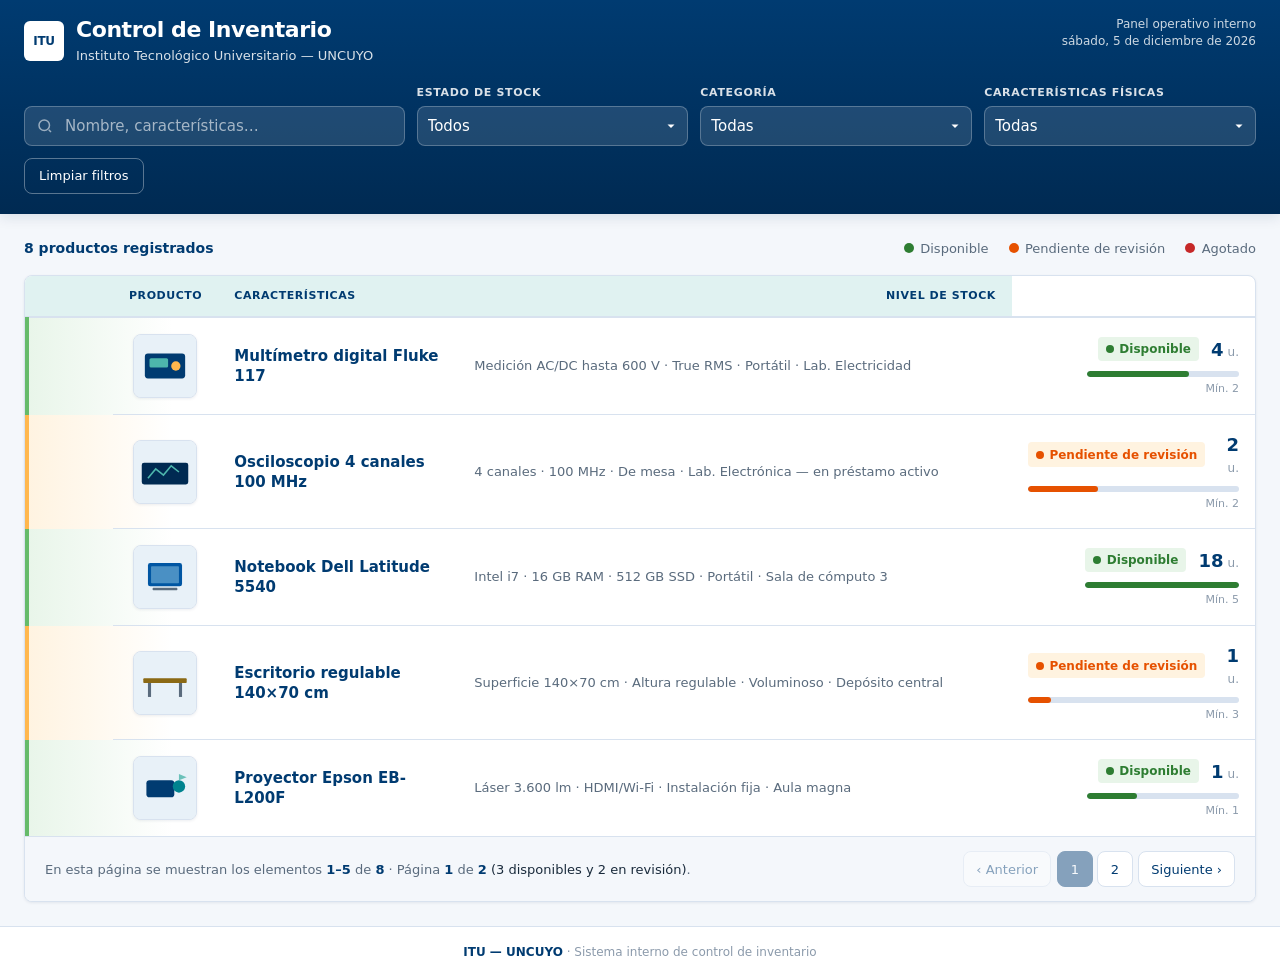
==== frontend/index.html @ 4c002fd8 "Creacion de la tabla general" ====
<!DOCTYPE html>
<html lang="es">
  <head>
    <meta charset="UTF-8" />
    <meta name="viewport" content="width=device-width, initial-scale=1.0" />
    <meta
      name="description"
      content="Panel de control de inventario interno — ITU UNCUYO"
    />
    <title>Control de Inventario | ITU UNCUYO</title>
    <link rel="stylesheet" href="css/variables.css" />
    <link rel="stylesheet" href="css/base.css" />
    <link rel="stylesheet" href="css/dashboard.css" />
  </head>
  <body>
    <div class="app-shell">
      <!-- Parte 1: Header + Tabla general -->
      <header class="panel-header" role="banner">
        <div class="panel-header__inner">
          <div class="panel-header__top">
            <div class="panel-header__brand">
              <div class="panel-header__logo" aria-hidden="true">ITU</div>
              <div class="panel-header__titles">
                <h1>Control de Inventario</h1>
                <p>Instituto Tecnológico Universitario — UNCUYO</p>
              </div>
            </div>
            <div class="panel-header__meta">
              <span>Panel operativo interno</span><br />
              <span id="header-fecha" aria-live="polite"></span>
            </div>
          </div>

          <div
            class="panel-header__controls"
            role="search"
            aria-label="Búsqueda y filtros de inventario"
          >
            <div class="search-field">
              <label class="sr-only" for="search-inventory"
                >Buscar en inventario</label
              >
              <svg
                class="search-field__icon"
                xmlns="http://www.w3.org/2000/svg"
                viewBox="0 0 24 24"
                fill="none"
                stroke="currentColor"
                stroke-width="2"
                aria-hidden="true"
              >
                <circle cx="11" cy="11" r="7" />
                <path d="M20 20l-3-3" />
              </svg>
              <input
                type="search"
                id="search-inventory"
                class="search-field__input"
                placeholder="Nombre, características…"
                autocomplete="off"
                enterkeyhint="search"
              />
            </div>

            <div class="filter-field">
              <label class="filter-field__label" for="filter-estado"
                >Estado de stock</label
              >
              <select id="filter-estado" class="filter-field__select">
                <option value="">Todos</option>
                <option value="disponible">Disponible</option>
                <option value="revision">Pendiente de revisión</option>
                <option value="agotado">Agotado</option>
              </select>
            </div>

            <div class="filter-field">
              <label class="filter-field__label" for="filter-categoria"
                >Categoría</label
              >
              <select id="filter-categoria" class="filter-field__select">
                <option value="">Todas</option>
                <option value="instrumentacion">Instrumentación</option>
                <option value="informatica">Informática</option>
                <option value="mobiliario">Mobiliario</option>
                <option value="audiovisual">Audiovisual</option>
                <option value="herramientas">Herramientas</option>
              </select>
            </div>

            <div class="filter-field">
              <label class="filter-field__label" for="filter-fisicas"
                >Características físicas</label
              >
              <select id="filter-fisicas" class="filter-field__select">
                <option value="">Todas</option>
                <option value="portatil">Portátil</option>
                <option value="mesa">De mesa</option>
                <option value="voluminoso">Voluminoso</option>
                <option value="fijo">Instalación fija</option>
                <option value="rack">Rack / gabinete</option>
              </select>
            </div>
          </div>

          <div class="panel-header__actions">
            <button
              type="button"
              class="btn btn--ghost"
              id="btn-clear-filters"
            >
              Limpiar filtros
            </button>
          </div>
        </div>
      </header>

      <main class="panel-main" id="main-content">
        <div class="panel-summary">
          <p class="panel-summary__count">
            <strong id="result-count">—</strong>
          </p>
          <ul class="stock-legend" aria-label="Leyenda de estados de stock">
            <li class="stock-legend__item stock-legend__item--disponible">
              <span class="stock-legend__dot" aria-hidden="true"></span>
              Disponible
            </li>
            <li class="stock-legend__item stock-legend__item--revision">
              <span class="stock-legend__dot" aria-hidden="true"></span>
              Pendiente de revisión
            </li>
            <li class="stock-legend__item stock-legend__item--agotado">
              <span class="stock-legend__dot" aria-hidden="true"></span>
              Agotado
            </li>
          </ul>
        </div>

        <section
          class="inventory-panel"
          aria-labelledby="tabla-inventario-titulo"
        >
          <h2 id="tabla-inventario-titulo" class="sr-only">
            Tabla general de inventario
          </h2>

          <div class="table-scroll">
            <table class="inventory-table">
              <thead>
                <tr>
                  <th scope="col" class="col-thumb">
                    <span class="sr-only">Imagen</span>
                  </th>
                  <th scope="col">Producto</th>
                  <th scope="col">Características</th>
                  <th scope="col" class="col-stock">Nivel de stock</th>
                </tr>
              </thead>
              <tbody id="inventory-tbody"></tbody>
            </table>
          </div>

          <div id="table-empty" class="table-empty" hidden>
            <p class="table-empty__title">Sin resultados</p>
            <p>
              No hay elementos que coincidan con la búsqueda o los filtros
              seleccionados.
            </p>
          </div>

          <footer
            class="table-footer"
            id="table-footer"
            aria-label="Pie de tabla de inventario"
          >
            <p
              class="table-footer__summary"
              id="page-summary"
              aria-live="polite"
            ></p>
            <nav
              class="table-pagination"
              id="table-pagination"
              aria-label="Paginación de la tabla"
            >
              <button
                type="button"
                class="pagination-btn pagination-btn--nav"
                id="btn-page-prev"
                aria-label="Página anterior"
                disabled
              >
                ‹ Anterior
              </button>
              <ol class="pagination-pages" id="pagination-pages"></ol>
              <button
                type="button"
                class="pagination-btn pagination-btn--nav"
                id="btn-page-next"
                aria-label="Página siguiente"
                disabled
              >
                Siguiente ›
              </button>
            </nav>
          </footer>
        </section>
      </main>

      <footer class="app-footer">
        <strong>ITU — UNCUYO</strong> · Sistema interno de control de inventario
      </footer>
    </div>

    <script>
      document.getElementById("header-fecha").textContent =
        new Intl.DateTimeFormat("es-AR", {
          weekday: "long",
          day: "numeric",
          month: "long",
          year: "numeric",
        }).format(new Date());
    </script>
    <script src="js/dashboard.js" defer></script>
  </body>
</html>
---- frontend/css/variables.css ----
/**
 * Paleta institucional ITU — UNCUYO
 * Basada en la identidad visual universitaria: azul institucional,
 * acentos tecnológicos y neutros de alto contraste para operaciones.
 */
:root {
  /* Primarios */
  --itu-azul-institucional: #003b71;
  --itu-azul-oscuro: #002a52;
  --itu-azul-medio: #0056a3;
  --itu-azul-claro: #4a90c4;

  /* Acento tecnológico (marca ITU) */
  --itu-teal: #00838f;
  --itu-teal-claro: #4db6ac;
  --itu-teal-suave: #e0f2f1;

  /* Neutros */
  --itu-blanco: #ffffff;
  --itu-fondo: #f4f7fb;
  --itu-superficie: #ffffff;
  --itu-borde: #d8e2ef;
  --itu-texto: #1a2b3c;
  --itu-texto-secundario: #5a6b7d;
  --itu-texto-suave: #8b9aab;

  /* Niveles de stock (operativo, sin valor monetario) */
  --stock-disponible: #2e7d32;
  --stock-disponible-bg: #e8f5e9;
  --stock-disponible-borde: #66bb6a;
  --stock-revision: #e65100;
  --stock-revision-bg: #fff3e0;
  --stock-revision-borde: #ffb74d;
  --stock-agotado: #c62828;
  --stock-agotado-bg: #ffebee;
  --stock-agotado-borde: #ef5350;

  /* Layout */
  --header-alto: 4.25rem;
  --panel-radio: 8px;
  --sombra-panel: 0 1px 3px rgba(0, 43, 82, 0.08);
  --sombra-elevada: 0 4px 12px rgba(0, 43, 82, 0.1);

  /* Tipografía */
  --fuente-sans: "Segoe UI", system-ui, -apple-system, BlinkMacSystemFont,
    "Helvetica Neue", Arial, sans-serif;
  --fuente-mono: "Cascadia Code", "Consolas", "Liberation Mono", monospace;
}
---- frontend/css/base.css ----
*,
*::before,
*::after {
  box-sizing: border-box;
}

html {
  font-size: 16px;
  -webkit-font-smoothing: antialiased;
}

body {
  margin: 0;
  min-height: 100vh;
  font-family: var(--fuente-sans);
  font-size: 0.9375rem;
  line-height: 1.5;
  color: var(--itu-texto);
  background: var(--itu-fondo);
}

h1,
h2,
h3,
p {
  margin: 0;
}

button,
input,
select {
  font: inherit;
  color: inherit;
}

button {
  cursor: pointer;
  border: none;
  background: none;
}

a {
  color: var(--itu-azul-medio);
}

:focus-visible {
  outline: 2px solid var(--itu-teal);
  outline-offset: 2px;
}

.sr-only {
  position: absolute;
  width: 1px;
  height: 1px;
  padding: 0;
  margin: -1px;
  overflow: hidden;
  clip: rect(0, 0, 0, 0);
  white-space: nowrap;
  border: 0;
}
---- frontend/css/dashboard.css ----
/* —— Shell —— */
.app-shell {
  display: flex;
  flex-direction: column;
  min-height: 100vh;
}

/* —— Header del panel —— */
.panel-header {
  position: sticky;
  top: 0;
  z-index: 100;
  background: linear-gradient(
    180deg,
    var(--itu-azul-institucional) 0%,
    var(--itu-azul-oscuro) 100%
  );
  color: var(--itu-blanco);
  box-shadow: var(--sombra-elevada);
}

.panel-header__inner {
  max-width: 1400px;
  margin: 0 auto;
  padding: 1rem 1.5rem 1.25rem;
}

.panel-header__top {
  display: flex;
  align-items: flex-start;
  justify-content: space-between;
  gap: 1rem;
  margin-bottom: 1.25rem;
}

.panel-header__brand {
  display: flex;
  align-items: center;
  gap: 0.75rem;
}

.panel-header__logo {
  flex-shrink: 0;
  width: 2.5rem;
  height: 2.5rem;
  border-radius: 6px;
  background: var(--itu-blanco);
  color: var(--itu-azul-institucional);
  font-weight: 700;
  font-size: 0.75rem;
  letter-spacing: -0.02em;
  display: flex;
  align-items: center;
  justify-content: center;
}

.panel-header__titles h1 {
  font-size: 1.375rem;
  font-weight: 600;
  letter-spacing: -0.02em;
  line-height: 1.25;
}

.panel-header__titles p {
  font-size: 0.8125rem;
  opacity: 0.85;
  margin-top: 0.15rem;
}

.panel-header__meta {
  text-align: right;
  font-size: 0.75rem;
  opacity: 0.8;
  line-height: 1.4;
}

/* —— Barra de búsqueda y filtros —— */
.panel-header__controls {
  display: grid;
  grid-template-columns: 1fr;
  gap: 0.75rem;
}

@media (min-width: 900px) {
  .panel-header__controls {
    grid-template-columns: minmax(220px, 1.4fr) repeat(3, minmax(140px, 1fr));
    align-items: end;
  }
}

.search-field {
  position: relative;
}

.search-field__icon {
  position: absolute;
  left: 0.75rem;
  top: 50%;
  transform: translateY(-50%);
  width: 1.125rem;
  height: 1.125rem;
  opacity: 0.55;
  pointer-events: none;
}

.search-field__input {
  width: 100%;
  height: 2.5rem;
  padding: 0 0.75rem 0 2.5rem;
  border: 1px solid rgba(255, 255, 255, 0.25);
  border-radius: var(--panel-radio);
  background: rgba(255, 255, 255, 0.12);
  color: var(--itu-blanco);
  transition: background 0.15s, border-color 0.15s;
}

.search-field__input::placeholder {
  color: rgba(255, 255, 255, 0.6);
}

.search-field__input:hover {
  background: rgba(255, 255, 255, 0.16);
}

.search-field__input:focus {
  outline: none;
  background: var(--itu-blanco);
  color: var(--itu-texto);
  border-color: var(--itu-teal-claro);
}

.search-field__input:focus::placeholder {
  color: var(--itu-texto-suave);
}

.filter-field {
  display: flex;
  flex-direction: column;
  gap: 0.25rem;
}

.filter-field__label {
  font-size: 0.6875rem;
  font-weight: 600;
  text-transform: uppercase;
  letter-spacing: 0.06em;
  opacity: 0.85;
}

.filter-field__select {
  height: 2.5rem;
  padding: 0 2rem 0 0.625rem;
  border: 1px solid rgba(255, 255, 255, 0.25);
  border-radius: var(--panel-radio);
  background: rgba(255, 255, 255, 0.12)
    url("data:image/svg+xml,%3Csvg xmlns='http://www.w3.org/2000/svg' width='12' height='12' viewBox='0 0 12 12'%3E%3Cpath fill='%23fff' d='M2.5 4.5 6 8l3.5-3.5'/%3E%3C/svg%3E")
    no-repeat right 0.625rem center;
  color: var(--itu-blanco);
  appearance: none;
  cursor: pointer;
}

.filter-field__select option {
  color: var(--itu-texto);
  background: var(--itu-blanco);
}

.filter-field__select:focus {
  outline: none;
  border-color: var(--itu-teal-claro);
  background-color: rgba(255, 255, 255, 0.2);
}

.panel-header__actions {
  display: flex;
  gap: 0.5rem;
  margin-top: 0.75rem;
  flex-wrap: wrap;
}

.btn {
  display: inline-flex;
  align-items: center;
  gap: 0.375rem;
  height: 2.25rem;
  padding: 0 0.875rem;
  font-size: 0.8125rem;
  font-weight: 500;
  border-radius: var(--panel-radio);
  transition: background 0.15s, color 0.15s;
}

.btn--ghost {
  color: var(--itu-blanco);
  border: 1px solid rgba(255, 255, 255, 0.35);
}

.btn--ghost:hover {
  background: rgba(255, 255, 255, 0.12);
}

.btn--accent {
  background: var(--itu-teal);
  color: var(--itu-blanco);
}

.btn--accent:hover {
  background: var(--itu-teal-claro);
  color: var(--itu-azul-oscuro);
}

/* —— Contenido principal —— */
.panel-main {
  flex: 1;
  max-width: 1400px;
  width: 100%;
  margin: 0 auto;
  padding: 1.5rem;
}

.panel-summary {
  display: flex;
  flex-wrap: wrap;
  align-items: center;
  justify-content: space-between;
  gap: 0.75rem;
  margin-bottom: 1rem;
}

.panel-summary__count {
  font-size: 0.875rem;
  color: var(--itu-texto-secundario);
}

.panel-summary__count strong {
  color: var(--itu-azul-institucional);
  font-weight: 600;
}

.stock-legend {
  display: flex;
  flex-wrap: wrap;
  gap: 0.75rem 1.25rem;
  margin: 0;
  padding: 0;
  list-style: none;
  font-size: 0.8125rem;
  color: var(--itu-texto-secundario);
}

.stock-legend__item {
  display: inline-flex;
  align-items: center;
  gap: 0.4rem;
}

.stock-legend__dot {
  width: 0.625rem;
  height: 0.625rem;
  border-radius: 50%;
}

.stock-legend__item--disponible .stock-legend__dot {
  background: var(--stock-disponible);
}

.stock-legend__item--revision .stock-legend__dot {
  background: var(--stock-revision);
}

.stock-legend__item--agotado .stock-legend__dot {
  background: var(--stock-agotado);
}

/* —— Tabla de inventario —— */
.inventory-panel {
  background: var(--itu-superficie);
  border: 1px solid var(--itu-borde);
  border-radius: var(--panel-radio);
  box-shadow: var(--sombra-panel);
  overflow: hidden;
}

.table-scroll {
  overflow-x: auto;
}

.inventory-table {
  width: 100%;
  border-collapse: collapse;
  font-size: 0.875rem;
}

.inventory-table thead {
  background: var(--itu-teal-suave);
  border-bottom: 2px solid var(--itu-borde);
}

.inventory-table th {
  padding: 0.75rem 1rem;
  text-align: left;
  font-size: 0.6875rem;
  font-weight: 600;
  text-transform: uppercase;
  letter-spacing: 0.05em;
  color: var(--itu-azul-institucional);
  white-space: nowrap;
}

.inventory-table th.col-thumb {
  width: 5.5rem;
  padding-left: 1.25rem;
}

.inventory-table th.col-stock {
  width: 11.5rem;
  text-align: right;
}

.inventory-table td {
  padding: 1rem;
  border-bottom: 1px solid var(--itu-borde);
  vertical-align: middle;
}

.inventory-table td.col-thumb {
  width: 5.5rem;
  padding-left: 1.25rem;
}

.inventory-table td.col-stock {
  text-align: right;
}

/* Indicador visual por fila según estado de stock */
.inventory-row {
  position: relative;
  transition: background 0.12s;
}

.inventory-row::before {
  content: "";
  position: absolute;
  left: 0;
  top: 0;
  bottom: 0;
  width: 4px;
}

.inventory-row--disponible::before {
  background: var(--stock-disponible-borde);
}

.inventory-row--revision::before {
  background: var(--stock-revision-borde);
}

.inventory-row--agotado::before {
  background: var(--stock-agotado-borde);
}

.inventory-row--disponible {
  background: linear-gradient(
    90deg,
    var(--stock-disponible-bg) 0%,
    transparent 12%
  );
}

.inventory-row--revision {
  background: linear-gradient(
    90deg,
    var(--stock-revision-bg) 0%,
    transparent 12%
  );
}

.inventory-row--agotado {
  background: linear-gradient(
    90deg,
    var(--stock-agotado-bg) 0%,
    transparent 12%
  );
}

.inventory-row:hover {
  filter: brightness(0.98);
}

.inventory-table tbody tr:last-child td {
  border-bottom: none;
}

/* Miniatura */
.product-thumb {
  margin: 0;
  width: 4rem;
  height: 4rem;
  border-radius: var(--panel-radio);
  overflow: hidden;
  border: 1px solid var(--itu-borde);
  background: var(--itu-fondo);
  box-shadow: var(--sombra-panel);
}

.product-thumb img {
  display: block;
  width: 100%;
  height: 100%;
  object-fit: cover;
}

/* Nombre del producto */
.product-name {
  display: block;
  font-size: 0.9375rem;
  font-weight: 600;
  color: var(--itu-azul-institucional);
  line-height: 1.35;
}

/* Resumen de características */
.product-resumen {
  margin: 0;
  font-size: 0.8125rem;
  line-height: 1.55;
  color: var(--itu-texto-secundario);
  max-width: 36rem;
}

.col-resumen {
  width: 45%;
}

/* Celda de stock */
.stock-cell {
  display: inline-flex;
  flex-direction: column;
  align-items: flex-end;
  gap: 0.5rem;
  min-width: 9.5rem;
}

.stock-cell__header {
  display: flex;
  align-items: center;
  justify-content: flex-end;
  gap: 0.75rem;
  width: 100%;
}

.stock-indicator {
  display: inline-flex;
  align-items: center;
  gap: 0.35rem;
  padding: 0.2rem 0.5rem;
  border-radius: 4px;
  font-size: 0.75rem;
  font-weight: 600;
  white-space: nowrap;
}

.stock-indicator__dot {
  width: 0.5rem;
  height: 0.5rem;
  border-radius: 50%;
  flex-shrink: 0;
}

.stock-cell--disponible .stock-indicator {
  background: var(--stock-disponible-bg);
  color: var(--stock-disponible);
}

.stock-cell--disponible .stock-indicator__dot {
  background: var(--stock-disponible);
}

.stock-cell--revision .stock-indicator {
  background: var(--stock-revision-bg);
  color: var(--stock-revision);
}

.stock-cell--revision .stock-indicator__dot {
  background: var(--stock-revision);
}

.stock-cell--agotado .stock-indicator {
  background: var(--stock-agotado-bg);
  color: var(--stock-agotado);
}

.stock-cell--agotado .stock-indicator__dot {
  background: var(--stock-agotado);
}

.stock-cell__qty {
  font-size: 0.8125rem;
  color: var(--itu-texto);
}

.stock-cell__qty strong {
  font-size: 1.125rem;
  font-weight: 700;
  color: var(--itu-azul-institucional);
}

.stock-cell__qty-unit {
  font-size: 0.75rem;
  color: var(--itu-texto-suave);
}

.stock-meter {
  width: 100%;
}

.stock-meter__track {
  height: 6px;
  border-radius: 3px;
  background: var(--itu-borde);
  overflow: hidden;
}

.stock-meter__fill {
  height: 100%;
  border-radius: 3px;
  transition: width 0.25s ease;
}

.stock-cell--disponible .stock-meter__fill {
  background: var(--stock-disponible);
}

.stock-cell--revision .stock-meter__fill {
  background: var(--stock-revision);
}

.stock-cell--agotado .stock-meter__fill {
  background: var(--stock-agotado);
}

.stock-meter__hint {
  display: block;
  margin-top: 0.25rem;
  font-size: 0.6875rem;
  color: var(--itu-texto-suave);
  text-align: right;
}

@media (max-width: 720px) {
  .inventory-table thead {
    display: none;
  }

  .inventory-table,
  .inventory-table tbody,
  .inventory-table tr,
  .inventory-table td {
    display: block;
    width: 100%;
  }

  .inventory-table tr {
    padding: 1rem 1rem 1rem 1.25rem;
    border-bottom: 1px solid var(--itu-borde);
  }

  .inventory-table td {
    padding: 0.35rem 0;
    border: none;
  }

  .inventory-table td.col-thumb {
    padding-bottom: 0.5rem;
  }

  .inventory-table td.col-stock {
    text-align: left;
    padding-top: 0.75rem;
  }

  .stock-cell {
    align-items: flex-start;
    min-width: 0;
  }

  .stock-cell__header {
    justify-content: flex-start;
  }

  .stock-meter__hint {
    text-align: left;
  }
}

/* —— Footer de tabla: resumen + paginación —— */
.table-footer {
  display: flex;
  flex-wrap: wrap;
  align-items: center;
  justify-content: space-between;
  gap: 1rem 1.5rem;
  padding: 0.875rem 1.25rem;
  background: var(--itu-fondo);
  border-top: 1px solid var(--itu-borde);
}

.table-footer[hidden] {
  display: none;
}

.table-footer__summary {
  margin: 0;
  flex: 1 1 16rem;
  font-size: 0.8125rem;
  line-height: 1.5;
  color: var(--itu-texto-secundario);
}

.table-footer__summary strong {
  color: var(--itu-azul-institucional);
  font-weight: 600;
}

.table-footer__summary .summary-states {
  color: var(--itu-texto);
}

.table-pagination {
  display: flex;
  align-items: center;
  gap: 0.35rem;
  flex-shrink: 0;
}

.pagination-pages {
  display: flex;
  align-items: center;
  gap: 0.25rem;
  margin: 0;
  padding: 0;
  list-style: none;
}

.pagination-btn {
  display: inline-flex;
  align-items: center;
  justify-content: center;
  min-width: 2.25rem;
  height: 2.25rem;
  padding: 0 0.5rem;
  font-size: 0.8125rem;
  font-weight: 500;
  color: var(--itu-azul-institucional);
  background: var(--itu-blanco);
  border: 1px solid var(--itu-borde);
  border-radius: var(--panel-radio);
  transition: background 0.15s, border-color 0.15s, color 0.15s;
}

.pagination-btn:hover:not(:disabled):not(.pagination-btn--active) {
  background: var(--itu-teal-suave);
  border-color: var(--itu-teal-claro);
}

.pagination-btn--active {
  background: var(--itu-azul-institucional);
  border-color: var(--itu-azul-institucional);
  color: var(--itu-blanco);
  cursor: default;
}

.pagination-btn:disabled {
  opacity: 0.45;
  cursor: not-allowed;
}

.pagination-btn--nav {
  padding: 0 0.75rem;
}

.pagination-ellipsis {
  display: inline-flex;
  align-items: center;
  justify-content: center;
  min-width: 1.5rem;
  height: 2.25rem;
  font-size: 0.8125rem;
  color: var(--itu-texto-suave);
  user-select: none;
}

@media (max-width: 640px) {
  .table-footer {
    flex-direction: column;
    align-items: stretch;
  }

  .table-pagination {
    justify-content: center;
    flex-wrap: wrap;
  }
}

/* Estado vacío */
.table-empty {
  padding: 3rem 1.5rem;
  text-align: center;
  color: var(--itu-texto-secundario);
}

.table-empty__title {
  font-size: 1rem;
  font-weight: 600;
  color: var(--itu-texto);
  margin-bottom: 0.35rem;
}

/* Footer institucional discreto */
.app-footer {
  padding: 1rem 1.5rem;
  text-align: center;
  font-size: 0.75rem;
  color: var(--itu-texto-suave);
  border-top: 1px solid var(--itu-borde);
  background: var(--itu-blanco);
}

.app-footer strong {
  color: var(--itu-azul-institucional);
  font-weight: 600;
}
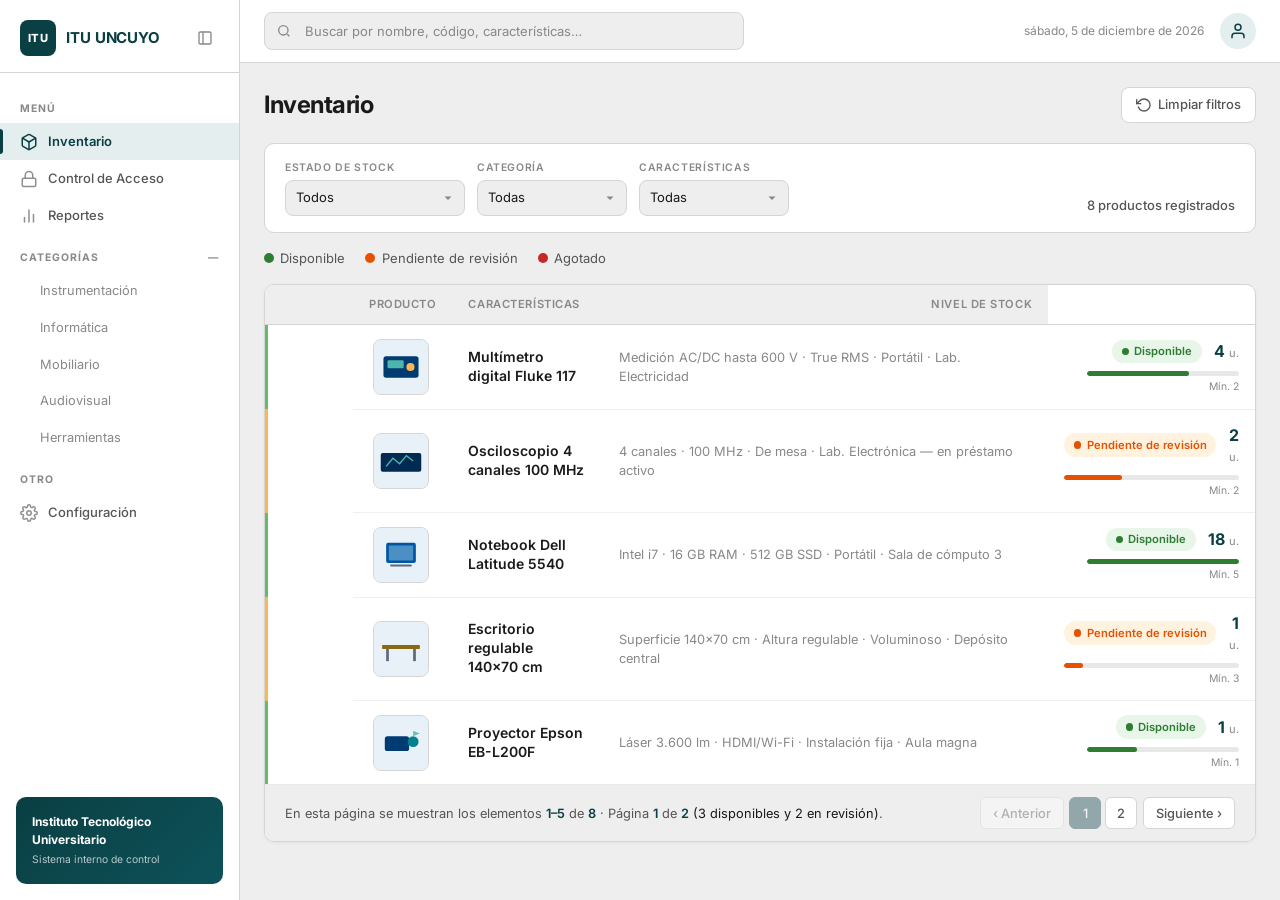
==== commit 00417f5d: "Cambio de diseño index" ====
--- a/frontend/index.html
+++ b/frontend/index.html
@@ -1,71 +1,174 @@
 <!DOCTYPE html>
 <html lang="es">
-  <head>
-    <meta charset="UTF-8" />
-    <meta name="viewport" content="width=device-width, initial-scale=1.0" />
-    <meta
-      name="description"
-      content="Panel de control de inventario interno — ITU UNCUYO"
-    />
-    <title>Control de Inventario | ITU UNCUYO</title>
-    <link rel="stylesheet" href="css/variables.css" />
-    <link rel="stylesheet" href="css/base.css" />
-    <link rel="stylesheet" href="css/dashboard.css" />
-  </head>
-  <body>
-    <div class="app-shell">
-      <!-- Parte 1: Header + Tabla general -->
-      <header class="panel-header" role="banner">
-        <div class="panel-header__inner">
-          <div class="panel-header__top">
-            <div class="panel-header__brand">
-              <div class="panel-header__logo" aria-hidden="true">ITU</div>
-              <div class="panel-header__titles">
-                <h1>Control de Inventario</h1>
-                <p>Instituto Tecnológico Universitario — UNCUYO</p>
-              </div>
-            </div>
-            <div class="panel-header__meta">
-              <span>Panel operativo interno</span><br />
-              <span id="header-fecha" aria-live="polite"></span>
-            </div>
-          </div>
-
-          <div
-            class="panel-header__controls"
-            role="search"
-            aria-label="Búsqueda y filtros de inventario"
-          >
-            <div class="search-field">
-              <label class="sr-only" for="search-inventory"
-                >Buscar en inventario</label
-              >
-              <svg
-                class="search-field__icon"
-                xmlns="http://www.w3.org/2000/svg"
-                viewBox="0 0 24 24"
-                fill="none"
-                stroke="currentColor"
-                stroke-width="2"
-                aria-hidden="true"
-              >
-                <circle cx="11" cy="11" r="7" />
-                <path d="M20 20l-3-3" />
-              </svg>
-              <input
-                type="search"
-                id="search-inventory"
-                class="search-field__input"
-                placeholder="Nombre, características…"
-                autocomplete="off"
-                enterkeyhint="search"
-              />
-            </div>
-
+
+<head>
+  <meta charset="UTF-8" />
+  <meta name="viewport" content="width=device-width, initial-scale=1.0" />
+  <meta name="description" content="Panel de control de inventario interno — ITU UNCUYO" />
+  <title>Control de Inventario | ITU UNCUYO</title>
+  <link rel="stylesheet" href="css/variables.css" />
+  <link rel="stylesheet" href="css/base.css" />
+  <link rel="stylesheet" href="css/dashboard.css" />
+  <link rel="preconnect" href="https://fonts.googleapis.com" />
+  <link rel="preconnect" href="https://fonts.gstatic.com" crossorigin />
+  <link href="https://fonts.googleapis.com/css2?family=Inter:wght@300;400;500;600;700;800&display=swap"
+    rel="stylesheet" />
+</head>
+
+<body>
+  <div class="app-layout">
+    <!-- ====== SIDEBAR ====== -->
+    <aside class="sidebar" id="sidebar">
+      <!-- Brand -->
+      <div class="sidebar__brand">
+        <div class="sidebar__logo" aria-hidden="true">ITU</div>
+        <span class="sidebar__brand-name">ITU UNCUYO</span>
+        <button class="sidebar__collapse-btn" id="sidebar-collapse-btn" aria-label="Colapsar menú">
+          <svg xmlns="http://www.w3.org/2000/svg" viewBox="0 0 24 24" fill="none" stroke="currentColor"
+            stroke-width="2" stroke-linecap="round" stroke-linejoin="round">
+            <rect x="3" y="3" width="18" height="18" rx="2" ry="2" />
+            <line x1="9" y1="3" x2="9" y2="21" />
+          </svg>
+        </button>
+      </div>
+
+      <!-- Menu -->
+      <nav class="sidebar__nav">
+        <p class="sidebar__section-title">MENÚ</p>
+        <ul class="sidebar__menu">
+          <li>
+            <a href="index.html" class="sidebar__link sidebar__link--active" id="nav-inventario">
+              <svg xmlns="http://www.w3.org/2000/svg" viewBox="0 0 24 24" fill="none" stroke="currentColor"
+                stroke-width="2" stroke-linecap="round" stroke-linejoin="round">
+                <path d="M21 16V8a2 2 0 0 0-1-1.73l-7-4a2 2 0 0 0-2 0l-7 4A2 2 0 0 0 3 8v8a2 2 0 0 0 1 1.73l7 4a2 2 0 0 0 2 0l7-4A2 2 0 0 0 21 16z" />
+                <polyline points="3.27 6.96 12 12.01 20.73 6.96" />
+                <line x1="12" y1="22.08" x2="12" y2="12" />
+              </svg>
+              Inventario
+            </a>
+          </li>
+          <li>
+            <a href="#" class="sidebar__link" id="nav-control">
+              <svg xmlns="http://www.w3.org/2000/svg" viewBox="0 0 24 24" fill="none" stroke="currentColor"
+                stroke-width="2" stroke-linecap="round" stroke-linejoin="round">
+                <rect x="3" y="11" width="18" height="11" rx="2" ry="2" />
+                <path d="M7 11V7a5 5 0 0 1 10 0v4" />
+              </svg>
+              Control de Acceso
+            </a>
+          </li>
+          <li>
+            <a href="#" class="sidebar__link" id="nav-reportes">
+              <svg xmlns="http://www.w3.org/2000/svg" viewBox="0 0 24 24" fill="none" stroke="currentColor"
+                stroke-width="2" stroke-linecap="round" stroke-linejoin="round">
+                <line x1="18" y1="20" x2="18" y2="10" />
+                <line x1="12" y1="20" x2="12" y2="4" />
+                <line x1="6" y1="20" x2="6" y2="14" />
+              </svg>
+              Reportes
+            </a>
+          </li>
+        </ul>
+
+        <!-- Categories -->
+        <p class="sidebar__section-title">
+          CATEGORÍAS
+          <span class="sidebar__section-badge">—</span>
+        </p>
+        <ul class="sidebar__menu sidebar__menu--categories" id="sidebar-categories">
+          <li><a href="#" class="sidebar__link sidebar__link--sub" data-cat="instrumentacion">Instrumentación</a></li>
+          <li><a href="#" class="sidebar__link sidebar__link--sub" data-cat="informatica">Informática</a></li>
+          <li><a href="#" class="sidebar__link sidebar__link--sub" data-cat="mobiliario">Mobiliario</a></li>
+          <li><a href="#" class="sidebar__link sidebar__link--sub" data-cat="audiovisual">Audiovisual</a></li>
+          <li><a href="#" class="sidebar__link sidebar__link--sub" data-cat="herramientas">Herramientas</a></li>
+        </ul>
+
+        <!-- Other -->
+        <p class="sidebar__section-title">OTRO</p>
+        <ul class="sidebar__menu">
+          <li>
+            <a href="#" class="sidebar__link" id="nav-config">
+              <svg xmlns="http://www.w3.org/2000/svg" viewBox="0 0 24 24" fill="none" stroke="currentColor"
+                stroke-width="2" stroke-linecap="round" stroke-linejoin="round">
+                <circle cx="12" cy="12" r="3" />
+                <path d="M19.4 15a1.65 1.65 0 0 0 .33 1.82l.06.06a2 2 0 0 1 0 2.83 2 2 0 0 1-2.83 0l-.06-.06a1.65 1.65 0 0 0-1.82-.33 1.65 1.65 0 0 0-1 1.51V21a2 2 0 0 1-2 2 2 2 0 0 1-2-2v-.09A1.65 1.65 0 0 0 9 19.4a1.65 1.65 0 0 0-1.82.33l-.06.06a2 2 0 0 1-2.83 0 2 2 0 0 1 0-2.83l.06-.06A1.65 1.65 0 0 0 4.68 15a1.65 1.65 0 0 0-1.51-1H3a2 2 0 0 1-2-2 2 2 0 0 1 2-2h.09A1.65 1.65 0 0 0 4.6 9a1.65 1.65 0 0 0-.33-1.82l-.06-.06a2 2 0 0 1 0-2.83 2 2 0 0 1 2.83 0l.06.06A1.65 1.65 0 0 0 9 4.68a1.65 1.65 0 0 0 1-1.51V3a2 2 0 0 1 2-2 2 2 0 0 1 2 2v.09a1.65 1.65 0 0 0 1 1.51 1.65 1.65 0 0 0 1.82-.33l.06-.06a2 2 0 0 1 2.83 0 2 2 0 0 1 0 2.83l-.06.06a1.65 1.65 0 0 0-.33 1.82V9a1.65 1.65 0 0 0 1.51 1H21a2 2 0 0 1 2 2 2 2 0 0 1-2 2h-.09a1.65 1.65 0 0 0-1.51 1z" />
+              </svg>
+              Configuración
+            </a>
+          </li>
+        </ul>
+      </nav>
+
+      <!-- Footer card -->
+      <div class="sidebar__footer-card">
+        <p class="sidebar__footer-card-title">Instituto Tecnológico Universitario</p>
+        <p class="sidebar__footer-card-text">Sistema interno de control</p>
+      </div>
+    </aside>
+
+    <!-- ====== MAIN AREA ====== -->
+    <div class="main-area">
+      <!-- ====== TOP BAR ====== -->
+      <header class="topbar" role="banner">
+        <!-- Mobile menu toggle -->
+        <button class="topbar__menu-btn" id="mobile-menu-btn" aria-label="Abrir menú">
+          <svg xmlns="http://www.w3.org/2000/svg" viewBox="0 0 24 24" fill="none" stroke="currentColor" stroke-width="2"
+            stroke-linecap="round" stroke-linejoin="round">
+            <line x1="3" y1="12" x2="21" y2="12" />
+            <line x1="3" y1="6" x2="21" y2="6" />
+            <line x1="3" y1="18" x2="21" y2="18" />
+          </svg>
+        </button>
+
+        <!-- Search -->
+        <div class="topbar__search">
+          <svg class="topbar__search-icon" xmlns="http://www.w3.org/2000/svg" viewBox="0 0 24 24" fill="none"
+            stroke="currentColor" stroke-width="2" aria-hidden="true">
+            <circle cx="11" cy="11" r="7" />
+            <path d="M20 20l-3-3" />
+          </svg>
+          <input type="search" id="search-inventory" class="topbar__search-input"
+            placeholder="Buscar por nombre, código, características…" autocomplete="off" enterkeyhint="search" />
+          <label class="sr-only" for="search-inventory">Buscar en inventario</label>
+        </div>
+
+        <!-- Right icons -->
+        <div class="topbar__right">
+          <span class="topbar__date" id="header-fecha"></span>
+          <div class="topbar__avatar" aria-label="Usuario">
+            <svg xmlns="http://www.w3.org/2000/svg" viewBox="0 0 24 24" fill="none" stroke="currentColor"
+              stroke-width="2" stroke-linecap="round" stroke-linejoin="round">
+              <path d="M20 21v-2a4 4 0 0 0-4-4H8a4 4 0 0 0-4 4v2" />
+              <circle cx="12" cy="7" r="4" />
+            </svg>
+          </div>
+        </div>
+      </header>
+
+      <!-- ====== PAGE CONTENT ====== -->
+      <main class="page-content" id="main-content">
+        <!-- Page header -->
+        <div class="page-header">
+          <div class="page-header__left">
+            <h1 class="page-header__title">Inventario</h1>
+          </div>
+          <div class="page-header__actions">
+            <button type="button" class="btn btn--ghost" id="btn-clear-filters">
+              <svg xmlns="http://www.w3.org/2000/svg" viewBox="0 0 24 24" fill="none" stroke="currentColor"
+                stroke-width="2" stroke-linecap="round" stroke-linejoin="round">
+                <polyline points="1 4 1 10 7 10" />
+                <path d="M3.51 15a9 9 0 1 0 2.13-9.36L1 10" />
+              </svg>
+              Limpiar filtros
+            </button>
+          </div>
+        </div>
+
+        <!-- Filters bar -->
+        <div class="filters-bar">
+          <div class="filters-bar__tabs">
             <div class="filter-field">
-              <label class="filter-field__label" for="filter-estado"
-                >Estado de stock</label
-              >
+              <label class="filter-field__label" for="filter-estado">Estado de stock</label>
               <select id="filter-estado" class="filter-field__select">
                 <option value="">Todos</option>
                 <option value="disponible">Disponible</option>
@@ -73,11 +176,8 @@
                 <option value="agotado">Agotado</option>
               </select>
             </div>
-
             <div class="filter-field">
-              <label class="filter-field__label" for="filter-categoria"
-                >Categoría</label
-              >
+              <label class="filter-field__label" for="filter-categoria">Categoría</label>
               <select id="filter-categoria" class="filter-field__select">
                 <option value="">Todas</option>
                 <option value="instrumentacion">Instrumentación</option>
@@ -87,11 +187,8 @@
                 <option value="herramientas">Herramientas</option>
               </select>
             </div>
-
             <div class="filter-field">
-              <label class="filter-field__label" for="filter-fisicas"
-                >Características físicas</label
-              >
+              <label class="filter-field__label" for="filter-fisicas">Características</label>
               <select id="filter-fisicas" class="filter-field__select">
                 <option value="">Todas</option>
                 <option value="portatil">Portátil</option>
@@ -102,24 +199,13 @@
               </select>
             </div>
           </div>
-
-          <div class="panel-header__actions">
-            <button
-              type="button"
-              class="btn btn--ghost"
-              id="btn-clear-filters"
-            >
-              Limpiar filtros
-            </button>
-          </div>
-        </div>
-      </header>
-
-      <main class="panel-main" id="main-content">
+          <div class="filters-bar__info">
+            <p class="filters-bar__count" id="result-count">—</p>
+          </div>
+        </div>
+
+        <!-- Stock legend -->
         <div class="panel-summary">
-          <p class="panel-summary__count">
-            <strong id="result-count">—</strong>
-          </p>
           <ul class="stock-legend" aria-label="Leyenda de estados de stock">
             <li class="stock-legend__item stock-legend__item--disponible">
               <span class="stock-legend__dot" aria-hidden="true"></span>
@@ -136,13 +222,9 @@
           </ul>
         </div>
 
-        <section
-          class="inventory-panel"
-          aria-labelledby="tabla-inventario-titulo"
-        >
-          <h2 id="tabla-inventario-titulo" class="sr-only">
-            Tabla general de inventario
-          </h2>
+        <!-- Inventory table -->
+        <section class="inventory-panel" aria-labelledby="tabla-inventario-titulo">
+          <h2 id="tabla-inventario-titulo" class="sr-only">Tabla general de inventario</h2>
 
           <div class="table-scroll">
             <table class="inventory-table">
@@ -162,65 +244,71 @@
 
           <div id="table-empty" class="table-empty" hidden>
             <p class="table-empty__title">Sin resultados</p>
-            <p>
-              No hay elementos que coincidan con la búsqueda o los filtros
-              seleccionados.
-            </p>
-          </div>
-
-          <footer
-            class="table-footer"
-            id="table-footer"
-            aria-label="Pie de tabla de inventario"
-          >
-            <p
-              class="table-footer__summary"
-              id="page-summary"
-              aria-live="polite"
-            ></p>
-            <nav
-              class="table-pagination"
-              id="table-pagination"
-              aria-label="Paginación de la tabla"
-            >
-              <button
-                type="button"
-                class="pagination-btn pagination-btn--nav"
-                id="btn-page-prev"
-                aria-label="Página anterior"
-                disabled
-              >
+            <p>No hay elementos que coincidan con la búsqueda o los filtros seleccionados.</p>
+          </div>
+
+          <footer class="table-footer" id="table-footer" aria-label="Pie de tabla de inventario">
+            <p class="table-footer__summary" id="page-summary" aria-live="polite"></p>
+            <nav class="table-pagination" id="table-pagination" aria-label="Paginación de la tabla">
+              <button type="button" class="pagination-btn pagination-btn--nav" id="btn-page-prev"
+                aria-label="Página anterior" disabled>
                 ‹ Anterior
               </button>
               <ol class="pagination-pages" id="pagination-pages"></ol>
-              <button
-                type="button"
-                class="pagination-btn pagination-btn--nav"
-                id="btn-page-next"
-                aria-label="Página siguiente"
-                disabled
-              >
+              <button type="button" class="pagination-btn pagination-btn--nav" id="btn-page-next"
+                aria-label="Página siguiente" disabled>
                 Siguiente ›
               </button>
             </nav>
           </footer>
         </section>
       </main>
-
-      <footer class="app-footer">
-        <strong>ITU — UNCUYO</strong> · Sistema interno de control de inventario
-      </footer>
     </div>
-
-    <script>
-      document.getElementById("header-fecha").textContent =
-        new Intl.DateTimeFormat("es-AR", {
-          weekday: "long",
-          day: "numeric",
-          month: "long",
-          year: "numeric",
-        }).format(new Date());
-    </script>
-    <script src="js/dashboard.js" defer></script>
-  </body>
+  </div>
+
+  <!-- Mobile sidebar overlay -->
+  <div class="sidebar-overlay" id="sidebar-overlay"></div>
+
+  <script>
+    document.getElementById("header-fecha").textContent =
+      new Intl.DateTimeFormat("es-AR", {
+        weekday: "long",
+        day: "numeric",
+        month: "long",
+        year: "numeric",
+      }).format(new Date());
+
+    // Mobile sidebar toggle
+    const mobileMenuBtn = document.getElementById("mobile-menu-btn");
+    const sidebar = document.getElementById("sidebar");
+    const overlay = document.getElementById("sidebar-overlay");
+
+    function toggleSidebar() {
+      sidebar.classList.toggle("sidebar--open");
+      overlay.classList.toggle("sidebar-overlay--visible");
+    }
+
+    mobileMenuBtn.addEventListener("click", toggleSidebar);
+    overlay.addEventListener("click", toggleSidebar);
+
+    // Sidebar category filter shortcuts
+    document.querySelectorAll("[data-cat]").forEach((link) => {
+      link.addEventListener("click", (e) => {
+        e.preventDefault();
+        const cat = link.dataset.cat;
+        const filterCat = document.getElementById("filter-categoria");
+        if (filterCat) {
+          filterCat.value = cat;
+          filterCat.dispatchEvent(new Event("change"));
+        }
+        // Close mobile sidebar
+        if (sidebar.classList.contains("sidebar--open")) {
+          toggleSidebar();
+        }
+      });
+    });
+  </script>
+  <script src="js/dashboard.js" defer></script>
+</body>
+
 </html>
--- a/frontend/css/variables.css
+++ b/frontend/css/variables.css
@@ -1,28 +1,27 @@
 /**
  * Paleta institucional ITU — UNCUYO
- * Basada en la identidad visual universitaria: azul institucional,
- * acentos tecnológicos y neutros de alto contraste para operaciones.
+ * Basada en tres colores: #0a3f43 (principal), #ffffff, #eeeeee.
  */
 :root {
-  /* Primarios */
-  --itu-azul-institucional: #003b71;
-  --itu-azul-oscuro: #002a52;
-  --itu-azul-medio: #0056a3;
-  --itu-azul-claro: #4a90c4;
+  /* Primarios — derivados de #0a3f43 */
+  --itu-azul-institucional: #0a3f43;
+  --itu-azul-oscuro: #072e31;
+  --itu-azul-medio: #0d5259;
+  --itu-azul-claro: #1a7a82;
 
-  /* Acento tecnológico (marca ITU) */
-  --itu-teal: #00838f;
-  --itu-teal-claro: #4db6ac;
-  --itu-teal-suave: #e0f2f1;
+  /* Acento (variantes más claras del principal) */
+  --itu-teal: #0a3f43;
+  --itu-teal-claro: #1a7a82;
+  --itu-teal-suave: #e4eeef;
 
   /* Neutros */
   --itu-blanco: #ffffff;
-  --itu-fondo: #f4f7fb;
+  --itu-fondo: #eeeeee;
   --itu-superficie: #ffffff;
-  --itu-borde: #d8e2ef;
-  --itu-texto: #1a2b3c;
-  --itu-texto-secundario: #5a6b7d;
-  --itu-texto-suave: #8b9aab;
+  --itu-borde: #d5d5d5;
+  --itu-texto: #1a1a1a;
+  --itu-texto-secundario: #555555;
+  --itu-texto-suave: #888888;
 
   /* Niveles de stock (operativo, sin valor monetario) */
   --stock-disponible: #2e7d32;
@@ -38,8 +37,8 @@
   /* Layout */
   --header-alto: 4.25rem;
   --panel-radio: 8px;
-  --sombra-panel: 0 1px 3px rgba(0, 43, 82, 0.08);
-  --sombra-elevada: 0 4px 12px rgba(0, 43, 82, 0.1);
+  --sombra-panel: 0 1px 3px rgba(10, 63, 67, 0.08);
+  --sombra-elevada: 0 4px 12px rgba(10, 63, 67, 0.12);
 
   /* Tipografía */
   --fuente-sans: "Segoe UI", system-ui, -apple-system, BlinkMacSystemFont,
--- a/frontend/css/dashboard.css
+++ b/frontend/css/dashboard.css
@@ -1,240 +1,469 @@
-/* —— Shell —— */
-.app-shell {
+/* ================================================================
+   DASHBOARD — Sidebar + Topbar + Table  |  ITU UNCUYO
+   ================================================================ */
+
+* {
+  font-family: "Inter", var(--fuente-sans);
+}
+
+/* ==================== APP LAYOUT ==================== */
+.app-layout {
+  display: flex;
+  min-height: 100vh;
+  background: var(--itu-fondo, #eeeeee);
+}
+
+/* ==================== SIDEBAR ==================== */
+.sidebar {
+  position: fixed;
+  top: 0;
+  left: 0;
+  bottom: 0;
+  width: 240px;
+  background: #ffffff;
+  border-right: 1px solid var(--itu-borde, #d5d5d5);
+  display: flex;
+  flex-direction: column;
+  z-index: 200;
+  overflow-y: auto;
+  transition: transform 0.3s cubic-bezier(0.4, 0, 0.2, 1);
+}
+
+/* Brand */
+.sidebar__brand {
+  display: flex;
+  align-items: center;
+  gap: 0.65rem;
+  padding: 1.25rem 1.25rem 1rem;
+  border-bottom: 1px solid var(--itu-borde, #d5d5d5);
+}
+
+.sidebar__logo {
+  width: 36px;
+  height: 36px;
+  border-radius: 8px;
+  background: var(--itu-azul-institucional, #0a3f43);
+  color: #ffffff;
+  font-size: 0.7rem;
+  font-weight: 800;
+  letter-spacing: 0.03em;
+  display: flex;
+  align-items: center;
+  justify-content: center;
+  flex-shrink: 0;
+}
+
+.sidebar__brand-name {
+  font-size: 0.9375rem;
+  font-weight: 700;
+  color: var(--itu-azul-institucional, #0a3f43);
+  letter-spacing: -0.01em;
+}
+
+.sidebar__collapse-btn {
+  margin-left: auto;
+  width: 28px;
+  height: 28px;
+  display: flex;
+  align-items: center;
+  justify-content: center;
+  border-radius: 6px;
+  color: var(--itu-texto-suave, #888);
+  background: none;
+  border: none;
+  cursor: pointer;
+  transition: background 0.15s, color 0.15s;
+}
+
+.sidebar__collapse-btn:hover {
+  background: var(--itu-teal-suave, #e4eeef);
+  color: var(--itu-azul-institucional, #0a3f43);
+}
+
+.sidebar__collapse-btn svg {
+  width: 16px;
+  height: 16px;
+}
+
+/* Navigation */
+.sidebar__nav {
+  flex: 1;
+  padding: 0.75rem 0;
+  overflow-y: auto;
+}
+
+.sidebar__section-title {
+  font-size: 0.65rem;
+  font-weight: 700;
+  text-transform: uppercase;
+  letter-spacing: 0.1em;
+  color: var(--itu-texto-suave, #888);
+  padding: 1rem 1.25rem 0.4rem;
+  display: flex;
+  align-items: center;
+  justify-content: space-between;
+}
+
+.sidebar__section-badge {
+  font-size: 0.65rem;
+  color: var(--itu-texto-suave, #888);
+}
+
+.sidebar__menu {
+  list-style: none;
+  margin: 0;
+  padding: 0;
+}
+
+.sidebar__link {
+  display: flex;
+  align-items: center;
+  gap: 0.6rem;
+  padding: 0.55rem 1.25rem;
+  font-size: 0.8125rem;
+  font-weight: 500;
+  color: var(--itu-texto-secundario, #555);
+  text-decoration: none;
+  border-radius: 0;
+  transition: background 0.15s, color 0.15s;
+  position: relative;
+}
+
+.sidebar__link svg {
+  width: 18px;
+  height: 18px;
+  flex-shrink: 0;
+  opacity: 0.65;
+}
+
+.sidebar__link:hover {
+  background: var(--itu-teal-suave, #e4eeef);
+  color: var(--itu-azul-institucional, #0a3f43);
+}
+
+.sidebar__link:hover svg {
+  opacity: 1;
+}
+
+.sidebar__link--active {
+  background: var(--itu-teal-suave, #e4eeef);
+  color: var(--itu-azul-institucional, #0a3f43);
+  font-weight: 600;
+}
+
+.sidebar__link--active svg {
+  opacity: 1;
+}
+
+.sidebar__link--active::before {
+  content: "";
+  position: absolute;
+  left: 0;
+  top: 6px;
+  bottom: 6px;
+  width: 3px;
+  border-radius: 0 3px 3px 0;
+  background: var(--itu-azul-institucional, #0a3f43);
+}
+
+/* Sub-links (categories) */
+.sidebar__link--sub {
+  padding-left: 2.5rem;
+  font-size: 0.8rem;
+  font-weight: 400;
+  color: var(--itu-texto-suave, #888);
+}
+
+.sidebar__link--sub:hover {
+  color: var(--itu-azul-institucional, #0a3f43);
+  background: rgba(10, 63, 67, 0.04);
+}
+
+/* Footer card */
+.sidebar__footer-card {
+  margin: auto 1rem 1rem;
+  padding: 1rem;
+  background: linear-gradient(
+    135deg,
+    var(--itu-azul-institucional, #0a3f43),
+    var(--itu-azul-medio, #0d5259)
+  );
+  border-radius: 10px;
+  color: #ffffff;
+}
+
+.sidebar__footer-card-title {
+  font-size: 0.75rem;
+  font-weight: 700;
+  margin-bottom: 0.2rem;
+}
+
+.sidebar__footer-card-text {
+  font-size: 0.65rem;
+  opacity: 0.7;
+}
+
+/* ==================== MAIN AREA ==================== */
+.main-area {
+  flex: 1;
+  margin-left: 240px;
   display: flex;
   flex-direction: column;
   min-height: 100vh;
 }
 
-/* —— Header del panel —— */
-.panel-header {
+/* ==================== TOP BAR ==================== */
+.topbar {
   position: sticky;
   top: 0;
   z-index: 100;
-  background: linear-gradient(
-    180deg,
-    var(--itu-azul-institucional) 0%,
-    var(--itu-azul-oscuro) 100%
-  );
-  color: var(--itu-blanco);
-  box-shadow: var(--sombra-elevada);
-}
-
-.panel-header__inner {
-  max-width: 1400px;
-  margin: 0 auto;
-  padding: 1rem 1.5rem 1.25rem;
-}
-
-.panel-header__top {
-  display: flex;
-  align-items: flex-start;
-  justify-content: space-between;
+  display: flex;
+  align-items: center;
   gap: 1rem;
-  margin-bottom: 1.25rem;
-}
-
-.panel-header__brand {
-  display: flex;
-  align-items: center;
-  gap: 0.75rem;
-}
-
-.panel-header__logo {
-  flex-shrink: 0;
-  width: 2.5rem;
-  height: 2.5rem;
-  border-radius: 6px;
-  background: var(--itu-blanco);
-  color: var(--itu-azul-institucional);
-  font-weight: 700;
-  font-size: 0.75rem;
-  letter-spacing: -0.02em;
-  display: flex;
+  padding: 0.75rem 1.5rem;
+  background: #ffffff;
+  border-bottom: 1px solid var(--itu-borde, #d5d5d5);
+  min-height: 60px;
+}
+
+.topbar__menu-btn {
+  display: none;
+  width: 36px;
+  height: 36px;
   align-items: center;
   justify-content: center;
-}
-
-.panel-header__titles h1 {
-  font-size: 1.375rem;
-  font-weight: 600;
-  letter-spacing: -0.02em;
-  line-height: 1.25;
-}
-
-.panel-header__titles p {
-  font-size: 0.8125rem;
-  opacity: 0.85;
-  margin-top: 0.15rem;
-}
-
-.panel-header__meta {
-  text-align: right;
-  font-size: 0.75rem;
-  opacity: 0.8;
-  line-height: 1.4;
-}
-
-/* —— Barra de búsqueda y filtros —— */
-.panel-header__controls {
-  display: grid;
-  grid-template-columns: 1fr;
-  gap: 0.75rem;
-}
-
-@media (min-width: 900px) {
-  .panel-header__controls {
-    grid-template-columns: minmax(220px, 1.4fr) repeat(3, minmax(140px, 1fr));
-    align-items: end;
-  }
-}
-
-.search-field {
+  border-radius: 8px;
+  background: none;
+  border: none;
+  cursor: pointer;
+  color: var(--itu-texto, #1a1a1a);
+}
+
+.topbar__menu-btn svg {
+  width: 22px;
+  height: 22px;
+}
+
+/* Search */
+.topbar__search {
+  flex: 1;
+  max-width: 480px;
   position: relative;
 }
 
-.search-field__icon {
+.topbar__search-icon {
   position: absolute;
   left: 0.75rem;
   top: 50%;
   transform: translateY(-50%);
-  width: 1.125rem;
-  height: 1.125rem;
-  opacity: 0.55;
+  width: 16px;
+  height: 16px;
+  color: var(--itu-texto-suave, #888);
   pointer-events: none;
 }
 
-.search-field__input {
+.topbar__search-input {
   width: 100%;
-  height: 2.5rem;
+  height: 38px;
   padding: 0 0.75rem 0 2.5rem;
-  border: 1px solid rgba(255, 255, 255, 0.25);
-  border-radius: var(--panel-radio);
-  background: rgba(255, 255, 255, 0.12);
-  color: var(--itu-blanco);
-  transition: background 0.15s, border-color 0.15s;
-}
-
-.search-field__input::placeholder {
-  color: rgba(255, 255, 255, 0.6);
-}
-
-.search-field__input:hover {
-  background: rgba(255, 255, 255, 0.16);
-}
-
-.search-field__input:focus {
+  border: 1px solid var(--itu-borde, #d5d5d5);
+  border-radius: 8px;
+  background: var(--itu-fondo, #eeeeee);
+  font-size: 0.8125rem;
+  color: var(--itu-texto, #1a1a1a);
+  transition: border-color 0.2s, background 0.2s;
+}
+
+.topbar__search-input::placeholder {
+  color: var(--itu-texto-suave, #888);
+}
+
+.topbar__search-input:focus {
   outline: none;
-  background: var(--itu-blanco);
-  color: var(--itu-texto);
-  border-color: var(--itu-teal-claro);
-}
-
-.search-field__input:focus::placeholder {
-  color: var(--itu-texto-suave);
+  border-color: var(--itu-teal-claro, #1a7a82);
+  background: #ffffff;
+  box-shadow: 0 0 0 3px rgba(10, 63, 67, 0.08);
+}
+
+/* Right side */
+.topbar__right {
+  display: flex;
+  align-items: center;
+  gap: 1rem;
+  margin-left: auto;
+}
+
+.topbar__date {
+  font-size: 0.75rem;
+  color: var(--itu-texto-suave, #888);
+  white-space: nowrap;
+}
+
+.topbar__avatar {
+  width: 36px;
+  height: 36px;
+  border-radius: 50%;
+  background: var(--itu-teal-suave, #e4eeef);
+  display: flex;
+  align-items: center;
+  justify-content: center;
+  cursor: pointer;
+  transition: box-shadow 0.2s;
+}
+
+.topbar__avatar:hover {
+  box-shadow: 0 0 0 3px rgba(10, 63, 67, 0.15);
+}
+
+.topbar__avatar svg {
+  width: 18px;
+  height: 18px;
+  color: var(--itu-azul-institucional, #0a3f43);
+}
+
+/* ==================== PAGE CONTENT ==================== */
+.page-content {
+  flex: 1;
+  padding: 1.5rem;
+  max-width: 1400px;
+  width: 100%;
+}
+
+/* Page header */
+.page-header {
+  display: flex;
+  align-items: center;
+  justify-content: space-between;
+  gap: 1rem;
+  margin-bottom: 1.25rem;
+}
+
+.page-header__title {
+  font-size: 1.5rem;
+  font-weight: 700;
+  color: var(--itu-texto, #1a1a1a);
+  letter-spacing: -0.02em;
+}
+
+.page-header__actions {
+  display: flex;
+  gap: 0.5rem;
+}
+
+/* ==================== FILTERS BAR ==================== */
+.filters-bar {
+  display: flex;
+  align-items: flex-end;
+  gap: 1rem;
+  margin-bottom: 1rem;
+  flex-wrap: wrap;
+  padding: 1rem 1.25rem;
+  background: #ffffff;
+  border-radius: 10px;
+  border: 1px solid var(--itu-borde, #d5d5d5);
+}
+
+.filters-bar__tabs {
+  display: flex;
+  gap: 0.75rem;
+  flex: 1;
+  flex-wrap: wrap;
 }
 
 .filter-field {
   display: flex;
   flex-direction: column;
   gap: 0.25rem;
+  min-width: 150px;
 }
 
 .filter-field__label {
-  font-size: 0.6875rem;
+  font-size: 0.65rem;
   font-weight: 600;
   text-transform: uppercase;
   letter-spacing: 0.06em;
-  opacity: 0.85;
+  color: var(--itu-texto-suave, #888);
 }
 
 .filter-field__select {
-  height: 2.5rem;
+  height: 36px;
   padding: 0 2rem 0 0.625rem;
-  border: 1px solid rgba(255, 255, 255, 0.25);
-  border-radius: var(--panel-radio);
-  background: rgba(255, 255, 255, 0.12)
-    url("data:image/svg+xml,%3Csvg xmlns='http://www.w3.org/2000/svg' width='12' height='12' viewBox='0 0 12 12'%3E%3Cpath fill='%23fff' d='M2.5 4.5 6 8l3.5-3.5'/%3E%3C/svg%3E")
+  border: 1px solid var(--itu-borde, #d5d5d5);
+  border-radius: 8px;
+  background: var(--itu-fondo, #eeeeee)
+    url("data:image/svg+xml,%3Csvg xmlns='http://www.w3.org/2000/svg' width='12' height='12' viewBox='0 0 12 12'%3E%3Cpath fill='%23888' d='M2.5 4.5 6 8l3.5-3.5'/%3E%3C/svg%3E")
     no-repeat right 0.625rem center;
-  color: var(--itu-blanco);
+  color: var(--itu-texto, #1a1a1a);
   appearance: none;
   cursor: pointer;
-}
-
-.filter-field__select option {
-  color: var(--itu-texto);
-  background: var(--itu-blanco);
+  font-size: 0.8125rem;
+  transition: border-color 0.15s;
 }
 
 .filter-field__select:focus {
   outline: none;
-  border-color: var(--itu-teal-claro);
-  background-color: rgba(255, 255, 255, 0.2);
-}
-
-.panel-header__actions {
-  display: flex;
+  border-color: var(--itu-teal-claro, #1a7a82);
+  box-shadow: 0 0 0 3px rgba(10, 63, 67, 0.08);
+}
+
+.filters-bar__info {
+  display: flex;
+  align-items: center;
   gap: 0.5rem;
-  margin-top: 0.75rem;
-  flex-wrap: wrap;
-}
-
+}
+
+.filters-bar__count {
+  font-size: 0.8125rem;
+  color: var(--itu-texto-secundario, #555);
+  white-space: nowrap;
+  font-weight: 500;
+}
+
+.filters-bar__count strong {
+  color: var(--itu-azul-institucional, #0a3f43);
+}
+
+/* ==================== BUTTONS ==================== */
 .btn {
   display: inline-flex;
   align-items: center;
   gap: 0.375rem;
-  height: 2.25rem;
+  height: 36px;
   padding: 0 0.875rem;
   font-size: 0.8125rem;
   font-weight: 500;
-  border-radius: var(--panel-radio);
-  transition: background 0.15s, color 0.15s;
+  border-radius: 8px;
+  transition: background 0.15s, color 0.15s, border-color 0.15s;
+  cursor: pointer;
+  border: none;
+  background: none;
+}
+
+.btn svg {
+  width: 16px;
+  height: 16px;
 }
 
 .btn--ghost {
-  color: var(--itu-blanco);
-  border: 1px solid rgba(255, 255, 255, 0.35);
+  color: var(--itu-texto-secundario, #555);
+  border: 1px solid var(--itu-borde, #d5d5d5);
+  background: #ffffff;
 }
 
 .btn--ghost:hover {
-  background: rgba(255, 255, 255, 0.12);
-}
-
-.btn--accent {
-  background: var(--itu-teal);
-  color: var(--itu-blanco);
-}
-
-.btn--accent:hover {
-  background: var(--itu-teal-claro);
-  color: var(--itu-azul-oscuro);
-}
-
-/* —— Contenido principal —— */
-.panel-main {
-  flex: 1;
-  max-width: 1400px;
-  width: 100%;
-  margin: 0 auto;
-  padding: 1.5rem;
-}
-
+  background: var(--itu-teal-suave, #e4eeef);
+  border-color: var(--itu-teal-claro, #1a7a82);
+  color: var(--itu-azul-institucional, #0a3f43);
+}
+
+/* ==================== STOCK LEGEND ==================== */
 .panel-summary {
   display: flex;
   flex-wrap: wrap;
   align-items: center;
-  justify-content: space-between;
+  justify-content: flex-start;
   gap: 0.75rem;
   margin-bottom: 1rem;
-}
-
-.panel-summary__count {
-  font-size: 0.875rem;
-  color: var(--itu-texto-secundario);
-}
-
-.panel-summary__count strong {
-  color: var(--itu-azul-institucional);
-  font-weight: 600;
 }
 
 .stock-legend {
@@ -245,7 +474,7 @@
   padding: 0;
   list-style: none;
   font-size: 0.8125rem;
-  color: var(--itu-texto-secundario);
+  color: var(--itu-texto-secundario, #555);
 }
 
 .stock-legend__item {
@@ -272,12 +501,12 @@
   background: var(--stock-agotado);
 }
 
-/* —— Tabla de inventario —— */
+/* ==================== INVENTORY TABLE ==================== */
 .inventory-panel {
-  background: var(--itu-superficie);
-  border: 1px solid var(--itu-borde);
-  border-radius: var(--panel-radio);
-  box-shadow: var(--sombra-panel);
+  background: #ffffff;
+  border: 1px solid var(--itu-borde, #d5d5d5);
+  border-radius: 10px;
+  box-shadow: 0 1px 3px rgba(10, 63, 67, 0.06);
   overflow: hidden;
 }
 
@@ -292,18 +521,18 @@
 }
 
 .inventory-table thead {
-  background: var(--itu-teal-suave);
-  border-bottom: 2px solid var(--itu-borde);
+  background: var(--itu-fondo, #eeeeee);
+  border-bottom: 1px solid var(--itu-borde, #d5d5d5);
 }
 
 .inventory-table th {
-  padding: 0.75rem 1rem;
+  padding: 0.7rem 1rem;
   text-align: left;
-  font-size: 0.6875rem;
+  font-size: 0.7rem;
   font-weight: 600;
   text-transform: uppercase;
   letter-spacing: 0.05em;
-  color: var(--itu-azul-institucional);
+  color: var(--itu-texto-suave, #888);
   white-space: nowrap;
 }
 
@@ -318,8 +547,8 @@
 }
 
 .inventory-table td {
-  padding: 1rem;
-  border-bottom: 1px solid var(--itu-borde);
+  padding: 0.85rem 1rem;
+  border-bottom: 1px solid #f0f0f0;
   vertical-align: middle;
 }
 
@@ -332,10 +561,14 @@
   text-align: right;
 }
 
-/* Indicador visual por fila según estado de stock */
+/* Row states */
 .inventory-row {
   position: relative;
   transition: background 0.12s;
+}
+
+.inventory-row:hover {
+  background: rgba(10, 63, 67, 0.02);
 }
 
 .inventory-row::before {
@@ -344,7 +577,7 @@
   left: 0;
   top: 0;
   bottom: 0;
-  width: 4px;
+  width: 3px;
 }
 
 .inventory-row--disponible::before {
@@ -359,48 +592,19 @@
   background: var(--stock-agotado-borde);
 }
 
-.inventory-row--disponible {
-  background: linear-gradient(
-    90deg,
-    var(--stock-disponible-bg) 0%,
-    transparent 12%
-  );
-}
-
-.inventory-row--revision {
-  background: linear-gradient(
-    90deg,
-    var(--stock-revision-bg) 0%,
-    transparent 12%
-  );
-}
-
-.inventory-row--agotado {
-  background: linear-gradient(
-    90deg,
-    var(--stock-agotado-bg) 0%,
-    transparent 12%
-  );
-}
-
-.inventory-row:hover {
-  filter: brightness(0.98);
-}
-
 .inventory-table tbody tr:last-child td {
   border-bottom: none;
 }
 
-/* Miniatura */
+/* Thumbnail */
 .product-thumb {
   margin: 0;
-  width: 4rem;
-  height: 4rem;
-  border-radius: var(--panel-radio);
+  width: 3.5rem;
+  height: 3.5rem;
+  border-radius: 8px;
   overflow: hidden;
-  border: 1px solid var(--itu-borde);
-  background: var(--itu-fondo);
-  box-shadow: var(--sombra-panel);
+  border: 1px solid var(--itu-borde, #d5d5d5);
+  background: var(--itu-fondo, #eeeeee);
 }
 
 .product-thumb img {
@@ -410,21 +614,21 @@
   object-fit: cover;
 }
 
-/* Nombre del producto */
+/* Product name */
 .product-name {
   display: block;
-  font-size: 0.9375rem;
+  font-size: 0.875rem;
   font-weight: 600;
-  color: var(--itu-azul-institucional);
+  color: var(--itu-texto, #1a1a1a);
   line-height: 1.35;
 }
 
-/* Resumen de características */
+/* Summary */
 .product-resumen {
   margin: 0;
-  font-size: 0.8125rem;
-  line-height: 1.55;
-  color: var(--itu-texto-secundario);
+  font-size: 0.8rem;
+  line-height: 1.5;
+  color: var(--itu-texto-suave, #888);
   max-width: 36rem;
 }
 
@@ -432,7 +636,7 @@
   width: 45%;
 }
 
-/* Celda de stock */
+/* ==================== STOCK CELL ==================== */
 .stock-cell {
   display: inline-flex;
   flex-direction: column;
@@ -453,16 +657,16 @@
   display: inline-flex;
   align-items: center;
   gap: 0.35rem;
-  padding: 0.2rem 0.5rem;
-  border-radius: 4px;
-  font-size: 0.75rem;
+  padding: 0.2rem 0.6rem;
+  border-radius: 20px;
+  font-size: 0.7rem;
   font-weight: 600;
   white-space: nowrap;
 }
 
 .stock-indicator__dot {
-  width: 0.5rem;
-  height: 0.5rem;
+  width: 0.45rem;
+  height: 0.45rem;
   border-radius: 50%;
   flex-shrink: 0;
 }
@@ -496,28 +700,29 @@
 
 .stock-cell__qty {
   font-size: 0.8125rem;
-  color: var(--itu-texto);
+  color: var(--itu-texto, #1a1a1a);
 }
 
 .stock-cell__qty strong {
-  font-size: 1.125rem;
+  font-size: 1rem;
   font-weight: 700;
-  color: var(--itu-azul-institucional);
+  color: var(--itu-azul-institucional, #0a3f43);
 }
 
 .stock-cell__qty-unit {
-  font-size: 0.75rem;
-  color: var(--itu-texto-suave);
-}
-
+  font-size: 0.7rem;
+  color: var(--itu-texto-suave, #888);
+}
+
+/* Stock meter */
 .stock-meter {
   width: 100%;
 }
 
 .stock-meter__track {
-  height: 6px;
+  height: 5px;
   border-radius: 3px;
-  background: var(--itu-borde);
+  background: #e8e8e8;
   overflow: hidden;
 }
 
@@ -541,13 +746,186 @@
 
 .stock-meter__hint {
   display: block;
-  margin-top: 0.25rem;
-  font-size: 0.6875rem;
-  color: var(--itu-texto-suave);
+  margin-top: 0.2rem;
+  font-size: 0.65rem;
+  color: var(--itu-texto-suave, #888);
   text-align: right;
 }
 
+/* ==================== TABLE FOOTER & PAGINATION ==================== */
+.table-footer {
+  display: flex;
+  flex-wrap: wrap;
+  align-items: center;
+  justify-content: space-between;
+  gap: 1rem 1.5rem;
+  padding: 0.75rem 1.25rem;
+  background: var(--itu-fondo, #eeeeee);
+  border-top: 1px solid #e8e8e8;
+}
+
+.table-footer[hidden] {
+  display: none;
+}
+
+.table-footer__summary {
+  margin: 0;
+  flex: 1 1 16rem;
+  font-size: 0.8rem;
+  line-height: 1.5;
+  color: var(--itu-texto-secundario, #555);
+}
+
+.table-footer__summary strong {
+  color: var(--itu-azul-institucional, #0a3f43);
+  font-weight: 600;
+}
+
+.table-footer__summary .summary-states {
+  color: var(--itu-texto, #1a1a1a);
+}
+
+.table-pagination {
+  display: flex;
+  align-items: center;
+  gap: 0.35rem;
+  flex-shrink: 0;
+}
+
+.pagination-pages {
+  display: flex;
+  align-items: center;
+  gap: 0.25rem;
+  margin: 0;
+  padding: 0;
+  list-style: none;
+}
+
+.pagination-btn {
+  display: inline-flex;
+  align-items: center;
+  justify-content: center;
+  min-width: 32px;
+  height: 32px;
+  padding: 0 0.5rem;
+  font-size: 0.8rem;
+  font-weight: 500;
+  color: var(--itu-texto-secundario, #555);
+  background: #ffffff;
+  border: 1px solid var(--itu-borde, #d5d5d5);
+  border-radius: 6px;
+  cursor: pointer;
+  transition: background 0.15s, border-color 0.15s, color 0.15s;
+}
+
+.pagination-btn:hover:not(:disabled):not(.pagination-btn--active) {
+  background: var(--itu-teal-suave, #e4eeef);
+  border-color: var(--itu-teal-claro, #1a7a82);
+}
+
+.pagination-btn--active {
+  background: var(--itu-azul-institucional, #0a3f43);
+  border-color: var(--itu-azul-institucional, #0a3f43);
+  color: #ffffff;
+  cursor: default;
+}
+
+.pagination-btn:disabled {
+  opacity: 0.4;
+  cursor: not-allowed;
+}
+
+.pagination-btn--nav {
+  padding: 0 0.75rem;
+}
+
+.pagination-ellipsis {
+  display: inline-flex;
+  align-items: center;
+  justify-content: center;
+  min-width: 1.5rem;
+  height: 32px;
+  font-size: 0.8rem;
+  color: var(--itu-texto-suave, #888);
+  user-select: none;
+}
+
+/* ==================== EMPTY STATE ==================== */
+.table-empty {
+  padding: 3rem 1.5rem;
+  text-align: center;
+  color: var(--itu-texto-secundario, #555);
+}
+
+.table-empty__title {
+  font-size: 1rem;
+  font-weight: 600;
+  color: var(--itu-texto, #1a1a1a);
+  margin-bottom: 0.35rem;
+}
+
+/* ==================== SIDEBAR OVERLAY (Mobile) ==================== */
+.sidebar-overlay {
+  display: none;
+  position: fixed;
+  inset: 0;
+  background: rgba(0, 0, 0, 0.4);
+  z-index: 199;
+  opacity: 0;
+  transition: opacity 0.3s;
+}
+
+.sidebar-overlay--visible {
+  display: block;
+  opacity: 1;
+}
+
+/* ==================== RESPONSIVE ==================== */
+@media (max-width: 900px) {
+  .sidebar {
+    transform: translateX(-100%);
+  }
+
+  .sidebar--open {
+    transform: translateX(0);
+  }
+
+  .main-area {
+    margin-left: 0;
+  }
+
+  .topbar__menu-btn {
+    display: flex;
+  }
+
+  .topbar__date {
+    display: none;
+  }
+}
+
 @media (max-width: 720px) {
+  .page-content {
+    padding: 1rem;
+  }
+
+  .page-header__title {
+    font-size: 1.25rem;
+  }
+
+  .filters-bar {
+    flex-direction: column;
+    align-items: stretch;
+  }
+
+  .filters-bar__tabs {
+    flex-direction: column;
+  }
+
+  .filter-field {
+    min-width: 0;
+  }
+
+  /* Table mobile layout */
   .inventory-table thead {
     display: none;
   }
@@ -562,7 +940,7 @@
 
   .inventory-table tr {
     padding: 1rem 1rem 1rem 1.25rem;
-    border-bottom: 1px solid var(--itu-borde);
+    border-bottom: 1px solid #f0f0f0;
   }
 
   .inventory-table td {
@@ -591,103 +969,6 @@
   .stock-meter__hint {
     text-align: left;
   }
-}
-
-/* —— Footer de tabla: resumen + paginación —— */
-.table-footer {
-  display: flex;
-  flex-wrap: wrap;
-  align-items: center;
-  justify-content: space-between;
-  gap: 1rem 1.5rem;
-  padding: 0.875rem 1.25rem;
-  background: var(--itu-fondo);
-  border-top: 1px solid var(--itu-borde);
-}
-
-.table-footer[hidden] {
-  display: none;
-}
-
-.table-footer__summary {
-  margin: 0;
-  flex: 1 1 16rem;
-  font-size: 0.8125rem;
-  line-height: 1.5;
-  color: var(--itu-texto-secundario);
-}
-
-.table-footer__summary strong {
-  color: var(--itu-azul-institucional);
-  font-weight: 600;
-}
-
-.table-footer__summary .summary-states {
-  color: var(--itu-texto);
-}
-
-.table-pagination {
-  display: flex;
-  align-items: center;
-  gap: 0.35rem;
-  flex-shrink: 0;
-}
-
-.pagination-pages {
-  display: flex;
-  align-items: center;
-  gap: 0.25rem;
-  margin: 0;
-  padding: 0;
-  list-style: none;
-}
-
-.pagination-btn {
-  display: inline-flex;
-  align-items: center;
-  justify-content: center;
-  min-width: 2.25rem;
-  height: 2.25rem;
-  padding: 0 0.5rem;
-  font-size: 0.8125rem;
-  font-weight: 500;
-  color: var(--itu-azul-institucional);
-  background: var(--itu-blanco);
-  border: 1px solid var(--itu-borde);
-  border-radius: var(--panel-radio);
-  transition: background 0.15s, border-color 0.15s, color 0.15s;
-}
-
-.pagination-btn:hover:not(:disabled):not(.pagination-btn--active) {
-  background: var(--itu-teal-suave);
-  border-color: var(--itu-teal-claro);
-}
-
-.pagination-btn--active {
-  background: var(--itu-azul-institucional);
-  border-color: var(--itu-azul-institucional);
-  color: var(--itu-blanco);
-  cursor: default;
-}
-
-.pagination-btn:disabled {
-  opacity: 0.45;
-  cursor: not-allowed;
-}
-
-.pagination-btn--nav {
-  padding: 0 0.75rem;
-}
-
-.pagination-ellipsis {
-  display: inline-flex;
-  align-items: center;
-  justify-content: center;
-  min-width: 1.5rem;
-  height: 2.25rem;
-  font-size: 0.8125rem;
-  color: var(--itu-texto-suave);
-  user-select: none;
 }
 
 @media (max-width: 640px) {
@@ -700,33 +981,9 @@
     justify-content: center;
     flex-wrap: wrap;
   }
-}
-
-/* Estado vacío */
-.table-empty {
-  padding: 3rem 1.5rem;
-  text-align: center;
-  color: var(--itu-texto-secundario);
-}
-
-.table-empty__title {
-  font-size: 1rem;
-  font-weight: 600;
-  color: var(--itu-texto);
-  margin-bottom: 0.35rem;
-}
-
-/* Footer institucional discreto */
-.app-footer {
-  padding: 1rem 1.5rem;
-  text-align: center;
-  font-size: 0.75rem;
-  color: var(--itu-texto-suave);
-  border-top: 1px solid var(--itu-borde);
-  background: var(--itu-blanco);
-}
-
-.app-footer strong {
-  color: var(--itu-azul-institucional);
-  font-weight: 600;
-}
+
+  .page-header {
+    flex-direction: column;
+    align-items: flex-start;
+  }
+}
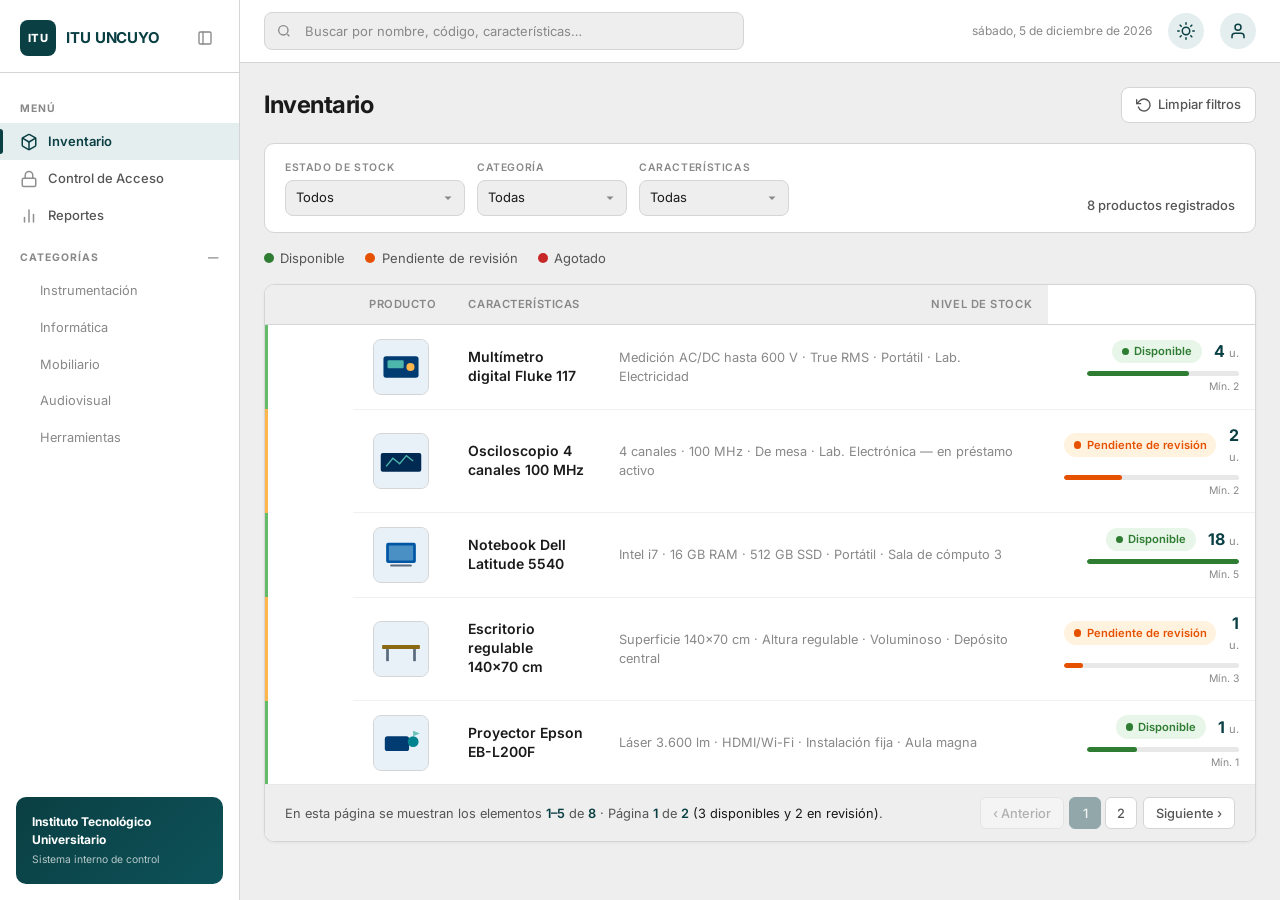
==== commit 3269cf3e: "Funcionalidad al icono del usuario" ====
--- a/frontend/index.html
+++ b/frontend/index.html
@@ -83,20 +83,7 @@
           <li><a href="#" class="sidebar__link sidebar__link--sub" data-cat="herramientas">Herramientas</a></li>
         </ul>
 
-        <!-- Other -->
-        <p class="sidebar__section-title">OTRO</p>
-        <ul class="sidebar__menu">
-          <li>
-            <a href="#" class="sidebar__link" id="nav-config">
-              <svg xmlns="http://www.w3.org/2000/svg" viewBox="0 0 24 24" fill="none" stroke="currentColor"
-                stroke-width="2" stroke-linecap="round" stroke-linejoin="round">
-                <circle cx="12" cy="12" r="3" />
-                <path d="M19.4 15a1.65 1.65 0 0 0 .33 1.82l.06.06a2 2 0 0 1 0 2.83 2 2 0 0 1-2.83 0l-.06-.06a1.65 1.65 0 0 0-1.82-.33 1.65 1.65 0 0 0-1 1.51V21a2 2 0 0 1-2 2 2 2 0 0 1-2-2v-.09A1.65 1.65 0 0 0 9 19.4a1.65 1.65 0 0 0-1.82.33l-.06.06a2 2 0 0 1-2.83 0 2 2 0 0 1 0-2.83l.06-.06A1.65 1.65 0 0 0 4.68 15a1.65 1.65 0 0 0-1.51-1H3a2 2 0 0 1-2-2 2 2 0 0 1 2-2h.09A1.65 1.65 0 0 0 4.6 9a1.65 1.65 0 0 0-.33-1.82l-.06-.06a2 2 0 0 1 0-2.83 2 2 0 0 1 2.83 0l.06.06A1.65 1.65 0 0 0 9 4.68a1.65 1.65 0 0 0 1-1.51V3a2 2 0 0 1 2-2 2 2 0 0 1 2 2v.09a1.65 1.65 0 0 0 1 1.51 1.65 1.65 0 0 0 1.82-.33l.06-.06a2 2 0 0 1 2.83 0 2 2 0 0 1 0 2.83l-.06.06a1.65 1.65 0 0 0-.33 1.82V9a1.65 1.65 0 0 0 1.51 1H21a2 2 0 0 1 2 2 2 2 0 0 1-2 2h-.09a1.65 1.65 0 0 0-1.51 1z" />
-              </svg>
-              Configuración
-            </a>
-          </li>
-        </ul>
+
       </nav>
 
       <!-- Footer card -->
@@ -135,12 +122,93 @@
         <!-- Right icons -->
         <div class="topbar__right">
           <span class="topbar__date" id="header-fecha"></span>
-          <div class="topbar__avatar" aria-label="Usuario">
-            <svg xmlns="http://www.w3.org/2000/svg" viewBox="0 0 24 24" fill="none" stroke="currentColor"
-              stroke-width="2" stroke-linecap="round" stroke-linejoin="round">
-              <path d="M20 21v-2a4 4 0 0 0-4-4H8a4 4 0 0 0-4 4v2" />
-              <circle cx="12" cy="7" r="4" />
+
+          <!-- Dark mode quick toggle -->
+          <button class="topbar__icon-btn" id="topbar-dark-toggle" aria-label="Alternar modo oscuro">
+            <svg class="icon-sun" xmlns="http://www.w3.org/2000/svg" viewBox="0 0 24 24" fill="none" stroke="currentColor" stroke-width="2" stroke-linecap="round" stroke-linejoin="round">
+              <circle cx="12" cy="12" r="5"/>
+              <line x1="12" y1="1" x2="12" y2="3"/><line x1="12" y1="21" x2="12" y2="23"/>
+              <line x1="4.22" y1="4.22" x2="5.64" y2="5.64"/><line x1="18.36" y1="18.36" x2="19.78" y2="19.78"/>
+              <line x1="1" y1="12" x2="3" y2="12"/><line x1="21" y1="12" x2="23" y2="12"/>
+              <line x1="4.22" y1="19.78" x2="5.64" y2="18.36"/><line x1="18.36" y1="5.64" x2="19.78" y2="4.22"/>
             </svg>
+            <svg class="icon-moon" xmlns="http://www.w3.org/2000/svg" viewBox="0 0 24 24" fill="none" stroke="currentColor" stroke-width="2" stroke-linecap="round" stroke-linejoin="round" style="display:none">
+              <path d="M21 12.79A9 9 0 1 1 11.21 3 7 7 0 0 0 21 12.79z"/>
+            </svg>
+          </button>
+
+          <!-- User avatar + dropdown -->
+          <div class="user-menu" id="user-menu">
+            <button class="topbar__avatar" id="user-avatar-btn" aria-label="Menú de usuario" aria-haspopup="true" aria-expanded="false">
+              <img id="avatar-preview" class="topbar__avatar-img" src="" alt="Foto de perfil" style="display:none" />
+              <svg id="avatar-default-icon" xmlns="http://www.w3.org/2000/svg" viewBox="0 0 24 24" fill="none" stroke="currentColor"
+                stroke-width="2" stroke-linecap="round" stroke-linejoin="round">
+                <path d="M20 21v-2a4 4 0 0 0-4-4H8a4 4 0 0 0-4 4v2" />
+                <circle cx="12" cy="7" r="4" />
+              </svg>
+            </button>
+
+            <!-- Dropdown -->
+            <div class="user-dropdown" id="user-dropdown" role="menu">
+              <div class="user-dropdown__header">
+                <div class="user-dropdown__avatar-wrapper">
+                  <img id="dropdown-avatar-preview" class="user-dropdown__avatar-img" src="" alt="Foto de perfil" style="display:none" />
+                  <svg id="dropdown-avatar-icon" class="user-dropdown__avatar-icon" xmlns="http://www.w3.org/2000/svg" viewBox="0 0 24 24" fill="none" stroke="currentColor"
+                    stroke-width="2" stroke-linecap="round" stroke-linejoin="round">
+                    <path d="M20 21v-2a4 4 0 0 0-4-4H8a4 4 0 0 0-4 4v2" />
+                    <circle cx="12" cy="7" r="4" />
+                  </svg>
+                  <label class="user-dropdown__photo-btn" for="profile-photo-input" title="Cambiar foto de perfil">
+                    <svg xmlns="http://www.w3.org/2000/svg" viewBox="0 0 24 24" fill="none" stroke="currentColor" stroke-width="2" stroke-linecap="round" stroke-linejoin="round">
+                      <path d="M23 19a2 2 0 0 1-2 2H3a2 2 0 0 1-2-2V8a2 2 0 0 1 2-2h4l2-3h6l2 3h4a2 2 0 0 1 2 2z"/>
+                      <circle cx="12" cy="13" r="4"/>
+                    </svg>
+                  </label>
+                  <input type="file" id="profile-photo-input" accept="image/*" class="sr-only" />
+                </div>
+                <div class="user-dropdown__info">
+                  <p class="user-dropdown__name" id="dropdown-user-name">Usuario</p>
+                  <p class="user-dropdown__email" id="dropdown-user-email">usuario@itu.uncuyo.edu.ar</p>
+                </div>
+              </div>
+
+              <div class="user-dropdown__divider"></div>
+
+              <!-- Dark mode toggle -->
+              <button class="user-dropdown__item" id="dropdown-dark-mode" role="menuitem">
+                <svg xmlns="http://www.w3.org/2000/svg" viewBox="0 0 24 24" fill="none" stroke="currentColor" stroke-width="2" stroke-linecap="round" stroke-linejoin="round">
+                  <path d="M21 12.79A9 9 0 1 1 11.21 3 7 7 0 0 0 21 12.79z"/>
+                </svg>
+                <span>Modo oscuro</span>
+                <div class="toggle-switch" id="dark-mode-switch">
+                  <div class="toggle-switch__track">
+                    <div class="toggle-switch__thumb"></div>
+                  </div>
+                </div>
+              </button>
+
+              <!-- Configuración -->
+              <a href="#" class="user-dropdown__item" id="dropdown-config" role="menuitem">
+                <svg xmlns="http://www.w3.org/2000/svg" viewBox="0 0 24 24" fill="none" stroke="currentColor"
+                  stroke-width="2" stroke-linecap="round" stroke-linejoin="round">
+                  <circle cx="12" cy="12" r="3" />
+                  <path d="M19.4 15a1.65 1.65 0 0 0 .33 1.82l.06.06a2 2 0 0 1 0 2.83 2 2 0 0 1-2.83 0l-.06-.06a1.65 1.65 0 0 0-1.82-.33 1.65 1.65 0 0 0-1 1.51V21a2 2 0 0 1-2 2 2 2 0 0 1-2-2v-.09A1.65 1.65 0 0 0 9 19.4a1.65 1.65 0 0 0-1.82.33l-.06.06a2 2 0 0 1-2.83 0 2 2 0 0 1 0-2.83l.06-.06A1.65 1.65 0 0 0 4.68 15a1.65 1.65 0 0 0-1.51-1H3a2 2 0 0 1-2-2 2 2 0 0 1 2-2h.09A1.65 1.65 0 0 0 4.6 9a1.65 1.65 0 0 0-.33-1.82l-.06-.06a2 2 0 0 1 0-2.83 2 2 0 0 1 2.83 0l.06.06A1.65 1.65 0 0 0 9 4.68a1.65 1.65 0 0 0 1-1.51V3a2 2 0 0 1 2-2 2 2 0 0 1 2 2v.09a1.65 1.65 0 0 0 1 1.51 1.65 1.65 0 0 0 1.82-.33l.06-.06a2 2 0 0 1 2.83 0 2 2 0 0 1 0 2.83l-.06.06a1.65 1.65 0 0 0-.33 1.82V9a1.65 1.65 0 0 0 1.51 1H21a2 2 0 0 1 2 2 2 2 0 0 1-2 2h-.09a1.65 1.65 0 0 0-1.51 1z" />
+                </svg>
+                <span>Configuración</span>
+              </a>
+
+              <div class="user-dropdown__divider"></div>
+
+              <!-- Cerrar sesión -->
+              <button class="user-dropdown__item user-dropdown__item--danger" id="dropdown-logout" role="menuitem">
+                <svg xmlns="http://www.w3.org/2000/svg" viewBox="0 0 24 24" fill="none" stroke="currentColor" stroke-width="2" stroke-linecap="round" stroke-linejoin="round">
+                  <path d="M9 21H5a2 2 0 0 1-2-2V5a2 2 0 0 1 2-2h4"/>
+                  <polyline points="16 17 21 12 16 7"/>
+                  <line x1="21" y1="12" x2="9" y2="12"/>
+                </svg>
+                <span>Cerrar sesión</span>
+              </button>
+            </div>
           </div>
         </div>
       </header>
@@ -307,6 +375,148 @@
         }
       });
     });
+
+    // ========================================================
+    // USER DROPDOWN MENU
+    // ========================================================
+    const userAvatarBtn = document.getElementById("user-avatar-btn");
+    const userDropdown = document.getElementById("user-dropdown");
+
+    userAvatarBtn.addEventListener("click", (e) => {
+      e.stopPropagation();
+      const isOpen = userDropdown.classList.toggle("user-dropdown--open");
+      userAvatarBtn.setAttribute("aria-expanded", String(isOpen));
+    });
+
+    // Close dropdown on outside click
+    document.addEventListener("click", (e) => {
+      if (!document.getElementById("user-menu").contains(e.target)) {
+        userDropdown.classList.remove("user-dropdown--open");
+        userAvatarBtn.setAttribute("aria-expanded", "false");
+      }
+    });
+
+    // Close dropdown on Escape
+    document.addEventListener("keydown", (e) => {
+      if (e.key === "Escape") {
+        userDropdown.classList.remove("user-dropdown--open");
+        userAvatarBtn.setAttribute("aria-expanded", "false");
+      }
+    });
+
+    // ========================================================
+    // PROFILE PHOTO UPLOAD
+    // ========================================================
+    const profilePhotoInput = document.getElementById("profile-photo-input");
+    const avatarPreview = document.getElementById("avatar-preview");
+    const avatarDefaultIcon = document.getElementById("avatar-default-icon");
+    const dropdownAvatarPreview = document.getElementById("dropdown-avatar-preview");
+    const dropdownAvatarIcon = document.getElementById("dropdown-avatar-icon");
+
+    function setProfilePhoto(dataUrl) {
+      if (dataUrl) {
+        avatarPreview.src = dataUrl;
+        avatarPreview.style.display = "block";
+        avatarDefaultIcon.style.display = "none";
+        dropdownAvatarPreview.src = dataUrl;
+        dropdownAvatarPreview.style.display = "block";
+        dropdownAvatarIcon.style.display = "none";
+      } else {
+        avatarPreview.style.display = "none";
+        avatarDefaultIcon.style.display = "";
+        dropdownAvatarPreview.style.display = "none";
+        dropdownAvatarIcon.style.display = "";
+      }
+    }
+
+    // Load saved photo
+    const savedPhoto = localStorage.getItem("itu_profile_photo");
+    if (savedPhoto) {
+      setProfilePhoto(savedPhoto);
+    }
+
+    profilePhotoInput.addEventListener("change", (e) => {
+      const file = e.target.files[0];
+      if (!file) return;
+
+      // Validate file type and size (max 2MB)
+      if (!file.type.startsWith("image/")) return;
+      if (file.size > 2 * 1024 * 1024) {
+        alert("La imagen no puede superar los 2 MB.");
+        return;
+      }
+
+      const reader = new FileReader();
+      reader.onload = (ev) => {
+        const dataUrl = ev.target.result;
+        setProfilePhoto(dataUrl);
+        localStorage.setItem("itu_profile_photo", dataUrl);
+      };
+      reader.readAsDataURL(file);
+    });
+
+    // ========================================================
+    // DARK MODE
+    // ========================================================
+    const topbarDarkToggle = document.getElementById("topbar-dark-toggle");
+    const dropdownDarkMode = document.getElementById("dropdown-dark-mode");
+    const darkModeSwitch = document.getElementById("dark-mode-switch");
+    const iconSun = document.querySelector(".icon-sun");
+    const iconMoon = document.querySelector(".icon-moon");
+
+    function applyDarkMode(isDark) {
+      document.documentElement.setAttribute("data-theme", isDark ? "dark" : "light");
+      localStorage.setItem("itu_dark_mode", isDark ? "1" : "0");
+
+      // Update toggle switch
+      if (isDark) {
+        darkModeSwitch.classList.add("toggle-switch--active");
+        iconSun.style.display = "none";
+        iconMoon.style.display = "";
+      } else {
+        darkModeSwitch.classList.remove("toggle-switch--active");
+        iconSun.style.display = "";
+        iconMoon.style.display = "none";
+      }
+    }
+
+    // Initialize from saved preference
+    const savedDark = localStorage.getItem("itu_dark_mode");
+    const prefersDark = window.matchMedia("(prefers-color-scheme: dark)").matches;
+    const isDarkMode = savedDark !== null ? savedDark === "1" : prefersDark;
+    applyDarkMode(isDarkMode);
+
+    topbarDarkToggle.addEventListener("click", () => {
+      const currentlyDark = document.documentElement.getAttribute("data-theme") === "dark";
+      applyDarkMode(!currentlyDark);
+    });
+
+    dropdownDarkMode.addEventListener("click", (e) => {
+      e.stopPropagation(); // Keep dropdown open
+      const currentlyDark = document.documentElement.getAttribute("data-theme") === "dark";
+      applyDarkMode(!currentlyDark);
+    });
+
+    // ========================================================
+    // USER INFO FROM SESSION
+    // ========================================================
+    const dropdownUserName = document.getElementById("dropdown-user-name");
+    const dropdownUserEmail = document.getElementById("dropdown-user-email");
+
+    const sessionUser = JSON.parse(localStorage.getItem("itu_session_user") || "null");
+    if (sessionUser) {
+      dropdownUserName.textContent = sessionUser.name || "Usuario";
+      dropdownUserEmail.textContent = sessionUser.email || "usuario@itu.uncuyo.edu.ar";
+    }
+
+    // ========================================================
+    // LOGOUT
+    // ========================================================
+    document.getElementById("dropdown-logout").addEventListener("click", () => {
+      localStorage.removeItem("itu_session_user");
+      localStorage.removeItem("itu_profile_photo");
+      window.location.href = "login.html";
+    });
   </script>
   <script src="js/dashboard.js" defer></script>
 </body>
--- a/frontend/css/dashboard.css
+++ b/frontend/css/dashboard.css
@@ -987,3 +987,439 @@
     align-items: flex-start;
   }
 }
+
+/* ==================== TOPBAR ICON BUTTON ==================== */
+.topbar__icon-btn {
+  width: 36px;
+  height: 36px;
+  border-radius: 50%;
+  display: flex;
+  align-items: center;
+  justify-content: center;
+  background: var(--itu-teal-suave, #e4eeef);
+  border: none;
+  cursor: pointer;
+  transition: background 0.2s, box-shadow 0.2s, transform 0.2s;
+  color: var(--itu-azul-institucional, #0a3f43);
+}
+
+.topbar__icon-btn:hover {
+  box-shadow: 0 0 0 3px rgba(10, 63, 67, 0.15);
+  transform: scale(1.05);
+}
+
+.topbar__icon-btn svg {
+  width: 18px;
+  height: 18px;
+}
+
+/* ==================== USER AVATAR ==================== */
+.topbar__avatar {
+  position: relative;
+  overflow: hidden;
+}
+
+.topbar__avatar-img {
+  width: 100%;
+  height: 100%;
+  object-fit: cover;
+  border-radius: 50%;
+}
+
+/* ==================== USER MENU & DROPDOWN ==================== */
+.user-menu {
+  position: relative;
+}
+
+.user-dropdown {
+  position: absolute;
+  top: calc(100% + 10px);
+  right: 0;
+  width: 280px;
+  background: var(--itu-superficie, #ffffff);
+  border: 1px solid var(--itu-borde, #d5d5d5);
+  border-radius: 12px;
+  box-shadow: 0 10px 40px rgba(10, 63, 67, 0.15), 0 2px 8px rgba(0,0,0,0.08);
+  z-index: 500;
+  opacity: 0;
+  visibility: hidden;
+  transform: translateY(-8px) scale(0.97);
+  transition: opacity 0.2s ease, transform 0.2s ease, visibility 0.2s;
+  overflow: hidden;
+}
+
+.user-dropdown--open {
+  opacity: 1;
+  visibility: visible;
+  transform: translateY(0) scale(1);
+}
+
+/* Dropdown header */
+.user-dropdown__header {
+  display: flex;
+  align-items: center;
+  gap: 0.75rem;
+  padding: 1rem 1rem 0.85rem;
+  background: linear-gradient(135deg, rgba(10, 63, 67, 0.04), rgba(26, 122, 130, 0.06));
+}
+
+.user-dropdown__avatar-wrapper {
+  position: relative;
+  width: 48px;
+  height: 48px;
+  border-radius: 50%;
+  background: var(--itu-teal-suave, #e4eeef);
+  flex-shrink: 0;
+  display: flex;
+  align-items: center;
+  justify-content: center;
+  overflow: hidden;
+}
+
+.user-dropdown__avatar-img {
+  width: 100%;
+  height: 100%;
+  object-fit: cover;
+  border-radius: 50%;
+}
+
+.user-dropdown__avatar-icon {
+  width: 24px;
+  height: 24px;
+  color: var(--itu-azul-institucional, #0a3f43);
+}
+
+.user-dropdown__photo-btn {
+  position: absolute;
+  inset: 0;
+  display: flex;
+  align-items: center;
+  justify-content: center;
+  background: rgba(10, 63, 67, 0.65);
+  opacity: 0;
+  transition: opacity 0.2s;
+  cursor: pointer;
+  border-radius: 50%;
+}
+
+.user-dropdown__avatar-wrapper:hover .user-dropdown__photo-btn {
+  opacity: 1;
+}
+
+.user-dropdown__photo-btn svg {
+  width: 18px;
+  height: 18px;
+  color: #ffffff;
+}
+
+.user-dropdown__info {
+  min-width: 0;
+  flex: 1;
+}
+
+.user-dropdown__name {
+  font-size: 0.875rem;
+  font-weight: 600;
+  color: var(--itu-texto, #1a1a1a);
+  white-space: nowrap;
+  overflow: hidden;
+  text-overflow: ellipsis;
+}
+
+.user-dropdown__email {
+  font-size: 0.7rem;
+  color: var(--itu-texto-suave, #888);
+  white-space: nowrap;
+  overflow: hidden;
+  text-overflow: ellipsis;
+}
+
+/* Divider */
+.user-dropdown__divider {
+  height: 1px;
+  background: var(--itu-borde, #d5d5d5);
+  margin: 0;
+}
+
+/* Dropdown items */
+.user-dropdown__item {
+  display: flex;
+  align-items: center;
+  gap: 0.65rem;
+  width: 100%;
+  padding: 0.7rem 1rem;
+  font-size: 0.8125rem;
+  font-weight: 500;
+  color: var(--itu-texto-secundario, #555);
+  background: none;
+  border: none;
+  cursor: pointer;
+  text-decoration: none;
+  transition: background 0.15s, color 0.15s;
+  text-align: left;
+}
+
+.user-dropdown__item:hover {
+  background: var(--itu-teal-suave, #e4eeef);
+  color: var(--itu-azul-institucional, #0a3f43);
+}
+
+.user-dropdown__item svg {
+  width: 17px;
+  height: 17px;
+  flex-shrink: 0;
+  opacity: 0.7;
+}
+
+.user-dropdown__item:hover svg {
+  opacity: 1;
+}
+
+.user-dropdown__item--danger {
+  color: #c62828;
+}
+
+.user-dropdown__item--danger:hover {
+  background: #ffebee;
+  color: #b71c1c;
+}
+
+.user-dropdown__item--danger svg {
+  color: #c62828;
+}
+
+/* ==================== TOGGLE SWITCH ==================== */
+.toggle-switch {
+  margin-left: auto;
+  flex-shrink: 0;
+}
+
+.toggle-switch__track {
+  width: 36px;
+  height: 20px;
+  border-radius: 12px;
+  background: var(--itu-borde, #d5d5d5);
+  position: relative;
+  transition: background 0.25s ease;
+  cursor: pointer;
+}
+
+.toggle-switch--active .toggle-switch__track {
+  background: var(--itu-azul-institucional, #0a3f43);
+}
+
+.toggle-switch__thumb {
+  position: absolute;
+  top: 2px;
+  left: 2px;
+  width: 16px;
+  height: 16px;
+  border-radius: 50%;
+  background: #ffffff;
+  box-shadow: 0 1px 3px rgba(0,0,0,0.2);
+  transition: transform 0.25s ease;
+}
+
+.toggle-switch--active .toggle-switch__thumb {
+  transform: translateX(16px);
+}
+
+/* ==================== DARK THEME ==================== */
+[data-theme="dark"] {
+  --itu-azul-institucional: #34b5bf;
+  --itu-azul-oscuro: #1a2c2e;
+  --itu-azul-medio: #2aa3ad;
+  --itu-azul-claro: #4dd4de;
+
+  --itu-teal: #34b5bf;
+  --itu-teal-claro: #4dd4de;
+  --itu-teal-suave: rgba(52, 181, 191, 0.12);
+
+  --itu-blanco: #1a1e22;
+  --itu-fondo: #12161a;
+  --itu-superficie: #1e2328;
+  --itu-borde: #2e3338;
+  --itu-texto: #e8eaed;
+  --itu-texto-secundario: #b0b5ba;
+  --itu-texto-suave: #7a8088;
+
+  --stock-disponible-bg: rgba(46, 125, 50, 0.15);
+  --stock-revision-bg: rgba(230, 81, 0, 0.15);
+  --stock-agotado-bg: rgba(198, 40, 40, 0.15);
+
+  --sombra-panel: 0 1px 3px rgba(0, 0, 0, 0.3);
+  --sombra-elevada: 0 4px 12px rgba(0, 0, 0, 0.4);
+}
+
+[data-theme="dark"] body {
+  background: var(--itu-fondo);
+  color: var(--itu-texto);
+}
+
+[data-theme="dark"] .sidebar {
+  background: var(--itu-superficie);
+  border-right-color: var(--itu-borde);
+}
+
+[data-theme="dark"] .sidebar__brand {
+  border-bottom-color: var(--itu-borde);
+}
+
+[data-theme="dark"] .sidebar__logo {
+  background: var(--itu-teal);
+  color: #12161a;
+}
+
+[data-theme="dark"] .sidebar__footer-card {
+  background: linear-gradient(135deg, #1a3a3d, #224548);
+}
+
+[data-theme="dark"] .topbar {
+  background: var(--itu-superficie);
+  border-bottom-color: var(--itu-borde);
+}
+
+[data-theme="dark"] .topbar__search-input {
+  background: var(--itu-fondo);
+  border-color: var(--itu-borde);
+  color: var(--itu-texto);
+}
+
+[data-theme="dark"] .topbar__search-input:focus {
+  background: var(--itu-superficie);
+  border-color: var(--itu-teal-claro);
+  box-shadow: 0 0 0 3px rgba(52, 181, 191, 0.15);
+}
+
+[data-theme="dark"] .topbar__icon-btn {
+  background: rgba(52, 181, 191, 0.12);
+  color: var(--itu-teal);
+}
+
+[data-theme="dark"] .topbar__avatar {
+  background: rgba(52, 181, 191, 0.12);
+}
+
+[data-theme="dark"] .topbar__avatar:hover {
+  box-shadow: 0 0 0 3px rgba(52, 181, 191, 0.2);
+}
+
+[data-theme="dark"] .topbar__avatar svg {
+  color: var(--itu-teal);
+}
+
+[data-theme="dark"] .filters-bar {
+  background: var(--itu-superficie);
+  border-color: var(--itu-borde);
+}
+
+[data-theme="dark"] .filter-field__select {
+  background-color: var(--itu-fondo);
+  border-color: var(--itu-borde);
+  color: var(--itu-texto);
+}
+
+[data-theme="dark"] .btn--ghost {
+  background: var(--itu-superficie);
+  border-color: var(--itu-borde);
+  color: var(--itu-texto-secundario);
+}
+
+[data-theme="dark"] .btn--ghost:hover {
+  background: var(--itu-teal-suave);
+  border-color: var(--itu-teal);
+  color: var(--itu-teal);
+}
+
+[data-theme="dark"] .inventory-panel {
+  background: var(--itu-superficie);
+  border-color: var(--itu-borde);
+  box-shadow: 0 1px 3px rgba(0,0,0,0.2);
+}
+
+[data-theme="dark"] .inventory-table thead {
+  background: var(--itu-fondo);
+  border-bottom-color: var(--itu-borde);
+}
+
+[data-theme="dark"] .inventory-table td {
+  border-bottom-color: var(--itu-borde);
+}
+
+[data-theme="dark"] .inventory-row:hover {
+  background: rgba(52, 181, 191, 0.04);
+}
+
+[data-theme="dark"] .product-thumb {
+  background: var(--itu-fondo);
+  border-color: var(--itu-borde);
+}
+
+[data-theme="dark"] .stock-meter__track {
+  background: var(--itu-borde);
+}
+
+[data-theme="dark"] .table-footer {
+  background: var(--itu-fondo);
+  border-top-color: var(--itu-borde);
+}
+
+[data-theme="dark"] .pagination-btn {
+  background: var(--itu-superficie);
+  border-color: var(--itu-borde);
+  color: var(--itu-texto-secundario);
+}
+
+[data-theme="dark"] .pagination-btn:hover:not(:disabled):not(.pagination-btn--active) {
+  background: var(--itu-teal-suave);
+  border-color: var(--itu-teal);
+}
+
+[data-theme="dark"] .pagination-btn--active {
+  background: var(--itu-teal);
+  border-color: var(--itu-teal);
+  color: #12161a;
+}
+
+[data-theme="dark"] .table-empty {
+  color: var(--itu-texto-secundario);
+}
+
+[data-theme="dark"] .sidebar-overlay--visible {
+  background: rgba(0, 0, 0, 0.6);
+}
+
+[data-theme="dark"] .user-dropdown {
+  background: var(--itu-superficie);
+  border-color: var(--itu-borde);
+  box-shadow: 0 10px 40px rgba(0, 0, 0, 0.4), 0 2px 8px rgba(0,0,0,0.3);
+}
+
+[data-theme="dark"] .user-dropdown__header {
+  background: linear-gradient(135deg, rgba(52, 181, 191, 0.06), rgba(52, 181, 191, 0.1));
+}
+
+[data-theme="dark"] .user-dropdown__avatar-wrapper {
+  background: rgba(52, 181, 191, 0.15);
+}
+
+[data-theme="dark"] .user-dropdown__avatar-icon {
+  color: var(--itu-teal);
+}
+
+[data-theme="dark"] .user-dropdown__item:hover {
+  background: var(--itu-teal-suave);
+  color: var(--itu-teal);
+}
+
+[data-theme="dark"] .user-dropdown__item--danger:hover {
+  background: rgba(198, 40, 40, 0.15);
+}
+
+[data-theme="dark"] .toggle-switch__track {
+  background: var(--itu-borde);
+}
+
+[data-theme="dark"] .toggle-switch--active .toggle-switch__track {
+  background: var(--itu-teal);
+}
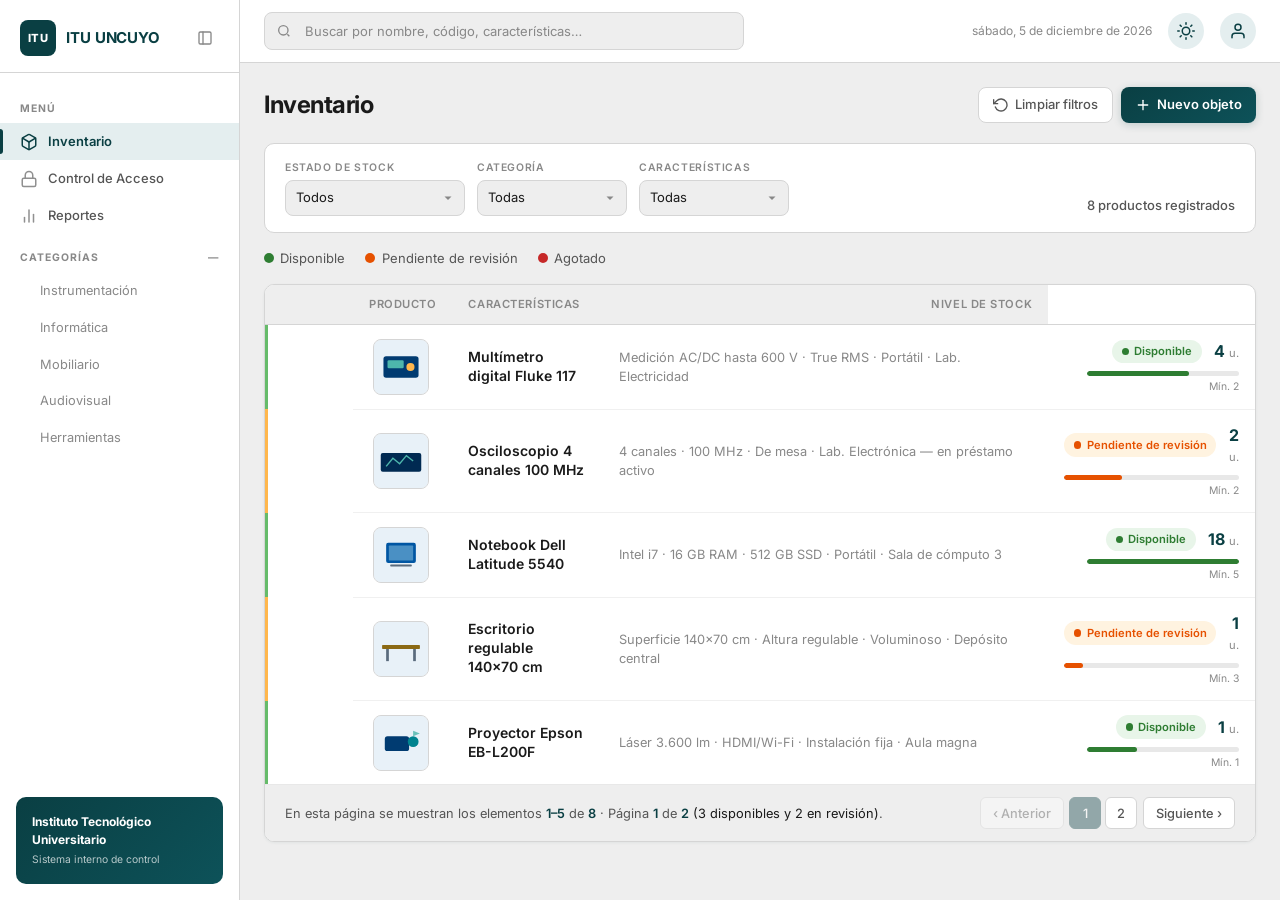
==== commit 4e9f1e45: "Nueva funcionalidad al apartado de control de acceso y reportes" ====
--- a/frontend/index.html
+++ b/frontend/index.html
@@ -48,7 +48,7 @@
             </a>
           </li>
           <li>
-            <a href="#" class="sidebar__link" id="nav-control">
+            <a href="control.html" class="sidebar__link" id="nav-control">
               <svg xmlns="http://www.w3.org/2000/svg" viewBox="0 0 24 24" fill="none" stroke="currentColor"
                 stroke-width="2" stroke-linecap="round" stroke-linejoin="round">
                 <rect x="3" y="11" width="18" height="11" rx="2" ry="2" />
@@ -58,7 +58,7 @@
             </a>
           </li>
           <li>
-            <a href="#" class="sidebar__link" id="nav-reportes">
+            <a href="reportes.html" class="sidebar__link" id="nav-reportes">
               <svg xmlns="http://www.w3.org/2000/svg" viewBox="0 0 24 24" fill="none" stroke="currentColor"
                 stroke-width="2" stroke-linecap="round" stroke-linejoin="round">
                 <line x1="18" y1="20" x2="18" y2="10" />
@@ -228,6 +228,14 @@
                 <path d="M3.51 15a9 9 0 1 0 2.13-9.36L1 10" />
               </svg>
               Limpiar filtros
+            </button>
+            <button type="button" class="btn btn--primary" id="btn-add-item">
+              <svg xmlns="http://www.w3.org/2000/svg" viewBox="0 0 24 24" fill="none" stroke="currentColor"
+                stroke-width="2" stroke-linecap="round" stroke-linejoin="round">
+                <line x1="12" y1="5" x2="12" y2="19" />
+                <line x1="5" y1="12" x2="19" y2="12" />
+              </svg>
+              Nuevo objeto
             </button>
           </div>
         </div>
@@ -334,6 +342,109 @@
     </div>
   </div>
 
+  <!-- ====== ADD ITEM MODAL ====== -->
+  <div class="modal-overlay" id="modal-overlay" hidden>
+    <div class="modal" id="modal-add-item" role="dialog" aria-labelledby="modal-title" aria-modal="true">
+      <div class="modal__header">
+        <h2 class="modal__title" id="modal-title">
+          <svg xmlns="http://www.w3.org/2000/svg" viewBox="0 0 24 24" fill="none" stroke="currentColor" stroke-width="2" stroke-linecap="round" stroke-linejoin="round">
+            <line x1="12" y1="5" x2="12" y2="19" />
+            <line x1="5" y1="12" x2="19" y2="12" />
+          </svg>
+          Agregar nuevo objeto
+        </h2>
+        <button class="modal__close" id="modal-close" aria-label="Cerrar modal">
+          <svg xmlns="http://www.w3.org/2000/svg" viewBox="0 0 24 24" fill="none" stroke="currentColor" stroke-width="2" stroke-linecap="round" stroke-linejoin="round">
+            <line x1="18" y1="6" x2="6" y2="18" />
+            <line x1="6" y1="6" x2="18" y2="18" />
+          </svg>
+        </button>
+      </div>
+      <form class="modal__body" id="form-add-item" novalidate>
+        <div class="modal__grid">
+          <div class="modal__field">
+            <label class="modal__label" for="new-nombre">Nombre del producto *</label>
+            <input type="text" id="new-nombre" class="modal__input" placeholder="Ej: Multímetro digital Fluke 117" required />
+          </div>
+          <div class="modal__field">
+            <label class="modal__label" for="new-codigo">Código</label>
+            <input type="text" id="new-codigo" class="modal__input" placeholder="Auto-generado" readonly />
+          </div>
+          <div class="modal__field">
+            <label class="modal__label" for="new-categoria">Categoría *</label>
+            <select id="new-categoria" class="modal__select" required>
+              <option value="">Seleccionar…</option>
+              <option value="instrumentacion">Instrumentación</option>
+              <option value="informatica">Informática</option>
+              <option value="mobiliario">Mobiliario</option>
+              <option value="audiovisual">Audiovisual</option>
+              <option value="herramientas">Herramientas</option>
+            </select>
+          </div>
+          <div class="modal__field">
+            <label class="modal__label" for="new-fisicas">Características físicas *</label>
+            <select id="new-fisicas" class="modal__select" required>
+              <option value="">Seleccionar…</option>
+              <option value="portatil">Portátil</option>
+              <option value="mesa">De mesa</option>
+              <option value="voluminoso">Voluminoso</option>
+              <option value="fijo">Instalación fija</option>
+              <option value="rack">Rack / gabinete</option>
+            </select>
+          </div>
+          <div class="modal__field modal__field--full">
+            <label class="modal__label" for="new-resumen">Descripción / Resumen *</label>
+            <textarea id="new-resumen" class="modal__textarea" rows="2" placeholder="Ej: Medición AC/DC hasta 600 V · True RMS · Lab. Electricidad" required></textarea>
+          </div>
+          <div class="modal__field">
+            <label class="modal__label" for="new-stock">Stock actual</label>
+            <input type="number" id="new-stock" class="modal__input" min="0" value="1" />
+          </div>
+          <div class="modal__field">
+            <label class="modal__label" for="new-minimo">Mínimo operativo</label>
+            <input type="number" id="new-minimo" class="modal__input" min="0" value="1" />
+          </div>
+          <div class="modal__field">
+            <label class="modal__label" for="new-estado">Estado de stock</label>
+            <select id="new-estado" class="modal__select">
+              <option value="disponible">Disponible</option>
+              <option value="revision">Pendiente de revisión</option>
+              <option value="agotado">Agotado</option>
+            </select>
+          </div>
+        </div>
+        <div class="modal__error" id="modal-error" hidden>
+          <svg xmlns="http://www.w3.org/2000/svg" viewBox="0 0 24 24" fill="none" stroke="currentColor" stroke-width="2" stroke-linecap="round" stroke-linejoin="round">
+            <circle cx="12" cy="12" r="10" />
+            <line x1="12" y1="8" x2="12" y2="12" />
+            <line x1="12" y1="16" x2="12.01" y2="16" />
+          </svg>
+          <span id="modal-error-msg">Completá todos los campos obligatorios.</span>
+        </div>
+        <div class="modal__actions">
+          <button type="button" class="btn btn--ghost" id="modal-cancel">Cancelar</button>
+          <button type="submit" class="btn btn--primary">
+            <svg xmlns="http://www.w3.org/2000/svg" viewBox="0 0 24 24" fill="none" stroke="currentColor" stroke-width="2" stroke-linecap="round" stroke-linejoin="round">
+              <path d="M19 21H5a2 2 0 0 1-2-2V5a2 2 0 0 1 2-2h11l5 5v11a2 2 0 0 1-2 2z" />
+              <polyline points="17 21 17 13 7 13 7 21" />
+              <polyline points="7 3 7 8 15 8" />
+            </svg>
+            Agregar al inventario
+          </button>
+        </div>
+      </form>
+    </div>
+  </div>
+
+  <!-- Toast notification -->
+  <div class="dashboard-toast" id="dashboard-toast" role="status" aria-live="polite">
+    <svg xmlns="http://www.w3.org/2000/svg" viewBox="0 0 24 24" fill="none" stroke="currentColor" stroke-width="2" stroke-linecap="round" stroke-linejoin="round">
+      <path d="M22 11.08V12a10 10 0 1 1-5.93-9.14" />
+      <polyline points="22 4 12 14.01 9 11.01" />
+    </svg>
+    <span id="dashboard-toast-msg">Objeto agregado correctamente.</span>
+  </div>
+
   <!-- Mobile sidebar overlay -->
   <div class="sidebar-overlay" id="sidebar-overlay"></div>
 
--- a/frontend/css/dashboard.css
+++ b/frontend/css/dashboard.css
@@ -454,6 +454,254 @@
   background: var(--itu-teal-suave, #e4eeef);
   border-color: var(--itu-teal-claro, #1a7a82);
   color: var(--itu-azul-institucional, #0a3f43);
+}
+
+.btn--primary {
+  background: linear-gradient(145deg, var(--itu-azul-institucional, #0a3f43), var(--itu-azul-medio, #0d5259));
+  color: #ffffff;
+  border: none;
+  box-shadow: 0 2px 8px rgba(10, 63, 67, 0.2);
+  font-weight: 600;
+}
+
+.btn--primary:hover {
+  box-shadow: 0 4px 16px rgba(10, 63, 67, 0.3);
+  transform: translateY(-1px);
+}
+
+.btn--primary:active {
+  transform: translateY(0);
+}
+
+/* ==================== MODAL ==================== */
+.modal-overlay {
+  position: fixed;
+  inset: 0;
+  background: rgba(0, 0, 0, 0.45);
+  backdrop-filter: blur(4px);
+  -webkit-backdrop-filter: blur(4px);
+  z-index: 600;
+  display: flex;
+  align-items: center;
+  justify-content: center;
+  padding: 1rem;
+  animation: modal-overlay-in 0.2s ease;
+}
+
+.modal-overlay[hidden] { display: none; }
+
+@keyframes modal-overlay-in {
+  from { opacity: 0; }
+  to { opacity: 1; }
+}
+
+.modal {
+  width: 100%;
+  max-width: 580px;
+  max-height: 90vh;
+  background: var(--itu-superficie, #ffffff);
+  border: 1px solid var(--itu-borde, #d5d5d5);
+  border-radius: 14px;
+  box-shadow: 0 20px 60px rgba(0, 0, 0, 0.2);
+  display: flex;
+  flex-direction: column;
+  overflow: hidden;
+  animation: modal-slide-up 0.3s cubic-bezier(0.22, 1, 0.36, 1);
+}
+
+@keyframes modal-slide-up {
+  from { opacity: 0; transform: translateY(20px) scale(0.97); }
+  to { opacity: 1; transform: translateY(0) scale(1); }
+}
+
+.modal__header {
+  display: flex;
+  align-items: center;
+  justify-content: space-between;
+  padding: 1.15rem 1.25rem;
+  border-bottom: 1px solid var(--itu-borde, #d5d5d5);
+  background: linear-gradient(135deg, rgba(10, 63, 67, 0.04), rgba(26, 122, 130, 0.06));
+}
+
+.modal__title {
+  font-size: 1rem;
+  font-weight: 700;
+  color: var(--itu-azul-institucional, #0a3f43);
+  display: flex;
+  align-items: center;
+  gap: 0.5rem;
+}
+
+.modal__title svg {
+  width: 20px;
+  height: 20px;
+}
+
+.modal__close {
+  width: 32px;
+  height: 32px;
+  display: flex;
+  align-items: center;
+  justify-content: center;
+  border-radius: 8px;
+  color: var(--itu-texto-suave, #888);
+  background: none;
+  border: none;
+  cursor: pointer;
+  transition: background 0.15s, color 0.15s;
+}
+
+.modal__close:hover {
+  background: rgba(198, 40, 40, 0.1);
+  color: #c62828;
+}
+
+.modal__close svg {
+  width: 18px;
+  height: 18px;
+}
+
+.modal__body {
+  padding: 1.25rem;
+  overflow-y: auto;
+  flex: 1;
+}
+
+.modal__grid {
+  display: grid;
+  grid-template-columns: 1fr 1fr;
+  gap: 1rem;
+}
+
+.modal__field {
+  display: flex;
+  flex-direction: column;
+  gap: 0.3rem;
+}
+
+.modal__field--full {
+  grid-column: 1 / -1;
+}
+
+.modal__label {
+  font-size: 0.7rem;
+  font-weight: 600;
+  text-transform: uppercase;
+  letter-spacing: 0.05em;
+  color: var(--itu-texto-suave, #888);
+}
+
+.modal__input,
+.modal__select,
+.modal__textarea {
+  padding: 0.55rem 0.75rem;
+  border: 1.5px solid var(--itu-borde, #d5d5d5);
+  border-radius: 8px;
+  font-size: 0.875rem;
+  font-family: var(--fuente-sans);
+  color: var(--itu-texto, #1a1a1a);
+  background: var(--itu-superficie, #ffffff);
+  transition: border-color 0.2s, box-shadow 0.2s;
+}
+
+.modal__input:focus,
+.modal__select:focus,
+.modal__textarea:focus {
+  outline: none;
+  border-color: var(--itu-teal-claro, #1a7a82);
+  box-shadow: 0 0 0 3px rgba(10, 63, 67, 0.1);
+}
+
+.modal__input[readonly] {
+  background: var(--itu-fondo, #eeeeee);
+  color: var(--itu-texto-suave, #888);
+  cursor: not-allowed;
+}
+
+.modal__select {
+  appearance: none;
+  background-image: url("data:image/svg+xml,%3Csvg xmlns='http://www.w3.org/2000/svg' width='12' height='12' viewBox='0 0 12 12'%3E%3Cpath fill='%23888' d='M2.5 4.5 6 8l3.5-3.5'/%3E%3C/svg%3E");
+  background-repeat: no-repeat;
+  background-position: right 0.75rem center;
+  padding-right: 2rem;
+  cursor: pointer;
+}
+
+.modal__textarea {
+  resize: vertical;
+  min-height: 60px;
+}
+
+.modal__error {
+  display: flex;
+  align-items: center;
+  gap: 0.5rem;
+  padding: 0.65rem 0.85rem;
+  margin-top: 1rem;
+  border-radius: 8px;
+  background: #ffebee;
+  color: #c62828;
+  font-size: 0.8125rem;
+  font-weight: 500;
+  animation: modal-shake 0.4s ease;
+}
+
+.modal__error[hidden] { display: none; }
+
+.modal__error svg {
+  width: 16px;
+  height: 16px;
+  flex-shrink: 0;
+}
+
+@keyframes modal-shake {
+  0%, 100% { transform: translateX(0); }
+  25% { transform: translateX(-5px); }
+  75% { transform: translateX(5px); }
+}
+
+.modal__actions {
+  display: flex;
+  gap: 0.75rem;
+  justify-content: flex-end;
+  padding-top: 1.25rem;
+  margin-top: 0.5rem;
+  border-top: 1px solid var(--itu-borde, #d5d5d5);
+}
+
+/* ==================== DASHBOARD TOAST ==================== */
+.dashboard-toast {
+  position: fixed;
+  bottom: 2rem;
+  left: 50%;
+  transform: translateX(-50%) translateY(120%);
+  display: flex;
+  align-items: center;
+  gap: 0.5rem;
+  padding: 0.85rem 1.5rem;
+  border-radius: 10px;
+  background: var(--itu-azul-oscuro, #072e31);
+  color: #ffffff;
+  font-size: 0.875rem;
+  font-weight: 500;
+  box-shadow: 0 8px 30px rgba(10, 63, 67, 0.3);
+  z-index: 1000;
+  opacity: 0;
+  transition: transform 0.4s cubic-bezier(0.22, 1, 0.36, 1), opacity 0.4s ease;
+  pointer-events: none;
+}
+
+.dashboard-toast svg {
+  width: 20px;
+  height: 20px;
+  color: #4dd4de;
+  flex-shrink: 0;
+}
+
+.dashboard-toast--visible {
+  transform: translateX(-50%) translateY(0);
+  opacity: 1;
+  pointer-events: auto;
 }
 
 /* ==================== STOCK LEGEND ==================== */
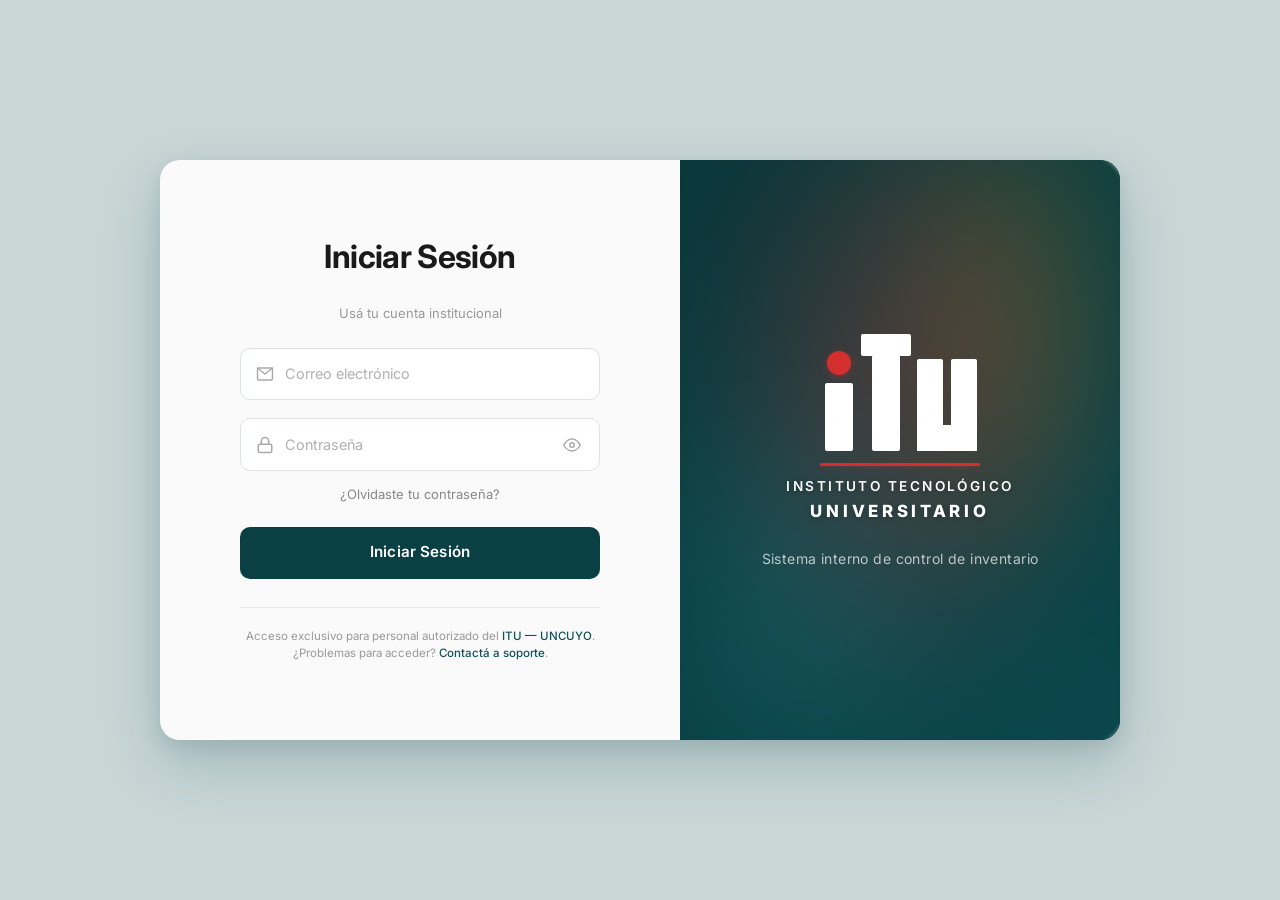
==== commit 987f24d7: "feat: integración completa frontend con convención Int.1/4 (JWT, inventario-egi, app_user)" ====
--- a/frontend/index.html
+++ b/frontend/index.html
@@ -1,635 +1,635 @@
-<!DOCTYPE html>
-<html lang="es">
-
-<head>
-  <meta charset="UTF-8" />
-  <meta name="viewport" content="width=device-width, initial-scale=1.0" />
-  <meta name="description" content="Panel de control de inventario interno — ITU UNCUYO" />
-  <title>Control de Inventario | ITU UNCUYO</title>
-  <link rel="stylesheet" href="css/variables.css" />
-  <link rel="stylesheet" href="css/base.css" />
-  <link rel="stylesheet" href="css/dashboard.css" />
-  <link rel="preconnect" href="https://fonts.googleapis.com" />
-  <link rel="preconnect" href="https://fonts.gstatic.com" crossorigin />
-  <link href="https://fonts.googleapis.com/css2?family=Inter:wght@300;400;500;600;700;800&display=swap"
-    rel="stylesheet" />
-</head>
-
-<body>
-  <div class="app-layout">
-    <!-- ====== SIDEBAR ====== -->
-    <aside class="sidebar" id="sidebar">
-      <!-- Brand -->
-      <div class="sidebar__brand">
-        <div class="sidebar__logo" aria-hidden="true">ITU</div>
-        <span class="sidebar__brand-name">ITU UNCUYO</span>
-        <button class="sidebar__collapse-btn" id="sidebar-collapse-btn" aria-label="Colapsar menú">
-          <svg xmlns="http://www.w3.org/2000/svg" viewBox="0 0 24 24" fill="none" stroke="currentColor"
-            stroke-width="2" stroke-linecap="round" stroke-linejoin="round">
-            <rect x="3" y="3" width="18" height="18" rx="2" ry="2" />
-            <line x1="9" y1="3" x2="9" y2="21" />
-          </svg>
-        </button>
-      </div>
-
-      <!-- Menu -->
-      <nav class="sidebar__nav">
-        <p class="sidebar__section-title">MENÚ</p>
-        <ul class="sidebar__menu">
-          <li>
-            <a href="index.html" class="sidebar__link sidebar__link--active" id="nav-inventario">
-              <svg xmlns="http://www.w3.org/2000/svg" viewBox="0 0 24 24" fill="none" stroke="currentColor"
-                stroke-width="2" stroke-linecap="round" stroke-linejoin="round">
-                <path d="M21 16V8a2 2 0 0 0-1-1.73l-7-4a2 2 0 0 0-2 0l-7 4A2 2 0 0 0 3 8v8a2 2 0 0 0 1 1.73l7 4a2 2 0 0 0 2 0l7-4A2 2 0 0 0 21 16z" />
-                <polyline points="3.27 6.96 12 12.01 20.73 6.96" />
-                <line x1="12" y1="22.08" x2="12" y2="12" />
-              </svg>
-              Inventario
-            </a>
-          </li>
-          <li>
-            <a href="control.html" class="sidebar__link" id="nav-control">
-              <svg xmlns="http://www.w3.org/2000/svg" viewBox="0 0 24 24" fill="none" stroke="currentColor"
-                stroke-width="2" stroke-linecap="round" stroke-linejoin="round">
-                <rect x="3" y="11" width="18" height="11" rx="2" ry="2" />
-                <path d="M7 11V7a5 5 0 0 1 10 0v4" />
-              </svg>
-              Control de Acceso
-            </a>
-          </li>
-          <li>
-            <a href="reportes.html" class="sidebar__link" id="nav-reportes">
-              <svg xmlns="http://www.w3.org/2000/svg" viewBox="0 0 24 24" fill="none" stroke="currentColor"
-                stroke-width="2" stroke-linecap="round" stroke-linejoin="round">
-                <line x1="18" y1="20" x2="18" y2="10" />
-                <line x1="12" y1="20" x2="12" y2="4" />
-                <line x1="6" y1="20" x2="6" y2="14" />
-              </svg>
-              Reportes
-            </a>
-          </li>
-        </ul>
-
-        <!-- Categories -->
-        <p class="sidebar__section-title">
-          CATEGORÍAS
-          <span class="sidebar__section-badge">—</span>
-        </p>
-        <ul class="sidebar__menu sidebar__menu--categories" id="sidebar-categories">
-          <li><a href="#" class="sidebar__link sidebar__link--sub" data-cat="instrumentacion">Instrumentación</a></li>
-          <li><a href="#" class="sidebar__link sidebar__link--sub" data-cat="informatica">Informática</a></li>
-          <li><a href="#" class="sidebar__link sidebar__link--sub" data-cat="mobiliario">Mobiliario</a></li>
-          <li><a href="#" class="sidebar__link sidebar__link--sub" data-cat="audiovisual">Audiovisual</a></li>
-          <li><a href="#" class="sidebar__link sidebar__link--sub" data-cat="herramientas">Herramientas</a></li>
-        </ul>
-
-
-      </nav>
-
-      <!-- Footer card -->
-      <div class="sidebar__footer-card">
-        <p class="sidebar__footer-card-title">Instituto Tecnológico Universitario</p>
-        <p class="sidebar__footer-card-text">Sistema interno de control</p>
-      </div>
-    </aside>
-
-    <!-- ====== MAIN AREA ====== -->
-    <div class="main-area">
-      <!-- ====== TOP BAR ====== -->
-      <header class="topbar" role="banner">
-        <!-- Mobile menu toggle -->
-        <button class="topbar__menu-btn" id="mobile-menu-btn" aria-label="Abrir menú">
-          <svg xmlns="http://www.w3.org/2000/svg" viewBox="0 0 24 24" fill="none" stroke="currentColor" stroke-width="2"
-            stroke-linecap="round" stroke-linejoin="round">
-            <line x1="3" y1="12" x2="21" y2="12" />
-            <line x1="3" y1="6" x2="21" y2="6" />
-            <line x1="3" y1="18" x2="21" y2="18" />
-          </svg>
-        </button>
-
-        <!-- Search -->
-        <div class="topbar__search">
-          <svg class="topbar__search-icon" xmlns="http://www.w3.org/2000/svg" viewBox="0 0 24 24" fill="none"
-            stroke="currentColor" stroke-width="2" aria-hidden="true">
-            <circle cx="11" cy="11" r="7" />
-            <path d="M20 20l-3-3" />
-          </svg>
-          <input type="search" id="search-inventory" class="topbar__search-input"
-            placeholder="Buscar por nombre, código, características…" autocomplete="off" enterkeyhint="search" />
-          <label class="sr-only" for="search-inventory">Buscar en inventario</label>
-        </div>
-
-        <!-- Right icons -->
-        <div class="topbar__right">
-          <span class="topbar__date" id="header-fecha"></span>
-
-          <!-- Dark mode quick toggle -->
-          <button class="topbar__icon-btn" id="topbar-dark-toggle" aria-label="Alternar modo oscuro">
-            <svg class="icon-sun" xmlns="http://www.w3.org/2000/svg" viewBox="0 0 24 24" fill="none" stroke="currentColor" stroke-width="2" stroke-linecap="round" stroke-linejoin="round">
-              <circle cx="12" cy="12" r="5"/>
-              <line x1="12" y1="1" x2="12" y2="3"/><line x1="12" y1="21" x2="12" y2="23"/>
-              <line x1="4.22" y1="4.22" x2="5.64" y2="5.64"/><line x1="18.36" y1="18.36" x2="19.78" y2="19.78"/>
-              <line x1="1" y1="12" x2="3" y2="12"/><line x1="21" y1="12" x2="23" y2="12"/>
-              <line x1="4.22" y1="19.78" x2="5.64" y2="18.36"/><line x1="18.36" y1="5.64" x2="19.78" y2="4.22"/>
-            </svg>
-            <svg class="icon-moon" xmlns="http://www.w3.org/2000/svg" viewBox="0 0 24 24" fill="none" stroke="currentColor" stroke-width="2" stroke-linecap="round" stroke-linejoin="round" style="display:none">
-              <path d="M21 12.79A9 9 0 1 1 11.21 3 7 7 0 0 0 21 12.79z"/>
-            </svg>
-          </button>
-
-          <!-- User avatar + dropdown -->
-          <div class="user-menu" id="user-menu">
-            <button class="topbar__avatar" id="user-avatar-btn" aria-label="Menú de usuario" aria-haspopup="true" aria-expanded="false">
-              <img id="avatar-preview" class="topbar__avatar-img" src="" alt="Foto de perfil" style="display:none" />
-              <svg id="avatar-default-icon" xmlns="http://www.w3.org/2000/svg" viewBox="0 0 24 24" fill="none" stroke="currentColor"
-                stroke-width="2" stroke-linecap="round" stroke-linejoin="round">
-                <path d="M20 21v-2a4 4 0 0 0-4-4H8a4 4 0 0 0-4 4v2" />
-                <circle cx="12" cy="7" r="4" />
-              </svg>
-            </button>
-
-            <!-- Dropdown -->
-            <div class="user-dropdown" id="user-dropdown" role="menu">
-              <div class="user-dropdown__header">
-                <div class="user-dropdown__avatar-wrapper">
-                  <img id="dropdown-avatar-preview" class="user-dropdown__avatar-img" src="" alt="Foto de perfil" style="display:none" />
-                  <svg id="dropdown-avatar-icon" class="user-dropdown__avatar-icon" xmlns="http://www.w3.org/2000/svg" viewBox="0 0 24 24" fill="none" stroke="currentColor"
-                    stroke-width="2" stroke-linecap="round" stroke-linejoin="round">
-                    <path d="M20 21v-2a4 4 0 0 0-4-4H8a4 4 0 0 0-4 4v2" />
-                    <circle cx="12" cy="7" r="4" />
-                  </svg>
-                  <label class="user-dropdown__photo-btn" for="profile-photo-input" title="Cambiar foto de perfil">
-                    <svg xmlns="http://www.w3.org/2000/svg" viewBox="0 0 24 24" fill="none" stroke="currentColor" stroke-width="2" stroke-linecap="round" stroke-linejoin="round">
-                      <path d="M23 19a2 2 0 0 1-2 2H3a2 2 0 0 1-2-2V8a2 2 0 0 1 2-2h4l2-3h6l2 3h4a2 2 0 0 1 2 2z"/>
-                      <circle cx="12" cy="13" r="4"/>
-                    </svg>
-                  </label>
-                  <input type="file" id="profile-photo-input" accept="image/*" class="sr-only" />
-                </div>
-                <div class="user-dropdown__info">
-                  <p class="user-dropdown__name" id="dropdown-user-name">Usuario</p>
-                  <p class="user-dropdown__email" id="dropdown-user-email">usuario@itu.uncuyo.edu.ar</p>
-                </div>
-              </div>
-
-              <div class="user-dropdown__divider"></div>
-
-              <!-- Dark mode toggle -->
-              <button class="user-dropdown__item" id="dropdown-dark-mode" role="menuitem">
-                <svg xmlns="http://www.w3.org/2000/svg" viewBox="0 0 24 24" fill="none" stroke="currentColor" stroke-width="2" stroke-linecap="round" stroke-linejoin="round">
-                  <path d="M21 12.79A9 9 0 1 1 11.21 3 7 7 0 0 0 21 12.79z"/>
-                </svg>
-                <span>Modo oscuro</span>
-                <div class="toggle-switch" id="dark-mode-switch">
-                  <div class="toggle-switch__track">
-                    <div class="toggle-switch__thumb"></div>
-                  </div>
-                </div>
-              </button>
-
-              <!-- Configuración -->
-              <a href="#" class="user-dropdown__item" id="dropdown-config" role="menuitem">
-                <svg xmlns="http://www.w3.org/2000/svg" viewBox="0 0 24 24" fill="none" stroke="currentColor"
-                  stroke-width="2" stroke-linecap="round" stroke-linejoin="round">
-                  <circle cx="12" cy="12" r="3" />
-                  <path d="M19.4 15a1.65 1.65 0 0 0 .33 1.82l.06.06a2 2 0 0 1 0 2.83 2 2 0 0 1-2.83 0l-.06-.06a1.65 1.65 0 0 0-1.82-.33 1.65 1.65 0 0 0-1 1.51V21a2 2 0 0 1-2 2 2 2 0 0 1-2-2v-.09A1.65 1.65 0 0 0 9 19.4a1.65 1.65 0 0 0-1.82.33l-.06.06a2 2 0 0 1-2.83 0 2 2 0 0 1 0-2.83l.06-.06A1.65 1.65 0 0 0 4.68 15a1.65 1.65 0 0 0-1.51-1H3a2 2 0 0 1-2-2 2 2 0 0 1 2-2h.09A1.65 1.65 0 0 0 4.6 9a1.65 1.65 0 0 0-.33-1.82l-.06-.06a2 2 0 0 1 0-2.83 2 2 0 0 1 2.83 0l.06.06A1.65 1.65 0 0 0 9 4.68a1.65 1.65 0 0 0 1-1.51V3a2 2 0 0 1 2-2 2 2 0 0 1 2 2v.09a1.65 1.65 0 0 0 1 1.51 1.65 1.65 0 0 0 1.82-.33l.06-.06a2 2 0 0 1 2.83 0 2 2 0 0 1 0 2.83l-.06.06a1.65 1.65 0 0 0-.33 1.82V9a1.65 1.65 0 0 0 1.51 1H21a2 2 0 0 1 2 2 2 2 0 0 1-2 2h-.09a1.65 1.65 0 0 0-1.51 1z" />
-                </svg>
-                <span>Configuración</span>
-              </a>
-
-              <div class="user-dropdown__divider"></div>
-
-              <!-- Cerrar sesión -->
-              <button class="user-dropdown__item user-dropdown__item--danger" id="dropdown-logout" role="menuitem">
-                <svg xmlns="http://www.w3.org/2000/svg" viewBox="0 0 24 24" fill="none" stroke="currentColor" stroke-width="2" stroke-linecap="round" stroke-linejoin="round">
-                  <path d="M9 21H5a2 2 0 0 1-2-2V5a2 2 0 0 1 2-2h4"/>
-                  <polyline points="16 17 21 12 16 7"/>
-                  <line x1="21" y1="12" x2="9" y2="12"/>
-                </svg>
-                <span>Cerrar sesión</span>
-              </button>
-            </div>
-          </div>
-        </div>
-      </header>
-
-      <!-- ====== PAGE CONTENT ====== -->
-      <main class="page-content" id="main-content">
-        <!-- Page header -->
-        <div class="page-header">
-          <div class="page-header__left">
-            <h1 class="page-header__title">Inventario</h1>
-          </div>
-          <div class="page-header__actions">
-            <button type="button" class="btn btn--ghost" id="btn-clear-filters">
-              <svg xmlns="http://www.w3.org/2000/svg" viewBox="0 0 24 24" fill="none" stroke="currentColor"
-                stroke-width="2" stroke-linecap="round" stroke-linejoin="round">
-                <polyline points="1 4 1 10 7 10" />
-                <path d="M3.51 15a9 9 0 1 0 2.13-9.36L1 10" />
-              </svg>
-              Limpiar filtros
-            </button>
-            <button type="button" class="btn btn--primary" id="btn-add-item">
-              <svg xmlns="http://www.w3.org/2000/svg" viewBox="0 0 24 24" fill="none" stroke="currentColor"
-                stroke-width="2" stroke-linecap="round" stroke-linejoin="round">
-                <line x1="12" y1="5" x2="12" y2="19" />
-                <line x1="5" y1="12" x2="19" y2="12" />
-              </svg>
-              Nuevo objeto
-            </button>
-          </div>
-        </div>
-
-        <!-- Filters bar -->
-        <div class="filters-bar">
-          <div class="filters-bar__tabs">
-            <div class="filter-field">
-              <label class="filter-field__label" for="filter-estado">Estado de stock</label>
-              <select id="filter-estado" class="filter-field__select">
-                <option value="">Todos</option>
-                <option value="disponible">Disponible</option>
-                <option value="revision">Pendiente de revisión</option>
-                <option value="agotado">Agotado</option>
-              </select>
-            </div>
-            <div class="filter-field">
-              <label class="filter-field__label" for="filter-categoria">Categoría</label>
-              <select id="filter-categoria" class="filter-field__select">
-                <option value="">Todas</option>
-                <option value="instrumentacion">Instrumentación</option>
-                <option value="informatica">Informática</option>
-                <option value="mobiliario">Mobiliario</option>
-                <option value="audiovisual">Audiovisual</option>
-                <option value="herramientas">Herramientas</option>
-              </select>
-            </div>
-            <div class="filter-field">
-              <label class="filter-field__label" for="filter-fisicas">Características</label>
-              <select id="filter-fisicas" class="filter-field__select">
-                <option value="">Todas</option>
-                <option value="portatil">Portátil</option>
-                <option value="mesa">De mesa</option>
-                <option value="voluminoso">Voluminoso</option>
-                <option value="fijo">Instalación fija</option>
-                <option value="rack">Rack / gabinete</option>
-              </select>
-            </div>
-          </div>
-          <div class="filters-bar__info">
-            <p class="filters-bar__count" id="result-count">—</p>
-          </div>
-        </div>
-
-        <!-- Stock legend -->
-        <div class="panel-summary">
-          <ul class="stock-legend" aria-label="Leyenda de estados de stock">
-            <li class="stock-legend__item stock-legend__item--disponible">
-              <span class="stock-legend__dot" aria-hidden="true"></span>
-              Disponible
-            </li>
-            <li class="stock-legend__item stock-legend__item--revision">
-              <span class="stock-legend__dot" aria-hidden="true"></span>
-              Pendiente de revisión
-            </li>
-            <li class="stock-legend__item stock-legend__item--agotado">
-              <span class="stock-legend__dot" aria-hidden="true"></span>
-              Agotado
-            </li>
-          </ul>
-        </div>
-
-        <!-- Inventory table -->
-        <section class="inventory-panel" aria-labelledby="tabla-inventario-titulo">
-          <h2 id="tabla-inventario-titulo" class="sr-only">Tabla general de inventario</h2>
-
-          <div class="table-scroll">
-            <table class="inventory-table">
-              <thead>
-                <tr>
-                  <th scope="col" class="col-thumb">
-                    <span class="sr-only">Imagen</span>
-                  </th>
-                  <th scope="col">Producto</th>
-                  <th scope="col">Características</th>
-                  <th scope="col" class="col-stock">Nivel de stock</th>
-                </tr>
-              </thead>
-              <tbody id="inventory-tbody"></tbody>
-            </table>
-          </div>
-
-          <div id="table-empty" class="table-empty" hidden>
-            <p class="table-empty__title">Sin resultados</p>
-            <p>No hay elementos que coincidan con la búsqueda o los filtros seleccionados.</p>
-          </div>
-
-          <footer class="table-footer" id="table-footer" aria-label="Pie de tabla de inventario">
-            <p class="table-footer__summary" id="page-summary" aria-live="polite"></p>
-            <nav class="table-pagination" id="table-pagination" aria-label="Paginación de la tabla">
-              <button type="button" class="pagination-btn pagination-btn--nav" id="btn-page-prev"
-                aria-label="Página anterior" disabled>
-                ‹ Anterior
-              </button>
-              <ol class="pagination-pages" id="pagination-pages"></ol>
-              <button type="button" class="pagination-btn pagination-btn--nav" id="btn-page-next"
-                aria-label="Página siguiente" disabled>
-                Siguiente ›
-              </button>
-            </nav>
-          </footer>
-        </section>
-      </main>
-    </div>
-  </div>
-
-  <!-- ====== ADD ITEM MODAL ====== -->
-  <div class="modal-overlay" id="modal-overlay" hidden>
-    <div class="modal" id="modal-add-item" role="dialog" aria-labelledby="modal-title" aria-modal="true">
-      <div class="modal__header">
-        <h2 class="modal__title" id="modal-title">
-          <svg xmlns="http://www.w3.org/2000/svg" viewBox="0 0 24 24" fill="none" stroke="currentColor" stroke-width="2" stroke-linecap="round" stroke-linejoin="round">
-            <line x1="12" y1="5" x2="12" y2="19" />
-            <line x1="5" y1="12" x2="19" y2="12" />
-          </svg>
-          Agregar nuevo objeto
-        </h2>
-        <button class="modal__close" id="modal-close" aria-label="Cerrar modal">
-          <svg xmlns="http://www.w3.org/2000/svg" viewBox="0 0 24 24" fill="none" stroke="currentColor" stroke-width="2" stroke-linecap="round" stroke-linejoin="round">
-            <line x1="18" y1="6" x2="6" y2="18" />
-            <line x1="6" y1="6" x2="18" y2="18" />
-          </svg>
-        </button>
-      </div>
-      <form class="modal__body" id="form-add-item" novalidate>
-        <div class="modal__grid">
-          <div class="modal__field">
-            <label class="modal__label" for="new-nombre">Nombre del producto *</label>
-            <input type="text" id="new-nombre" class="modal__input" placeholder="Ej: Multímetro digital Fluke 117" required />
-          </div>
-          <div class="modal__field">
-            <label class="modal__label" for="new-codigo">Código</label>
-            <input type="text" id="new-codigo" class="modal__input" placeholder="Auto-generado" readonly />
-          </div>
-          <div class="modal__field">
-            <label class="modal__label" for="new-categoria">Categoría *</label>
-            <select id="new-categoria" class="modal__select" required>
-              <option value="">Seleccionar…</option>
-              <option value="instrumentacion">Instrumentación</option>
-              <option value="informatica">Informática</option>
-              <option value="mobiliario">Mobiliario</option>
-              <option value="audiovisual">Audiovisual</option>
-              <option value="herramientas">Herramientas</option>
-            </select>
-          </div>
-          <div class="modal__field">
-            <label class="modal__label" for="new-fisicas">Características físicas *</label>
-            <select id="new-fisicas" class="modal__select" required>
-              <option value="">Seleccionar…</option>
-              <option value="portatil">Portátil</option>
-              <option value="mesa">De mesa</option>
-              <option value="voluminoso">Voluminoso</option>
-              <option value="fijo">Instalación fija</option>
-              <option value="rack">Rack / gabinete</option>
-            </select>
-          </div>
-          <div class="modal__field modal__field--full">
-            <label class="modal__label" for="new-resumen">Descripción / Resumen *</label>
-            <textarea id="new-resumen" class="modal__textarea" rows="2" placeholder="Ej: Medición AC/DC hasta 600 V · True RMS · Lab. Electricidad" required></textarea>
-          </div>
-          <div class="modal__field">
-            <label class="modal__label" for="new-stock">Stock actual</label>
-            <input type="number" id="new-stock" class="modal__input" min="0" value="1" />
-          </div>
-          <div class="modal__field">
-            <label class="modal__label" for="new-minimo">Mínimo operativo</label>
-            <input type="number" id="new-minimo" class="modal__input" min="0" value="1" />
-          </div>
-          <div class="modal__field">
-            <label class="modal__label" for="new-estado">Estado de stock</label>
-            <select id="new-estado" class="modal__select">
-              <option value="disponible">Disponible</option>
-              <option value="revision">Pendiente de revisión</option>
-              <option value="agotado">Agotado</option>
-            </select>
-          </div>
-        </div>
-        <div class="modal__error" id="modal-error" hidden>
-          <svg xmlns="http://www.w3.org/2000/svg" viewBox="0 0 24 24" fill="none" stroke="currentColor" stroke-width="2" stroke-linecap="round" stroke-linejoin="round">
-            <circle cx="12" cy="12" r="10" />
-            <line x1="12" y1="8" x2="12" y2="12" />
-            <line x1="12" y1="16" x2="12.01" y2="16" />
-          </svg>
-          <span id="modal-error-msg">Completá todos los campos obligatorios.</span>
-        </div>
-        <div class="modal__actions">
-          <button type="button" class="btn btn--ghost" id="modal-cancel">Cancelar</button>
-          <button type="submit" class="btn btn--primary">
-            <svg xmlns="http://www.w3.org/2000/svg" viewBox="0 0 24 24" fill="none" stroke="currentColor" stroke-width="2" stroke-linecap="round" stroke-linejoin="round">
-              <path d="M19 21H5a2 2 0 0 1-2-2V5a2 2 0 0 1 2-2h11l5 5v11a2 2 0 0 1-2 2z" />
-              <polyline points="17 21 17 13 7 13 7 21" />
-              <polyline points="7 3 7 8 15 8" />
-            </svg>
-            Agregar al inventario
-          </button>
-        </div>
-      </form>
-    </div>
-  </div>
-
-  <!-- Toast notification -->
-  <div class="dashboard-toast" id="dashboard-toast" role="status" aria-live="polite">
-    <svg xmlns="http://www.w3.org/2000/svg" viewBox="0 0 24 24" fill="none" stroke="currentColor" stroke-width="2" stroke-linecap="round" stroke-linejoin="round">
-      <path d="M22 11.08V12a10 10 0 1 1-5.93-9.14" />
-      <polyline points="22 4 12 14.01 9 11.01" />
-    </svg>
-    <span id="dashboard-toast-msg">Objeto agregado correctamente.</span>
-  </div>
-
-  <!-- Mobile sidebar overlay -->
-  <div class="sidebar-overlay" id="sidebar-overlay"></div>
-
-  <script>
-    document.getElementById("header-fecha").textContent =
-      new Intl.DateTimeFormat("es-AR", {
-        weekday: "long",
-        day: "numeric",
-        month: "long",
-        year: "numeric",
-      }).format(new Date());
-
-    // Mobile sidebar toggle
-    const mobileMenuBtn = document.getElementById("mobile-menu-btn");
-    const sidebar = document.getElementById("sidebar");
-    const overlay = document.getElementById("sidebar-overlay");
-
-    function toggleSidebar() {
-      sidebar.classList.toggle("sidebar--open");
-      overlay.classList.toggle("sidebar-overlay--visible");
-    }
-
-    mobileMenuBtn.addEventListener("click", toggleSidebar);
-    overlay.addEventListener("click", toggleSidebar);
-
-    // Sidebar category filter shortcuts
-    document.querySelectorAll("[data-cat]").forEach((link) => {
-      link.addEventListener("click", (e) => {
-        e.preventDefault();
-        const cat = link.dataset.cat;
-        const filterCat = document.getElementById("filter-categoria");
-        if (filterCat) {
-          filterCat.value = cat;
-          filterCat.dispatchEvent(new Event("change"));
-        }
-        // Close mobile sidebar
-        if (sidebar.classList.contains("sidebar--open")) {
-          toggleSidebar();
-        }
-      });
-    });
-
-    // ========================================================
-    // USER DROPDOWN MENU
-    // ========================================================
-    const userAvatarBtn = document.getElementById("user-avatar-btn");
-    const userDropdown = document.getElementById("user-dropdown");
-
-    userAvatarBtn.addEventListener("click", (e) => {
-      e.stopPropagation();
-      const isOpen = userDropdown.classList.toggle("user-dropdown--open");
-      userAvatarBtn.setAttribute("aria-expanded", String(isOpen));
-    });
-
-    // Close dropdown on outside click
-    document.addEventListener("click", (e) => {
-      if (!document.getElementById("user-menu").contains(e.target)) {
-        userDropdown.classList.remove("user-dropdown--open");
-        userAvatarBtn.setAttribute("aria-expanded", "false");
-      }
-    });
-
-    // Close dropdown on Escape
-    document.addEventListener("keydown", (e) => {
-      if (e.key === "Escape") {
-        userDropdown.classList.remove("user-dropdown--open");
-        userAvatarBtn.setAttribute("aria-expanded", "false");
-      }
-    });
-
-    // ========================================================
-    // PROFILE PHOTO UPLOAD
-    // ========================================================
-    const profilePhotoInput = document.getElementById("profile-photo-input");
-    const avatarPreview = document.getElementById("avatar-preview");
-    const avatarDefaultIcon = document.getElementById("avatar-default-icon");
-    const dropdownAvatarPreview = document.getElementById("dropdown-avatar-preview");
-    const dropdownAvatarIcon = document.getElementById("dropdown-avatar-icon");
-
-    function setProfilePhoto(dataUrl) {
-      if (dataUrl) {
-        avatarPreview.src = dataUrl;
-        avatarPreview.style.display = "block";
-        avatarDefaultIcon.style.display = "none";
-        dropdownAvatarPreview.src = dataUrl;
-        dropdownAvatarPreview.style.display = "block";
-        dropdownAvatarIcon.style.display = "none";
-      } else {
-        avatarPreview.style.display = "none";
-        avatarDefaultIcon.style.display = "";
-        dropdownAvatarPreview.style.display = "none";
-        dropdownAvatarIcon.style.display = "";
-      }
-    }
-
-    // Load saved photo
-    const savedPhoto = localStorage.getItem("itu_profile_photo");
-    if (savedPhoto) {
-      setProfilePhoto(savedPhoto);
-    }
-
-    profilePhotoInput.addEventListener("change", (e) => {
-      const file = e.target.files[0];
-      if (!file) return;
-
-      // Validate file type and size (max 2MB)
-      if (!file.type.startsWith("image/")) return;
-      if (file.size > 2 * 1024 * 1024) {
-        alert("La imagen no puede superar los 2 MB.");
-        return;
-      }
-
-      const reader = new FileReader();
-      reader.onload = (ev) => {
-        const dataUrl = ev.target.result;
-        setProfilePhoto(dataUrl);
-        localStorage.setItem("itu_profile_photo", dataUrl);
-      };
-      reader.readAsDataURL(file);
-    });
-
-    // ========================================================
-    // DARK MODE
-    // ========================================================
-    const topbarDarkToggle = document.getElementById("topbar-dark-toggle");
-    const dropdownDarkMode = document.getElementById("dropdown-dark-mode");
-    const darkModeSwitch = document.getElementById("dark-mode-switch");
-    const iconSun = document.querySelector(".icon-sun");
-    const iconMoon = document.querySelector(".icon-moon");
-
-    function applyDarkMode(isDark) {
-      document.documentElement.setAttribute("data-theme", isDark ? "dark" : "light");
-      localStorage.setItem("itu_dark_mode", isDark ? "1" : "0");
-
-      // Update toggle switch
-      if (isDark) {
-        darkModeSwitch.classList.add("toggle-switch--active");
-        iconSun.style.display = "none";
-        iconMoon.style.display = "";
-      } else {
-        darkModeSwitch.classList.remove("toggle-switch--active");
-        iconSun.style.display = "";
-        iconMoon.style.display = "none";
-      }
-    }
-
-    // Initialize from saved preference
-    const savedDark = localStorage.getItem("itu_dark_mode");
-    const prefersDark = window.matchMedia("(prefers-color-scheme: dark)").matches;
-    const isDarkMode = savedDark !== null ? savedDark === "1" : prefersDark;
-    applyDarkMode(isDarkMode);
-
-    topbarDarkToggle.addEventListener("click", () => {
-      const currentlyDark = document.documentElement.getAttribute("data-theme") === "dark";
-      applyDarkMode(!currentlyDark);
-    });
-
-    dropdownDarkMode.addEventListener("click", (e) => {
-      e.stopPropagation(); // Keep dropdown open
-      const currentlyDark = document.documentElement.getAttribute("data-theme") === "dark";
-      applyDarkMode(!currentlyDark);
-    });
-
-    // ========================================================
-    // USER INFO FROM SESSION
-    // ========================================================
-    const dropdownUserName = document.getElementById("dropdown-user-name");
-    const dropdownUserEmail = document.getElementById("dropdown-user-email");
-
-    const sessionUser = JSON.parse(localStorage.getItem("itu_session_user") || "null");
-    if (sessionUser) {
-      dropdownUserName.textContent = sessionUser.name || "Usuario";
-      dropdownUserEmail.textContent = sessionUser.email || "usuario@itu.uncuyo.edu.ar";
-    }
-
-    // ========================================================
-    // LOGOUT
-    // ========================================================
-    document.getElementById("dropdown-logout").addEventListener("click", () => {
-      localStorage.removeItem("itu_session_user");
-      localStorage.removeItem("itu_profile_photo");
-      window.location.href = "login.html";
-    });
-  </script>
-  <script src="js/dashboard.js" defer></script>
-</body>
-
-</html>
+<!DOCTYPE html>
+<html lang="es">
+
+<head>
+  <meta charset="UTF-8" />
+  <meta name="viewport" content="width=device-width, initial-scale=1.0" />
+  <meta name="description" content="Panel de control de inventario interno — ITU UNCUYO" />
+  <title>Control de Inventario | ITU UNCUYO</title>
+  <link rel="stylesheet" href="css/variables.css" />
+  <link rel="stylesheet" href="css/base.css" />
+  <link rel="stylesheet" href="css/dashboard.css" />
+  <link rel="preconnect" href="https://fonts.googleapis.com" />
+  <link rel="preconnect" href="https://fonts.gstatic.com" crossorigin />
+  <link href="https://fonts.googleapis.com/css2?family=Inter:wght@300;400;500;600;700;800&display=swap"
+    rel="stylesheet" />
+</head>
+
+<body>
+  <div class="app-layout">
+    <!-- ====== SIDEBAR ====== -->
+    <aside class="sidebar" id="sidebar">
+      <!-- Brand -->
+      <div class="sidebar__brand">
+        <div class="sidebar__logo" aria-hidden="true">ITU</div>
+        <span class="sidebar__brand-name">ITU UNCUYO</span>
+        <button class="sidebar__collapse-btn" id="sidebar-collapse-btn" aria-label="Colapsar menú">
+          <svg xmlns="http://www.w3.org/2000/svg" viewBox="0 0 24 24" fill="none" stroke="currentColor"
+            stroke-width="2" stroke-linecap="round" stroke-linejoin="round">
+            <rect x="3" y="3" width="18" height="18" rx="2" ry="2" />
+            <line x1="9" y1="3" x2="9" y2="21" />
+          </svg>
+        </button>
+      </div>
+
+      <!-- Menu -->
+      <nav class="sidebar__nav">
+        <p class="sidebar__section-title">MENÚ</p>
+        <ul class="sidebar__menu">
+          <li>
+            <a href="index.html" class="sidebar__link sidebar__link--active" id="nav-inventario">
+              <svg xmlns="http://www.w3.org/2000/svg" viewBox="0 0 24 24" fill="none" stroke="currentColor"
+                stroke-width="2" stroke-linecap="round" stroke-linejoin="round">
+                <path d="M21 16V8a2 2 0 0 0-1-1.73l-7-4a2 2 0 0 0-2 0l-7 4A2 2 0 0 0 3 8v8a2 2 0 0 0 1 1.73l7 4a2 2 0 0 0 2 0l7-4A2 2 0 0 0 21 16z" />
+                <polyline points="3.27 6.96 12 12.01 20.73 6.96" />
+                <line x1="12" y1="22.08" x2="12" y2="12" />
+              </svg>
+              Inventario
+            </a>
+          </li>
+          <li>
+            <a href="control.html" class="sidebar__link" id="nav-control">
+              <svg xmlns="http://www.w3.org/2000/svg" viewBox="0 0 24 24" fill="none" stroke="currentColor"
+                stroke-width="2" stroke-linecap="round" stroke-linejoin="round">
+                <rect x="3" y="11" width="18" height="11" rx="2" ry="2" />
+                <path d="M7 11V7a5 5 0 0 1 10 0v4" />
+              </svg>
+              Control de Acceso
+            </a>
+          </li>
+          <li>
+            <a href="reportes.html" class="sidebar__link" id="nav-reportes">
+              <svg xmlns="http://www.w3.org/2000/svg" viewBox="0 0 24 24" fill="none" stroke="currentColor"
+                stroke-width="2" stroke-linecap="round" stroke-linejoin="round">
+                <line x1="18" y1="20" x2="18" y2="10" />
+                <line x1="12" y1="20" x2="12" y2="4" />
+                <line x1="6" y1="20" x2="6" y2="14" />
+              </svg>
+              Reportes
+            </a>
+          </li>
+        </ul>
+
+        <!-- Categories -->
+        <p class="sidebar__section-title">
+          CATEGORÍAS
+          <span class="sidebar__section-badge">—</span>
+        </p>
+        <ul class="sidebar__menu sidebar__menu--categories" id="sidebar-categories">
+          <li><a href="#" class="sidebar__link sidebar__link--sub" data-cat="instrumentacion">Instrumentación</a></li>
+          <li><a href="#" class="sidebar__link sidebar__link--sub" data-cat="informatica">Informática</a></li>
+          <li><a href="#" class="sidebar__link sidebar__link--sub" data-cat="mobiliario">Mobiliario</a></li>
+          <li><a href="#" class="sidebar__link sidebar__link--sub" data-cat="audiovisual">Audiovisual</a></li>
+          <li><a href="#" class="sidebar__link sidebar__link--sub" data-cat="herramientas">Herramientas</a></li>
+        </ul>
+
+
+      </nav>
+
+      <!-- Footer card -->
+      <div class="sidebar__footer-card">
+        <p class="sidebar__footer-card-title">Instituto Tecnológico Universitario</p>
+        <p class="sidebar__footer-card-text">Sistema interno de control</p>
+      </div>
+    </aside>
+
+    <!-- ====== MAIN AREA ====== -->
+    <div class="main-area">
+      <!-- ====== TOP BAR ====== -->
+      <header class="topbar" role="banner">
+        <!-- Mobile menu toggle -->
+        <button class="topbar__menu-btn" id="mobile-menu-btn" aria-label="Abrir menú">
+          <svg xmlns="http://www.w3.org/2000/svg" viewBox="0 0 24 24" fill="none" stroke="currentColor" stroke-width="2"
+            stroke-linecap="round" stroke-linejoin="round">
+            <line x1="3" y1="12" x2="21" y2="12" />
+            <line x1="3" y1="6" x2="21" y2="6" />
+            <line x1="3" y1="18" x2="21" y2="18" />
+          </svg>
+        </button>
+
+        <!-- Search -->
+        <div class="topbar__search">
+          <svg class="topbar__search-icon" xmlns="http://www.w3.org/2000/svg" viewBox="0 0 24 24" fill="none"
+            stroke="currentColor" stroke-width="2" aria-hidden="true">
+            <circle cx="11" cy="11" r="7" />
+            <path d="M20 20l-3-3" />
+          </svg>
+          <input type="search" id="search-inventory" class="topbar__search-input"
+            placeholder="Buscar por nombre, código, características…" autocomplete="off" enterkeyhint="search" />
+          <label class="sr-only" for="search-inventory">Buscar en inventario</label>
+        </div>
+
+        <!-- Right icons -->
+        <div class="topbar__right">
+          <span class="topbar__date" id="header-fecha"></span>
+
+          <!-- Dark mode quick toggle -->
+          <button class="topbar__icon-btn" id="topbar-dark-toggle" aria-label="Alternar modo oscuro">
+            <svg class="icon-sun" xmlns="http://www.w3.org/2000/svg" viewBox="0 0 24 24" fill="none" stroke="currentColor" stroke-width="2" stroke-linecap="round" stroke-linejoin="round">
+              <circle cx="12" cy="12" r="5"/>
+              <line x1="12" y1="1" x2="12" y2="3"/><line x1="12" y1="21" x2="12" y2="23"/>
+              <line x1="4.22" y1="4.22" x2="5.64" y2="5.64"/><line x1="18.36" y1="18.36" x2="19.78" y2="19.78"/>
+              <line x1="1" y1="12" x2="3" y2="12"/><line x1="21" y1="12" x2="23" y2="12"/>
+              <line x1="4.22" y1="19.78" x2="5.64" y2="18.36"/><line x1="18.36" y1="5.64" x2="19.78" y2="4.22"/>
+            </svg>
+            <svg class="icon-moon" xmlns="http://www.w3.org/2000/svg" viewBox="0 0 24 24" fill="none" stroke="currentColor" stroke-width="2" stroke-linecap="round" stroke-linejoin="round" style="display:none">
+              <path d="M21 12.79A9 9 0 1 1 11.21 3 7 7 0 0 0 21 12.79z"/>
+            </svg>
+          </button>
+
+          <!-- User avatar + dropdown -->
+          <div class="user-menu" id="user-menu">
+            <button class="topbar__avatar" id="user-avatar-btn" aria-label="Menú de usuario" aria-haspopup="true" aria-expanded="false">
+              <img id="avatar-preview" class="topbar__avatar-img" src="" alt="Foto de perfil" style="display:none" />
+              <svg id="avatar-default-icon" xmlns="http://www.w3.org/2000/svg" viewBox="0 0 24 24" fill="none" stroke="currentColor"
+                stroke-width="2" stroke-linecap="round" stroke-linejoin="round">
+                <path d="M20 21v-2a4 4 0 0 0-4-4H8a4 4 0 0 0-4 4v2" />
+                <circle cx="12" cy="7" r="4" />
+              </svg>
+            </button>
+
+            <!-- Dropdown -->
+            <div class="user-dropdown" id="user-dropdown" role="menu">
+              <div class="user-dropdown__header">
+                <div class="user-dropdown__avatar-wrapper">
+                  <img id="dropdown-avatar-preview" class="user-dropdown__avatar-img" src="" alt="Foto de perfil" style="display:none" />
+                  <svg id="dropdown-avatar-icon" class="user-dropdown__avatar-icon" xmlns="http://www.w3.org/2000/svg" viewBox="0 0 24 24" fill="none" stroke="currentColor"
+                    stroke-width="2" stroke-linecap="round" stroke-linejoin="round">
+                    <path d="M20 21v-2a4 4 0 0 0-4-4H8a4 4 0 0 0-4 4v2" />
+                    <circle cx="12" cy="7" r="4" />
+                  </svg>
+                  <label class="user-dropdown__photo-btn" for="profile-photo-input" title="Cambiar foto de perfil">
+                    <svg xmlns="http://www.w3.org/2000/svg" viewBox="0 0 24 24" fill="none" stroke="currentColor" stroke-width="2" stroke-linecap="round" stroke-linejoin="round">
+                      <path d="M23 19a2 2 0 0 1-2 2H3a2 2 0 0 1-2-2V8a2 2 0 0 1 2-2h4l2-3h6l2 3h4a2 2 0 0 1 2 2z"/>
+                      <circle cx="12" cy="13" r="4"/>
+                    </svg>
+                  </label>
+                  <input type="file" id="profile-photo-input" accept="image/*" class="sr-only" />
+                </div>
+                <div class="user-dropdown__info">
+                  <p class="user-dropdown__name" id="dropdown-user-name">Usuario</p>
+                  <p class="user-dropdown__email" id="dropdown-user-email">usuario@itu.uncuyo.edu.ar</p>
+                </div>
+              </div>
+
+              <div class="user-dropdown__divider"></div>
+
+              <!-- Dark mode toggle -->
+              <button class="user-dropdown__item" id="dropdown-dark-mode" role="menuitem">
+                <svg xmlns="http://www.w3.org/2000/svg" viewBox="0 0 24 24" fill="none" stroke="currentColor" stroke-width="2" stroke-linecap="round" stroke-linejoin="round">
+                  <path d="M21 12.79A9 9 0 1 1 11.21 3 7 7 0 0 0 21 12.79z"/>
+                </svg>
+                <span>Modo oscuro</span>
+                <div class="toggle-switch" id="dark-mode-switch">
+                  <div class="toggle-switch__track">
+                    <div class="toggle-switch__thumb"></div>
+                  </div>
+                </div>
+              </button>
+
+              <!-- Configuración -->
+              <a href="#" class="user-dropdown__item" id="dropdown-config" role="menuitem">
+                <svg xmlns="http://www.w3.org/2000/svg" viewBox="0 0 24 24" fill="none" stroke="currentColor"
+                  stroke-width="2" stroke-linecap="round" stroke-linejoin="round">
+                  <circle cx="12" cy="12" r="3" />
+                  <path d="M19.4 15a1.65 1.65 0 0 0 .33 1.82l.06.06a2 2 0 0 1 0 2.83 2 2 0 0 1-2.83 0l-.06-.06a1.65 1.65 0 0 0-1.82-.33 1.65 1.65 0 0 0-1 1.51V21a2 2 0 0 1-2 2 2 2 0 0 1-2-2v-.09A1.65 1.65 0 0 0 9 19.4a1.65 1.65 0 0 0-1.82.33l-.06.06a2 2 0 0 1-2.83 0 2 2 0 0 1 0-2.83l.06-.06A1.65 1.65 0 0 0 4.68 15a1.65 1.65 0 0 0-1.51-1H3a2 2 0 0 1-2-2 2 2 0 0 1 2-2h.09A1.65 1.65 0 0 0 4.6 9a1.65 1.65 0 0 0-.33-1.82l-.06-.06a2 2 0 0 1 0-2.83 2 2 0 0 1 2.83 0l.06.06A1.65 1.65 0 0 0 9 4.68a1.65 1.65 0 0 0 1-1.51V3a2 2 0 0 1 2-2 2 2 0 0 1 2 2v.09a1.65 1.65 0 0 0 1 1.51 1.65 1.65 0 0 0 1.82-.33l.06-.06a2 2 0 0 1 2.83 0 2 2 0 0 1 0 2.83l-.06.06a1.65 1.65 0 0 0-.33 1.82V9a1.65 1.65 0 0 0 1.51 1H21a2 2 0 0 1 2 2 2 2 0 0 1-2 2h-.09a1.65 1.65 0 0 0-1.51 1z" />
+                </svg>
+                <span>Configuración</span>
+              </a>
+
+              <div class="user-dropdown__divider"></div>
+
+              <!-- Cerrar sesión -->
+              <button class="user-dropdown__item user-dropdown__item--danger" id="dropdown-logout" role="menuitem">
+                <svg xmlns="http://www.w3.org/2000/svg" viewBox="0 0 24 24" fill="none" stroke="currentColor" stroke-width="2" stroke-linecap="round" stroke-linejoin="round">
+                  <path d="M9 21H5a2 2 0 0 1-2-2V5a2 2 0 0 1 2-2h4"/>
+                  <polyline points="16 17 21 12 16 7"/>
+                  <line x1="21" y1="12" x2="9" y2="12"/>
+                </svg>
+                <span>Cerrar sesión</span>
+              </button>
+            </div>
+          </div>
+        </div>
+      </header>
+
+      <!-- ====== PAGE CONTENT ====== -->
+      <main class="page-content" id="main-content">
+        <!-- Page header -->
+        <div class="page-header">
+          <div class="page-header__left">
+            <h1 class="page-header__title">Inventario</h1>
+          </div>
+          <div class="page-header__actions">
+            <button type="button" class="btn btn--ghost" id="btn-clear-filters">
+              <svg xmlns="http://www.w3.org/2000/svg" viewBox="0 0 24 24" fill="none" stroke="currentColor"
+                stroke-width="2" stroke-linecap="round" stroke-linejoin="round">
+                <polyline points="1 4 1 10 7 10" />
+                <path d="M3.51 15a9 9 0 1 0 2.13-9.36L1 10" />
+              </svg>
+              Limpiar filtros
+            </button>
+            <button type="button" class="btn btn--primary" id="btn-add-item">
+              <svg xmlns="http://www.w3.org/2000/svg" viewBox="0 0 24 24" fill="none" stroke="currentColor"
+                stroke-width="2" stroke-linecap="round" stroke-linejoin="round">
+                <line x1="12" y1="5" x2="12" y2="19" />
+                <line x1="5" y1="12" x2="19" y2="12" />
+              </svg>
+              Nuevo objeto
+            </button>
+          </div>
+        </div>
+
+        <!-- Filters bar -->
+        <div class="filters-bar">
+          <div class="filters-bar__tabs">
+            <div class="filter-field">
+              <label class="filter-field__label" for="filter-estado">Estado de stock</label>
+              <select id="filter-estado" class="filter-field__select">
+                <option value="">Todos</option>
+                <option value="disponible">Disponible</option>
+                <option value="revision">Pendiente de revisión</option>
+                <option value="agotado">Agotado</option>
+              </select>
+            </div>
+            <div class="filter-field">
+              <label class="filter-field__label" for="filter-categoria">Categoría</label>
+              <select id="filter-categoria" class="filter-field__select">
+                <option value="">Todas</option>
+                <option value="instrumentacion">Instrumentación</option>
+                <option value="informatica">Informática</option>
+                <option value="mobiliario">Mobiliario</option>
+                <option value="audiovisual">Audiovisual</option>
+                <option value="herramientas">Herramientas</option>
+              </select>
+            </div>
+            <div class="filter-field">
+              <label class="filter-field__label" for="filter-fisicas">Características</label>
+              <select id="filter-fisicas" class="filter-field__select">
+                <option value="">Todas</option>
+                <option value="portatil">Portátil</option>
+                <option value="mesa">De mesa</option>
+                <option value="voluminoso">Voluminoso</option>
+                <option value="fijo">Instalación fija</option>
+                <option value="rack">Rack / gabinete</option>
+              </select>
+            </div>
+          </div>
+          <div class="filters-bar__info">
+            <p class="filters-bar__count" id="result-count">—</p>
+          </div>
+        </div>
+
+        <!-- Stock legend -->
+        <div class="panel-summary">
+          <ul class="stock-legend" aria-label="Leyenda de estados de stock">
+            <li class="stock-legend__item stock-legend__item--disponible">
+              <span class="stock-legend__dot" aria-hidden="true"></span>
+              Disponible
+            </li>
+            <li class="stock-legend__item stock-legend__item--revision">
+              <span class="stock-legend__dot" aria-hidden="true"></span>
+              Pendiente de revisión
+            </li>
+            <li class="stock-legend__item stock-legend__item--agotado">
+              <span class="stock-legend__dot" aria-hidden="true"></span>
+              Agotado
+            </li>
+          </ul>
+        </div>
+
+        <!-- Inventory table -->
+        <section class="inventory-panel" aria-labelledby="tabla-inventario-titulo">
+          <h2 id="tabla-inventario-titulo" class="sr-only">Tabla general de inventario</h2>
+
+          <div class="table-scroll">
+            <table class="inventory-table">
+              <thead>
+                <tr>
+                  <th scope="col" class="col-thumb">
+                    <span class="sr-only">Imagen</span>
+                  </th>
+                  <th scope="col">Producto</th>
+                  <th scope="col">Características</th>
+                  <th scope="col" class="col-stock">Nivel de stock</th>
+                </tr>
+              </thead>
+              <tbody id="inventory-tbody"></tbody>
+            </table>
+          </div>
+
+          <div id="table-empty" class="table-empty" hidden>
+            <p class="table-empty__title">Sin resultados</p>
+            <p>No hay elementos que coincidan con la búsqueda o los filtros seleccionados.</p>
+          </div>
+
+          <footer class="table-footer" id="table-footer" aria-label="Pie de tabla de inventario">
+            <p class="table-footer__summary" id="page-summary" aria-live="polite"></p>
+            <nav class="table-pagination" id="table-pagination" aria-label="Paginación de la tabla">
+              <button type="button" class="pagination-btn pagination-btn--nav" id="btn-page-prev"
+                aria-label="Página anterior" disabled>
+                ‹ Anterior
+              </button>
+              <ol class="pagination-pages" id="pagination-pages"></ol>
+              <button type="button" class="pagination-btn pagination-btn--nav" id="btn-page-next"
+                aria-label="Página siguiente" disabled>
+                Siguiente ›
+              </button>
+            </nav>
+          </footer>
+        </section>
+      </main>
+    </div>
+  </div>
+
+  <!-- ====== ADD ITEM MODAL ====== -->
+  <div class="modal-overlay" id="modal-overlay" hidden>
+    <div class="modal" id="modal-add-item" role="dialog" aria-labelledby="modal-title" aria-modal="true">
+      <div class="modal__header">
+        <h2 class="modal__title" id="modal-title">
+          <svg xmlns="http://www.w3.org/2000/svg" viewBox="0 0 24 24" fill="none" stroke="currentColor" stroke-width="2" stroke-linecap="round" stroke-linejoin="round">
+            <line x1="12" y1="5" x2="12" y2="19" />
+            <line x1="5" y1="12" x2="19" y2="12" />
+          </svg>
+          Agregar nuevo objeto
+        </h2>
+        <button class="modal__close" id="modal-close" aria-label="Cerrar modal">
+          <svg xmlns="http://www.w3.org/2000/svg" viewBox="0 0 24 24" fill="none" stroke="currentColor" stroke-width="2" stroke-linecap="round" stroke-linejoin="round">
+            <line x1="18" y1="6" x2="6" y2="18" />
+            <line x1="6" y1="6" x2="18" y2="18" />
+          </svg>
+        </button>
+      </div>
+      <form class="modal__body" id="form-add-item" novalidate>
+        <div class="modal__grid">
+          <div class="modal__field">
+            <label class="modal__label" for="new-nombre">Nombre del producto *</label>
+            <input type="text" id="new-nombre" class="modal__input" placeholder="Ej: Multímetro digital Fluke 117" required />
+          </div>
+          <div class="modal__field">
+            <label class="modal__label" for="new-codigo">Código</label>
+            <input type="text" id="new-codigo" class="modal__input" placeholder="Auto-generado" readonly />
+          </div>
+          <div class="modal__field">
+            <label class="modal__label" for="new-categoria">Categoría *</label>
+            <select id="new-categoria" class="modal__select" required>
+              <option value="">Seleccionar…</option>
+              <option value="instrumentacion">Instrumentación</option>
+              <option value="informatica">Informática</option>
+              <option value="mobiliario">Mobiliario</option>
+              <option value="audiovisual">Audiovisual</option>
+              <option value="herramientas">Herramientas</option>
+            </select>
+          </div>
+          <div class="modal__field">
+            <label class="modal__label" for="new-fisicas">Características físicas *</label>
+            <select id="new-fisicas" class="modal__select" required>
+              <option value="">Seleccionar…</option>
+              <option value="portatil">Portátil</option>
+              <option value="mesa">De mesa</option>
+              <option value="voluminoso">Voluminoso</option>
+              <option value="fijo">Instalación fija</option>
+              <option value="rack">Rack / gabinete</option>
+            </select>
+          </div>
+          <div class="modal__field modal__field--full">
+            <label class="modal__label" for="new-resumen">Descripción / Resumen *</label>
+            <textarea id="new-resumen" class="modal__textarea" rows="2" placeholder="Ej: Medición AC/DC hasta 600 V · True RMS · Lab. Electricidad" required></textarea>
+          </div>
+          <div class="modal__field">
+            <label class="modal__label" for="new-stock">Stock actual</label>
+            <input type="number" id="new-stock" class="modal__input" min="0" value="1" />
+          </div>
+          <div class="modal__field">
+            <label class="modal__label" for="new-minimo">Mínimo operativo</label>
+            <input type="number" id="new-minimo" class="modal__input" min="0" value="1" />
+          </div>
+          <div class="modal__field">
+            <label class="modal__label" for="new-estado">Estado de stock</label>
+            <select id="new-estado" class="modal__select">
+              <option value="disponible">Disponible</option>
+              <option value="revision">Pendiente de revisión</option>
+              <option value="agotado">Agotado</option>
+            </select>
+          </div>
+        </div>
+        <div class="modal__error" id="modal-error" hidden>
+          <svg xmlns="http://www.w3.org/2000/svg" viewBox="0 0 24 24" fill="none" stroke="currentColor" stroke-width="2" stroke-linecap="round" stroke-linejoin="round">
+            <circle cx="12" cy="12" r="10" />
+            <line x1="12" y1="8" x2="12" y2="12" />
+            <line x1="12" y1="16" x2="12.01" y2="16" />
+          </svg>
+          <span id="modal-error-msg">Completá todos los campos obligatorios.</span>
+        </div>
+        <div class="modal__actions">
+          <button type="button" class="btn btn--ghost" id="modal-cancel">Cancelar</button>
+          <button type="submit" class="btn btn--primary">
+            <svg xmlns="http://www.w3.org/2000/svg" viewBox="0 0 24 24" fill="none" stroke="currentColor" stroke-width="2" stroke-linecap="round" stroke-linejoin="round">
+              <path d="M19 21H5a2 2 0 0 1-2-2V5a2 2 0 0 1 2-2h11l5 5v11a2 2 0 0 1-2 2z" />
+              <polyline points="17 21 17 13 7 13 7 21" />
+              <polyline points="7 3 7 8 15 8" />
+            </svg>
+            Agregar al inventario
+          </button>
+        </div>
+      </form>
+    </div>
+  </div>
+
+  <!-- Toast notification -->
+  <div class="dashboard-toast" id="dashboard-toast" role="status" aria-live="polite">
+    <svg xmlns="http://www.w3.org/2000/svg" viewBox="0 0 24 24" fill="none" stroke="currentColor" stroke-width="2" stroke-linecap="round" stroke-linejoin="round">
+      <path d="M22 11.08V12a10 10 0 1 1-5.93-9.14" />
+      <polyline points="22 4 12 14.01 9 11.01" />
+    </svg>
+    <span id="dashboard-toast-msg">Objeto agregado correctamente.</span>
+  </div>
+
+  <!-- Mobile sidebar overlay -->
+  <div class="sidebar-overlay" id="sidebar-overlay"></div>
+
+  <script>
+    document.getElementById("header-fecha").textContent =
+      new Intl.DateTimeFormat("es-AR", {
+        weekday: "long",
+        day: "numeric",
+        month: "long",
+        year: "numeric",
+      }).format(new Date());
+
+    // Mobile sidebar toggle
+    const mobileMenuBtn = document.getElementById("mobile-menu-btn");
+    const sidebar = document.getElementById("sidebar");
+    const overlay = document.getElementById("sidebar-overlay");
+
+    function toggleSidebar() {
+      sidebar.classList.toggle("sidebar--open");
+      overlay.classList.toggle("sidebar-overlay--visible");
+    }
+
+    mobileMenuBtn.addEventListener("click", toggleSidebar);
+    overlay.addEventListener("click", toggleSidebar);
+
+    // Sidebar category filter shortcuts
+    document.querySelectorAll("[data-cat]").forEach((link) => {
+      link.addEventListener("click", (e) => {
+        e.preventDefault();
+        const cat = link.dataset.cat;
+        const filterCat = document.getElementById("filter-categoria");
+        if (filterCat) {
+          filterCat.value = cat;
+          filterCat.dispatchEvent(new Event("change"));
+        }
+        // Close mobile sidebar
+        if (sidebar.classList.contains("sidebar--open")) {
+          toggleSidebar();
+        }
+      });
+    });
+
+    // ========================================================
+    // USER DROPDOWN MENU
+    // ========================================================
+    const userAvatarBtn = document.getElementById("user-avatar-btn");
+    const userDropdown = document.getElementById("user-dropdown");
+
+    userAvatarBtn.addEventListener("click", (e) => {
+      e.stopPropagation();
+      const isOpen = userDropdown.classList.toggle("user-dropdown--open");
+      userAvatarBtn.setAttribute("aria-expanded", String(isOpen));
+    });
+
+    // Close dropdown on outside click
+    document.addEventListener("click", (e) => {
+      if (!document.getElementById("user-menu").contains(e.target)) {
+        userDropdown.classList.remove("user-dropdown--open");
+        userAvatarBtn.setAttribute("aria-expanded", "false");
+      }
+    });
+
+    // Close dropdown on Escape
+    document.addEventListener("keydown", (e) => {
+      if (e.key === "Escape") {
+        userDropdown.classList.remove("user-dropdown--open");
+        userAvatarBtn.setAttribute("aria-expanded", "false");
+      }
+    });
+
+    // ========================================================
+    // PROFILE PHOTO UPLOAD
+    // ========================================================
+    const profilePhotoInput = document.getElementById("profile-photo-input");
+    const avatarPreview = document.getElementById("avatar-preview");
+    const avatarDefaultIcon = document.getElementById("avatar-default-icon");
+    const dropdownAvatarPreview = document.getElementById("dropdown-avatar-preview");
+    const dropdownAvatarIcon = document.getElementById("dropdown-avatar-icon");
+
+    function setProfilePhoto(dataUrl) {
+      if (dataUrl) {
+        avatarPreview.src = dataUrl;
+        avatarPreview.style.display = "block";
+        avatarDefaultIcon.style.display = "none";
+        dropdownAvatarPreview.src = dataUrl;
+        dropdownAvatarPreview.style.display = "block";
+        dropdownAvatarIcon.style.display = "none";
+      } else {
+        avatarPreview.style.display = "none";
+        avatarDefaultIcon.style.display = "";
+        dropdownAvatarPreview.style.display = "none";
+        dropdownAvatarIcon.style.display = "";
+      }
+    }
+
+    // Load saved photo
+    const savedPhoto = localStorage.getItem("itu_profile_photo");
+    if (savedPhoto) {
+      setProfilePhoto(savedPhoto);
+    }
+
+    profilePhotoInput.addEventListener("change", (e) => {
+      const file = e.target.files[0];
+      if (!file) return;
+
+      // Validate file type and size (max 2MB)
+      if (!file.type.startsWith("image/")) return;
+      if (file.size > 2 * 1024 * 1024) {
+        alert("La imagen no puede superar los 2 MB.");
+        return;
+      }
+
+      const reader = new FileReader();
+      reader.onload = (ev) => {
+        const dataUrl = ev.target.result;
+        setProfilePhoto(dataUrl);
+        localStorage.setItem("itu_profile_photo", dataUrl);
+      };
+      reader.readAsDataURL(file);
+    });
+
+    // ========================================================
+    // DARK MODE
+    // ========================================================
+    const topbarDarkToggle = document.getElementById("topbar-dark-toggle");
+    const dropdownDarkMode = document.getElementById("dropdown-dark-mode");
+    const darkModeSwitch = document.getElementById("dark-mode-switch");
+    const iconSun = document.querySelector(".icon-sun");
+    const iconMoon = document.querySelector(".icon-moon");
+
+    function applyDarkMode(isDark) {
+      document.documentElement.setAttribute("data-theme", isDark ? "dark" : "light");
+      localStorage.setItem("itu_dark_mode", isDark ? "1" : "0");
+
+      // Update toggle switch
+      if (isDark) {
+        darkModeSwitch.classList.add("toggle-switch--active");
+        iconSun.style.display = "none";
+        iconMoon.style.display = "";
+      } else {
+        darkModeSwitch.classList.remove("toggle-switch--active");
+        iconSun.style.display = "";
+        iconMoon.style.display = "none";
+      }
+    }
+
+    // Initialize from saved preference
+    const savedDark = localStorage.getItem("itu_dark_mode");
+    const prefersDark = window.matchMedia("(prefers-color-scheme: dark)").matches;
+    const isDarkMode = savedDark !== null ? savedDark === "1" : prefersDark;
+    applyDarkMode(isDarkMode);
+
+    topbarDarkToggle.addEventListener("click", () => {
+      const currentlyDark = document.documentElement.getAttribute("data-theme") === "dark";
+      applyDarkMode(!currentlyDark);
+    });
+
+    dropdownDarkMode.addEventListener("click", (e) => {
+      e.stopPropagation(); // Keep dropdown open
+      const currentlyDark = document.documentElement.getAttribute("data-theme") === "dark";
+      applyDarkMode(!currentlyDark);
+    });
+
+    // ========================================================
+    // USER INFO FROM SESSION
+    // ========================================================
+    const dropdownUserName = document.getElementById("dropdown-user-name");
+    const dropdownUserEmail = document.getElementById("dropdown-user-email");
+
+    const sessionUser = JSON.parse(localStorage.getItem("itu_session_user") || "null");
+    if (sessionUser) {
+      dropdownUserName.textContent = sessionUser.name || "Usuario";
+      dropdownUserEmail.textContent = sessionUser.email || "usuario@itu.uncuyo.edu.ar";
+    }
+
+    // ========================================================
+    // LOGOUT
+    // ========================================================
+    document.getElementById("dropdown-logout").addEventListener("click", () => {
+      localStorage.removeItem("itu_session_user");
+      localStorage.removeItem("itu_profile_photo");
+      window.location.href = "login.html";
+    });
+  </script>
+  <script src="js/dashboard.js" defer></script>
+</body>
+
+</html>
--- a/frontend/css/variables.css
+++ b/frontend/css/variables.css
@@ -1,47 +1,47 @@
-/**
- * Paleta institucional ITU — UNCUYO
- * Basada en tres colores: #0a3f43 (principal), #ffffff, #eeeeee.
- */
-:root {
-  /* Primarios — derivados de #0a3f43 */
-  --itu-azul-institucional: #0a3f43;
-  --itu-azul-oscuro: #072e31;
-  --itu-azul-medio: #0d5259;
-  --itu-azul-claro: #1a7a82;
-
-  /* Acento (variantes más claras del principal) */
-  --itu-teal: #0a3f43;
-  --itu-teal-claro: #1a7a82;
-  --itu-teal-suave: #e4eeef;
-
-  /* Neutros */
-  --itu-blanco: #ffffff;
-  --itu-fondo: #eeeeee;
-  --itu-superficie: #ffffff;
-  --itu-borde: #d5d5d5;
-  --itu-texto: #1a1a1a;
-  --itu-texto-secundario: #555555;
-  --itu-texto-suave: #888888;
-
-  /* Niveles de stock (operativo, sin valor monetario) */
-  --stock-disponible: #2e7d32;
-  --stock-disponible-bg: #e8f5e9;
-  --stock-disponible-borde: #66bb6a;
-  --stock-revision: #e65100;
-  --stock-revision-bg: #fff3e0;
-  --stock-revision-borde: #ffb74d;
-  --stock-agotado: #c62828;
-  --stock-agotado-bg: #ffebee;
-  --stock-agotado-borde: #ef5350;
-
-  /* Layout */
-  --header-alto: 4.25rem;
-  --panel-radio: 8px;
-  --sombra-panel: 0 1px 3px rgba(10, 63, 67, 0.08);
-  --sombra-elevada: 0 4px 12px rgba(10, 63, 67, 0.12);
-
-  /* Tipografía */
-  --fuente-sans: "Segoe UI", system-ui, -apple-system, BlinkMacSystemFont,
-    "Helvetica Neue", Arial, sans-serif;
-  --fuente-mono: "Cascadia Code", "Consolas", "Liberation Mono", monospace;
-}
+/**
+ * Paleta institucional ITU — UNCUYO
+ * Basada en tres colores: #0a3f43 (principal), #ffffff, #eeeeee.
+ */
+:root {
+  /* Primarios — derivados de #0a3f43 */
+  --itu-azul-institucional: #0a3f43;
+  --itu-azul-oscuro: #072e31;
+  --itu-azul-medio: #0d5259;
+  --itu-azul-claro: #1a7a82;
+
+  /* Acento (variantes más claras del principal) */
+  --itu-teal: #0a3f43;
+  --itu-teal-claro: #1a7a82;
+  --itu-teal-suave: #e4eeef;
+
+  /* Neutros */
+  --itu-blanco: #ffffff;
+  --itu-fondo: #eeeeee;
+  --itu-superficie: #ffffff;
+  --itu-borde: #d5d5d5;
+  --itu-texto: #1a1a1a;
+  --itu-texto-secundario: #555555;
+  --itu-texto-suave: #888888;
+
+  /* Niveles de stock (operativo, sin valor monetario) */
+  --stock-disponible: #2e7d32;
+  --stock-disponible-bg: #e8f5e9;
+  --stock-disponible-borde: #66bb6a;
+  --stock-revision: #e65100;
+  --stock-revision-bg: #fff3e0;
+  --stock-revision-borde: #ffb74d;
+  --stock-agotado: #c62828;
+  --stock-agotado-bg: #ffebee;
+  --stock-agotado-borde: #ef5350;
+
+  /* Layout */
+  --header-alto: 4.25rem;
+  --panel-radio: 8px;
+  --sombra-panel: 0 1px 3px rgba(10, 63, 67, 0.08);
+  --sombra-elevada: 0 4px 12px rgba(10, 63, 67, 0.12);
+
+  /* Tipografía */
+  --fuente-sans: "Segoe UI", system-ui, -apple-system, BlinkMacSystemFont,
+    "Helvetica Neue", Arial, sans-serif;
+  --fuente-mono: "Cascadia Code", "Consolas", "Liberation Mono", monospace;
+}
--- a/frontend/css/base.css
+++ b/frontend/css/base.css
@@ -1,61 +1,61 @@
-*,
-*::before,
-*::after {
-  box-sizing: border-box;
-}
-
-html {
-  font-size: 16px;
-  -webkit-font-smoothing: antialiased;
-}
-
-body {
-  margin: 0;
-  min-height: 100vh;
-  font-family: var(--fuente-sans);
-  font-size: 0.9375rem;
-  line-height: 1.5;
-  color: var(--itu-texto);
-  background: var(--itu-fondo);
-}
-
-h1,
-h2,
-h3,
-p {
-  margin: 0;
-}
-
-button,
-input,
-select {
-  font: inherit;
-  color: inherit;
-}
-
-button {
-  cursor: pointer;
-  border: none;
-  background: none;
-}
-
-a {
-  color: var(--itu-azul-medio);
-}
-
-:focus-visible {
-  outline: 2px solid var(--itu-teal);
-  outline-offset: 2px;
-}
-
-.sr-only {
-  position: absolute;
-  width: 1px;
-  height: 1px;
-  padding: 0;
-  margin: -1px;
-  overflow: hidden;
-  clip: rect(0, 0, 0, 0);
-  white-space: nowrap;
-  border: 0;
-}
+*,
+*::before,
+*::after {
+  box-sizing: border-box;
+}
+
+html {
+  font-size: 16px;
+  -webkit-font-smoothing: antialiased;
+}
+
+body {
+  margin: 0;
+  min-height: 100vh;
+  font-family: var(--fuente-sans);
+  font-size: 0.9375rem;
+  line-height: 1.5;
+  color: var(--itu-texto);
+  background: var(--itu-fondo);
+}
+
+h1,
+h2,
+h3,
+p {
+  margin: 0;
+}
+
+button,
+input,
+select {
+  font: inherit;
+  color: inherit;
+}
+
+button {
+  cursor: pointer;
+  border: none;
+  background: none;
+}
+
+a {
+  color: var(--itu-azul-medio);
+}
+
+:focus-visible {
+  outline: 2px solid var(--itu-teal);
+  outline-offset: 2px;
+}
+
+.sr-only {
+  position: absolute;
+  width: 1px;
+  height: 1px;
+  padding: 0;
+  margin: -1px;
+  overflow: hidden;
+  clip: rect(0, 0, 0, 0);
+  white-space: nowrap;
+  border: 0;
+}
--- a/frontend/css/dashboard.css
+++ b/frontend/css/dashboard.css
@@ -1,1673 +1,1673 @@
-/* ================================================================
-   DASHBOARD — Sidebar + Topbar + Table  |  ITU UNCUYO
-   ================================================================ */
-
-* {
-  font-family: "Inter", var(--fuente-sans);
-}
-
-/* ==================== APP LAYOUT ==================== */
-.app-layout {
-  display: flex;
-  min-height: 100vh;
-  background: var(--itu-fondo, #eeeeee);
-}
-
-/* ==================== SIDEBAR ==================== */
-.sidebar {
-  position: fixed;
-  top: 0;
-  left: 0;
-  bottom: 0;
-  width: 240px;
-  background: #ffffff;
-  border-right: 1px solid var(--itu-borde, #d5d5d5);
-  display: flex;
-  flex-direction: column;
-  z-index: 200;
-  overflow-y: auto;
-  transition: transform 0.3s cubic-bezier(0.4, 0, 0.2, 1);
-}
-
-/* Brand */
-.sidebar__brand {
-  display: flex;
-  align-items: center;
-  gap: 0.65rem;
-  padding: 1.25rem 1.25rem 1rem;
-  border-bottom: 1px solid var(--itu-borde, #d5d5d5);
-}
-
-.sidebar__logo {
-  width: 36px;
-  height: 36px;
-  border-radius: 8px;
-  background: var(--itu-azul-institucional, #0a3f43);
-  color: #ffffff;
-  font-size: 0.7rem;
-  font-weight: 800;
-  letter-spacing: 0.03em;
-  display: flex;
-  align-items: center;
-  justify-content: center;
-  flex-shrink: 0;
-}
-
-.sidebar__brand-name {
-  font-size: 0.9375rem;
-  font-weight: 700;
-  color: var(--itu-azul-institucional, #0a3f43);
-  letter-spacing: -0.01em;
-}
-
-.sidebar__collapse-btn {
-  margin-left: auto;
-  width: 28px;
-  height: 28px;
-  display: flex;
-  align-items: center;
-  justify-content: center;
-  border-radius: 6px;
-  color: var(--itu-texto-suave, #888);
-  background: none;
-  border: none;
-  cursor: pointer;
-  transition: background 0.15s, color 0.15s;
-}
-
-.sidebar__collapse-btn:hover {
-  background: var(--itu-teal-suave, #e4eeef);
-  color: var(--itu-azul-institucional, #0a3f43);
-}
-
-.sidebar__collapse-btn svg {
-  width: 16px;
-  height: 16px;
-}
-
-/* Navigation */
-.sidebar__nav {
-  flex: 1;
-  padding: 0.75rem 0;
-  overflow-y: auto;
-}
-
-.sidebar__section-title {
-  font-size: 0.65rem;
-  font-weight: 700;
-  text-transform: uppercase;
-  letter-spacing: 0.1em;
-  color: var(--itu-texto-suave, #888);
-  padding: 1rem 1.25rem 0.4rem;
-  display: flex;
-  align-items: center;
-  justify-content: space-between;
-}
-
-.sidebar__section-badge {
-  font-size: 0.65rem;
-  color: var(--itu-texto-suave, #888);
-}
-
-.sidebar__menu {
-  list-style: none;
-  margin: 0;
-  padding: 0;
-}
-
-.sidebar__link {
-  display: flex;
-  align-items: center;
-  gap: 0.6rem;
-  padding: 0.55rem 1.25rem;
-  font-size: 0.8125rem;
-  font-weight: 500;
-  color: var(--itu-texto-secundario, #555);
-  text-decoration: none;
-  border-radius: 0;
-  transition: background 0.15s, color 0.15s;
-  position: relative;
-}
-
-.sidebar__link svg {
-  width: 18px;
-  height: 18px;
-  flex-shrink: 0;
-  opacity: 0.65;
-}
-
-.sidebar__link:hover {
-  background: var(--itu-teal-suave, #e4eeef);
-  color: var(--itu-azul-institucional, #0a3f43);
-}
-
-.sidebar__link:hover svg {
-  opacity: 1;
-}
-
-.sidebar__link--active {
-  background: var(--itu-teal-suave, #e4eeef);
-  color: var(--itu-azul-institucional, #0a3f43);
-  font-weight: 600;
-}
-
-.sidebar__link--active svg {
-  opacity: 1;
-}
-
-.sidebar__link--active::before {
-  content: "";
-  position: absolute;
-  left: 0;
-  top: 6px;
-  bottom: 6px;
-  width: 3px;
-  border-radius: 0 3px 3px 0;
-  background: var(--itu-azul-institucional, #0a3f43);
-}
-
-/* Sub-links (categories) */
-.sidebar__link--sub {
-  padding-left: 2.5rem;
-  font-size: 0.8rem;
-  font-weight: 400;
-  color: var(--itu-texto-suave, #888);
-}
-
-.sidebar__link--sub:hover {
-  color: var(--itu-azul-institucional, #0a3f43);
-  background: rgba(10, 63, 67, 0.04);
-}
-
-/* Footer card */
-.sidebar__footer-card {
-  margin: auto 1rem 1rem;
-  padding: 1rem;
-  background: linear-gradient(
-    135deg,
-    var(--itu-azul-institucional, #0a3f43),
-    var(--itu-azul-medio, #0d5259)
-  );
-  border-radius: 10px;
-  color: #ffffff;
-}
-
-.sidebar__footer-card-title {
-  font-size: 0.75rem;
-  font-weight: 700;
-  margin-bottom: 0.2rem;
-}
-
-.sidebar__footer-card-text {
-  font-size: 0.65rem;
-  opacity: 0.7;
-}
-
-/* ==================== MAIN AREA ==================== */
-.main-area {
-  flex: 1;
-  margin-left: 240px;
-  display: flex;
-  flex-direction: column;
-  min-height: 100vh;
-}
-
-/* ==================== TOP BAR ==================== */
-.topbar {
-  position: sticky;
-  top: 0;
-  z-index: 100;
-  display: flex;
-  align-items: center;
-  gap: 1rem;
-  padding: 0.75rem 1.5rem;
-  background: #ffffff;
-  border-bottom: 1px solid var(--itu-borde, #d5d5d5);
-  min-height: 60px;
-}
-
-.topbar__menu-btn {
-  display: none;
-  width: 36px;
-  height: 36px;
-  align-items: center;
-  justify-content: center;
-  border-radius: 8px;
-  background: none;
-  border: none;
-  cursor: pointer;
-  color: var(--itu-texto, #1a1a1a);
-}
-
-.topbar__menu-btn svg {
-  width: 22px;
-  height: 22px;
-}
-
-/* Search */
-.topbar__search {
-  flex: 1;
-  max-width: 480px;
-  position: relative;
-}
-
-.topbar__search-icon {
-  position: absolute;
-  left: 0.75rem;
-  top: 50%;
-  transform: translateY(-50%);
-  width: 16px;
-  height: 16px;
-  color: var(--itu-texto-suave, #888);
-  pointer-events: none;
-}
-
-.topbar__search-input {
-  width: 100%;
-  height: 38px;
-  padding: 0 0.75rem 0 2.5rem;
-  border: 1px solid var(--itu-borde, #d5d5d5);
-  border-radius: 8px;
-  background: var(--itu-fondo, #eeeeee);
-  font-size: 0.8125rem;
-  color: var(--itu-texto, #1a1a1a);
-  transition: border-color 0.2s, background 0.2s;
-}
-
-.topbar__search-input::placeholder {
-  color: var(--itu-texto-suave, #888);
-}
-
-.topbar__search-input:focus {
-  outline: none;
-  border-color: var(--itu-teal-claro, #1a7a82);
-  background: #ffffff;
-  box-shadow: 0 0 0 3px rgba(10, 63, 67, 0.08);
-}
-
-/* Right side */
-.topbar__right {
-  display: flex;
-  align-items: center;
-  gap: 1rem;
-  margin-left: auto;
-}
-
-.topbar__date {
-  font-size: 0.75rem;
-  color: var(--itu-texto-suave, #888);
-  white-space: nowrap;
-}
-
-.topbar__avatar {
-  width: 36px;
-  height: 36px;
-  border-radius: 50%;
-  background: var(--itu-teal-suave, #e4eeef);
-  display: flex;
-  align-items: center;
-  justify-content: center;
-  cursor: pointer;
-  transition: box-shadow 0.2s;
-}
-
-.topbar__avatar:hover {
-  box-shadow: 0 0 0 3px rgba(10, 63, 67, 0.15);
-}
-
-.topbar__avatar svg {
-  width: 18px;
-  height: 18px;
-  color: var(--itu-azul-institucional, #0a3f43);
-}
-
-/* ==================== PAGE CONTENT ==================== */
-.page-content {
-  flex: 1;
-  padding: 1.5rem;
-  max-width: 1400px;
-  width: 100%;
-}
-
-/* Page header */
-.page-header {
-  display: flex;
-  align-items: center;
-  justify-content: space-between;
-  gap: 1rem;
-  margin-bottom: 1.25rem;
-}
-
-.page-header__title {
-  font-size: 1.5rem;
-  font-weight: 700;
-  color: var(--itu-texto, #1a1a1a);
-  letter-spacing: -0.02em;
-}
-
-.page-header__actions {
-  display: flex;
-  gap: 0.5rem;
-}
-
-/* ==================== FILTERS BAR ==================== */
-.filters-bar {
-  display: flex;
-  align-items: flex-end;
-  gap: 1rem;
-  margin-bottom: 1rem;
-  flex-wrap: wrap;
-  padding: 1rem 1.25rem;
-  background: #ffffff;
-  border-radius: 10px;
-  border: 1px solid var(--itu-borde, #d5d5d5);
-}
-
-.filters-bar__tabs {
-  display: flex;
-  gap: 0.75rem;
-  flex: 1;
-  flex-wrap: wrap;
-}
-
-.filter-field {
-  display: flex;
-  flex-direction: column;
-  gap: 0.25rem;
-  min-width: 150px;
-}
-
-.filter-field__label {
-  font-size: 0.65rem;
-  font-weight: 600;
-  text-transform: uppercase;
-  letter-spacing: 0.06em;
-  color: var(--itu-texto-suave, #888);
-}
-
-.filter-field__select {
-  height: 36px;
-  padding: 0 2rem 0 0.625rem;
-  border: 1px solid var(--itu-borde, #d5d5d5);
-  border-radius: 8px;
-  background: var(--itu-fondo, #eeeeee)
-    url("data:image/svg+xml,%3Csvg xmlns='http://www.w3.org/2000/svg' width='12' height='12' viewBox='0 0 12 12'%3E%3Cpath fill='%23888' d='M2.5 4.5 6 8l3.5-3.5'/%3E%3C/svg%3E")
-    no-repeat right 0.625rem center;
-  color: var(--itu-texto, #1a1a1a);
-  appearance: none;
-  cursor: pointer;
-  font-size: 0.8125rem;
-  transition: border-color 0.15s;
-}
-
-.filter-field__select:focus {
-  outline: none;
-  border-color: var(--itu-teal-claro, #1a7a82);
-  box-shadow: 0 0 0 3px rgba(10, 63, 67, 0.08);
-}
-
-.filters-bar__info {
-  display: flex;
-  align-items: center;
-  gap: 0.5rem;
-}
-
-.filters-bar__count {
-  font-size: 0.8125rem;
-  color: var(--itu-texto-secundario, #555);
-  white-space: nowrap;
-  font-weight: 500;
-}
-
-.filters-bar__count strong {
-  color: var(--itu-azul-institucional, #0a3f43);
-}
-
-/* ==================== BUTTONS ==================== */
-.btn {
-  display: inline-flex;
-  align-items: center;
-  gap: 0.375rem;
-  height: 36px;
-  padding: 0 0.875rem;
-  font-size: 0.8125rem;
-  font-weight: 500;
-  border-radius: 8px;
-  transition: background 0.15s, color 0.15s, border-color 0.15s;
-  cursor: pointer;
-  border: none;
-  background: none;
-}
-
-.btn svg {
-  width: 16px;
-  height: 16px;
-}
-
-.btn--ghost {
-  color: var(--itu-texto-secundario, #555);
-  border: 1px solid var(--itu-borde, #d5d5d5);
-  background: #ffffff;
-}
-
-.btn--ghost:hover {
-  background: var(--itu-teal-suave, #e4eeef);
-  border-color: var(--itu-teal-claro, #1a7a82);
-  color: var(--itu-azul-institucional, #0a3f43);
-}
-
-.btn--primary {
-  background: linear-gradient(145deg, var(--itu-azul-institucional, #0a3f43), var(--itu-azul-medio, #0d5259));
-  color: #ffffff;
-  border: none;
-  box-shadow: 0 2px 8px rgba(10, 63, 67, 0.2);
-  font-weight: 600;
-}
-
-.btn--primary:hover {
-  box-shadow: 0 4px 16px rgba(10, 63, 67, 0.3);
-  transform: translateY(-1px);
-}
-
-.btn--primary:active {
-  transform: translateY(0);
-}
-
-/* ==================== MODAL ==================== */
-.modal-overlay {
-  position: fixed;
-  inset: 0;
-  background: rgba(0, 0, 0, 0.45);
-  backdrop-filter: blur(4px);
-  -webkit-backdrop-filter: blur(4px);
-  z-index: 600;
-  display: flex;
-  align-items: center;
-  justify-content: center;
-  padding: 1rem;
-  animation: modal-overlay-in 0.2s ease;
-}
-
-.modal-overlay[hidden] { display: none; }
-
-@keyframes modal-overlay-in {
-  from { opacity: 0; }
-  to { opacity: 1; }
-}
-
-.modal {
-  width: 100%;
-  max-width: 580px;
-  max-height: 90vh;
-  background: var(--itu-superficie, #ffffff);
-  border: 1px solid var(--itu-borde, #d5d5d5);
-  border-radius: 14px;
-  box-shadow: 0 20px 60px rgba(0, 0, 0, 0.2);
-  display: flex;
-  flex-direction: column;
-  overflow: hidden;
-  animation: modal-slide-up 0.3s cubic-bezier(0.22, 1, 0.36, 1);
-}
-
-@keyframes modal-slide-up {
-  from { opacity: 0; transform: translateY(20px) scale(0.97); }
-  to { opacity: 1; transform: translateY(0) scale(1); }
-}
-
-.modal__header {
-  display: flex;
-  align-items: center;
-  justify-content: space-between;
-  padding: 1.15rem 1.25rem;
-  border-bottom: 1px solid var(--itu-borde, #d5d5d5);
-  background: linear-gradient(135deg, rgba(10, 63, 67, 0.04), rgba(26, 122, 130, 0.06));
-}
-
-.modal__title {
-  font-size: 1rem;
-  font-weight: 700;
-  color: var(--itu-azul-institucional, #0a3f43);
-  display: flex;
-  align-items: center;
-  gap: 0.5rem;
-}
-
-.modal__title svg {
-  width: 20px;
-  height: 20px;
-}
-
-.modal__close {
-  width: 32px;
-  height: 32px;
-  display: flex;
-  align-items: center;
-  justify-content: center;
-  border-radius: 8px;
-  color: var(--itu-texto-suave, #888);
-  background: none;
-  border: none;
-  cursor: pointer;
-  transition: background 0.15s, color 0.15s;
-}
-
-.modal__close:hover {
-  background: rgba(198, 40, 40, 0.1);
-  color: #c62828;
-}
-
-.modal__close svg {
-  width: 18px;
-  height: 18px;
-}
-
-.modal__body {
-  padding: 1.25rem;
-  overflow-y: auto;
-  flex: 1;
-}
-
-.modal__grid {
-  display: grid;
-  grid-template-columns: 1fr 1fr;
-  gap: 1rem;
-}
-
-.modal__field {
-  display: flex;
-  flex-direction: column;
-  gap: 0.3rem;
-}
-
-.modal__field--full {
-  grid-column: 1 / -1;
-}
-
-.modal__label {
-  font-size: 0.7rem;
-  font-weight: 600;
-  text-transform: uppercase;
-  letter-spacing: 0.05em;
-  color: var(--itu-texto-suave, #888);
-}
-
-.modal__input,
-.modal__select,
-.modal__textarea {
-  padding: 0.55rem 0.75rem;
-  border: 1.5px solid var(--itu-borde, #d5d5d5);
-  border-radius: 8px;
-  font-size: 0.875rem;
-  font-family: var(--fuente-sans);
-  color: var(--itu-texto, #1a1a1a);
-  background: var(--itu-superficie, #ffffff);
-  transition: border-color 0.2s, box-shadow 0.2s;
-}
-
-.modal__input:focus,
-.modal__select:focus,
-.modal__textarea:focus {
-  outline: none;
-  border-color: var(--itu-teal-claro, #1a7a82);
-  box-shadow: 0 0 0 3px rgba(10, 63, 67, 0.1);
-}
-
-.modal__input[readonly] {
-  background: var(--itu-fondo, #eeeeee);
-  color: var(--itu-texto-suave, #888);
-  cursor: not-allowed;
-}
-
-.modal__select {
-  appearance: none;
-  background-image: url("data:image/svg+xml,%3Csvg xmlns='http://www.w3.org/2000/svg' width='12' height='12' viewBox='0 0 12 12'%3E%3Cpath fill='%23888' d='M2.5 4.5 6 8l3.5-3.5'/%3E%3C/svg%3E");
-  background-repeat: no-repeat;
-  background-position: right 0.75rem center;
-  padding-right: 2rem;
-  cursor: pointer;
-}
-
-.modal__textarea {
-  resize: vertical;
-  min-height: 60px;
-}
-
-.modal__error {
-  display: flex;
-  align-items: center;
-  gap: 0.5rem;
-  padding: 0.65rem 0.85rem;
-  margin-top: 1rem;
-  border-radius: 8px;
-  background: #ffebee;
-  color: #c62828;
-  font-size: 0.8125rem;
-  font-weight: 500;
-  animation: modal-shake 0.4s ease;
-}
-
-.modal__error[hidden] { display: none; }
-
-.modal__error svg {
-  width: 16px;
-  height: 16px;
-  flex-shrink: 0;
-}
-
-@keyframes modal-shake {
-  0%, 100% { transform: translateX(0); }
-  25% { transform: translateX(-5px); }
-  75% { transform: translateX(5px); }
-}
-
-.modal__actions {
-  display: flex;
-  gap: 0.75rem;
-  justify-content: flex-end;
-  padding-top: 1.25rem;
-  margin-top: 0.5rem;
-  border-top: 1px solid var(--itu-borde, #d5d5d5);
-}
-
-/* ==================== DASHBOARD TOAST ==================== */
-.dashboard-toast {
-  position: fixed;
-  bottom: 2rem;
-  left: 50%;
-  transform: translateX(-50%) translateY(120%);
-  display: flex;
-  align-items: center;
-  gap: 0.5rem;
-  padding: 0.85rem 1.5rem;
-  border-radius: 10px;
-  background: var(--itu-azul-oscuro, #072e31);
-  color: #ffffff;
-  font-size: 0.875rem;
-  font-weight: 500;
-  box-shadow: 0 8px 30px rgba(10, 63, 67, 0.3);
-  z-index: 1000;
-  opacity: 0;
-  transition: transform 0.4s cubic-bezier(0.22, 1, 0.36, 1), opacity 0.4s ease;
-  pointer-events: none;
-}
-
-.dashboard-toast svg {
-  width: 20px;
-  height: 20px;
-  color: #4dd4de;
-  flex-shrink: 0;
-}
-
-.dashboard-toast--visible {
-  transform: translateX(-50%) translateY(0);
-  opacity: 1;
-  pointer-events: auto;
-}
-
-/* ==================== STOCK LEGEND ==================== */
-.panel-summary {
-  display: flex;
-  flex-wrap: wrap;
-  align-items: center;
-  justify-content: flex-start;
-  gap: 0.75rem;
-  margin-bottom: 1rem;
-}
-
-.stock-legend {
-  display: flex;
-  flex-wrap: wrap;
-  gap: 0.75rem 1.25rem;
-  margin: 0;
-  padding: 0;
-  list-style: none;
-  font-size: 0.8125rem;
-  color: var(--itu-texto-secundario, #555);
-}
-
-.stock-legend__item {
-  display: inline-flex;
-  align-items: center;
-  gap: 0.4rem;
-}
-
-.stock-legend__dot {
-  width: 0.625rem;
-  height: 0.625rem;
-  border-radius: 50%;
-}
-
-.stock-legend__item--disponible .stock-legend__dot {
-  background: var(--stock-disponible);
-}
-
-.stock-legend__item--revision .stock-legend__dot {
-  background: var(--stock-revision);
-}
-
-.stock-legend__item--agotado .stock-legend__dot {
-  background: var(--stock-agotado);
-}
-
-/* ==================== INVENTORY TABLE ==================== */
-.inventory-panel {
-  background: #ffffff;
-  border: 1px solid var(--itu-borde, #d5d5d5);
-  border-radius: 10px;
-  box-shadow: 0 1px 3px rgba(10, 63, 67, 0.06);
-  overflow: hidden;
-}
-
-.table-scroll {
-  overflow-x: auto;
-}
-
-.inventory-table {
-  width: 100%;
-  border-collapse: collapse;
-  font-size: 0.875rem;
-}
-
-.inventory-table thead {
-  background: var(--itu-fondo, #eeeeee);
-  border-bottom: 1px solid var(--itu-borde, #d5d5d5);
-}
-
-.inventory-table th {
-  padding: 0.7rem 1rem;
-  text-align: left;
-  font-size: 0.7rem;
-  font-weight: 600;
-  text-transform: uppercase;
-  letter-spacing: 0.05em;
-  color: var(--itu-texto-suave, #888);
-  white-space: nowrap;
-}
-
-.inventory-table th.col-thumb {
-  width: 5.5rem;
-  padding-left: 1.25rem;
-}
-
-.inventory-table th.col-stock {
-  width: 11.5rem;
-  text-align: right;
-}
-
-.inventory-table td {
-  padding: 0.85rem 1rem;
-  border-bottom: 1px solid #f0f0f0;
-  vertical-align: middle;
-}
-
-.inventory-table td.col-thumb {
-  width: 5.5rem;
-  padding-left: 1.25rem;
-}
-
-.inventory-table td.col-stock {
-  text-align: right;
-}
-
-/* Row states */
-.inventory-row {
-  position: relative;
-  transition: background 0.12s;
-}
-
-.inventory-row:hover {
-  background: rgba(10, 63, 67, 0.02);
-}
-
-.inventory-row::before {
-  content: "";
-  position: absolute;
-  left: 0;
-  top: 0;
-  bottom: 0;
-  width: 3px;
-}
-
-.inventory-row--disponible::before {
-  background: var(--stock-disponible-borde);
-}
-
-.inventory-row--revision::before {
-  background: var(--stock-revision-borde);
-}
-
-.inventory-row--agotado::before {
-  background: var(--stock-agotado-borde);
-}
-
-.inventory-table tbody tr:last-child td {
-  border-bottom: none;
-}
-
-/* Thumbnail */
-.product-thumb {
-  margin: 0;
-  width: 3.5rem;
-  height: 3.5rem;
-  border-radius: 8px;
-  overflow: hidden;
-  border: 1px solid var(--itu-borde, #d5d5d5);
-  background: var(--itu-fondo, #eeeeee);
-}
-
-.product-thumb img {
-  display: block;
-  width: 100%;
-  height: 100%;
-  object-fit: cover;
-}
-
-/* Product name */
-.product-name {
-  display: block;
-  font-size: 0.875rem;
-  font-weight: 600;
-  color: var(--itu-texto, #1a1a1a);
-  line-height: 1.35;
-}
-
-/* Summary */
-.product-resumen {
-  margin: 0;
-  font-size: 0.8rem;
-  line-height: 1.5;
-  color: var(--itu-texto-suave, #888);
-  max-width: 36rem;
-}
-
-.col-resumen {
-  width: 45%;
-}
-
-/* ==================== STOCK CELL ==================== */
-.stock-cell {
-  display: inline-flex;
-  flex-direction: column;
-  align-items: flex-end;
-  gap: 0.5rem;
-  min-width: 9.5rem;
-}
-
-.stock-cell__header {
-  display: flex;
-  align-items: center;
-  justify-content: flex-end;
-  gap: 0.75rem;
-  width: 100%;
-}
-
-.stock-indicator {
-  display: inline-flex;
-  align-items: center;
-  gap: 0.35rem;
-  padding: 0.2rem 0.6rem;
-  border-radius: 20px;
-  font-size: 0.7rem;
-  font-weight: 600;
-  white-space: nowrap;
-}
-
-.stock-indicator__dot {
-  width: 0.45rem;
-  height: 0.45rem;
-  border-radius: 50%;
-  flex-shrink: 0;
-}
-
-.stock-cell--disponible .stock-indicator {
-  background: var(--stock-disponible-bg);
-  color: var(--stock-disponible);
-}
-
-.stock-cell--disponible .stock-indicator__dot {
-  background: var(--stock-disponible);
-}
-
-.stock-cell--revision .stock-indicator {
-  background: var(--stock-revision-bg);
-  color: var(--stock-revision);
-}
-
-.stock-cell--revision .stock-indicator__dot {
-  background: var(--stock-revision);
-}
-
-.stock-cell--agotado .stock-indicator {
-  background: var(--stock-agotado-bg);
-  color: var(--stock-agotado);
-}
-
-.stock-cell--agotado .stock-indicator__dot {
-  background: var(--stock-agotado);
-}
-
-.stock-cell__qty {
-  font-size: 0.8125rem;
-  color: var(--itu-texto, #1a1a1a);
-}
-
-.stock-cell__qty strong {
-  font-size: 1rem;
-  font-weight: 700;
-  color: var(--itu-azul-institucional, #0a3f43);
-}
-
-.stock-cell__qty-unit {
-  font-size: 0.7rem;
-  color: var(--itu-texto-suave, #888);
-}
-
-/* Stock meter */
-.stock-meter {
-  width: 100%;
-}
-
-.stock-meter__track {
-  height: 5px;
-  border-radius: 3px;
-  background: #e8e8e8;
-  overflow: hidden;
-}
-
-.stock-meter__fill {
-  height: 100%;
-  border-radius: 3px;
-  transition: width 0.25s ease;
-}
-
-.stock-cell--disponible .stock-meter__fill {
-  background: var(--stock-disponible);
-}
-
-.stock-cell--revision .stock-meter__fill {
-  background: var(--stock-revision);
-}
-
-.stock-cell--agotado .stock-meter__fill {
-  background: var(--stock-agotado);
-}
-
-.stock-meter__hint {
-  display: block;
-  margin-top: 0.2rem;
-  font-size: 0.65rem;
-  color: var(--itu-texto-suave, #888);
-  text-align: right;
-}
-
-/* ==================== TABLE FOOTER & PAGINATION ==================== */
-.table-footer {
-  display: flex;
-  flex-wrap: wrap;
-  align-items: center;
-  justify-content: space-between;
-  gap: 1rem 1.5rem;
-  padding: 0.75rem 1.25rem;
-  background: var(--itu-fondo, #eeeeee);
-  border-top: 1px solid #e8e8e8;
-}
-
-.table-footer[hidden] {
-  display: none;
-}
-
-.table-footer__summary {
-  margin: 0;
-  flex: 1 1 16rem;
-  font-size: 0.8rem;
-  line-height: 1.5;
-  color: var(--itu-texto-secundario, #555);
-}
-
-.table-footer__summary strong {
-  color: var(--itu-azul-institucional, #0a3f43);
-  font-weight: 600;
-}
-
-.table-footer__summary .summary-states {
-  color: var(--itu-texto, #1a1a1a);
-}
-
-.table-pagination {
-  display: flex;
-  align-items: center;
-  gap: 0.35rem;
-  flex-shrink: 0;
-}
-
-.pagination-pages {
-  display: flex;
-  align-items: center;
-  gap: 0.25rem;
-  margin: 0;
-  padding: 0;
-  list-style: none;
-}
-
-.pagination-btn {
-  display: inline-flex;
-  align-items: center;
-  justify-content: center;
-  min-width: 32px;
-  height: 32px;
-  padding: 0 0.5rem;
-  font-size: 0.8rem;
-  font-weight: 500;
-  color: var(--itu-texto-secundario, #555);
-  background: #ffffff;
-  border: 1px solid var(--itu-borde, #d5d5d5);
-  border-radius: 6px;
-  cursor: pointer;
-  transition: background 0.15s, border-color 0.15s, color 0.15s;
-}
-
-.pagination-btn:hover:not(:disabled):not(.pagination-btn--active) {
-  background: var(--itu-teal-suave, #e4eeef);
-  border-color: var(--itu-teal-claro, #1a7a82);
-}
-
-.pagination-btn--active {
-  background: var(--itu-azul-institucional, #0a3f43);
-  border-color: var(--itu-azul-institucional, #0a3f43);
-  color: #ffffff;
-  cursor: default;
-}
-
-.pagination-btn:disabled {
-  opacity: 0.4;
-  cursor: not-allowed;
-}
-
-.pagination-btn--nav {
-  padding: 0 0.75rem;
-}
-
-.pagination-ellipsis {
-  display: inline-flex;
-  align-items: center;
-  justify-content: center;
-  min-width: 1.5rem;
-  height: 32px;
-  font-size: 0.8rem;
-  color: var(--itu-texto-suave, #888);
-  user-select: none;
-}
-
-/* ==================== EMPTY STATE ==================== */
-.table-empty {
-  padding: 3rem 1.5rem;
-  text-align: center;
-  color: var(--itu-texto-secundario, #555);
-}
-
-.table-empty__title {
-  font-size: 1rem;
-  font-weight: 600;
-  color: var(--itu-texto, #1a1a1a);
-  margin-bottom: 0.35rem;
-}
-
-/* ==================== SIDEBAR OVERLAY (Mobile) ==================== */
-.sidebar-overlay {
-  display: none;
-  position: fixed;
-  inset: 0;
-  background: rgba(0, 0, 0, 0.4);
-  z-index: 199;
-  opacity: 0;
-  transition: opacity 0.3s;
-}
-
-.sidebar-overlay--visible {
-  display: block;
-  opacity: 1;
-}
-
-/* ==================== RESPONSIVE ==================== */
-@media (max-width: 900px) {
-  .sidebar {
-    transform: translateX(-100%);
-  }
-
-  .sidebar--open {
-    transform: translateX(0);
-  }
-
-  .main-area {
-    margin-left: 0;
-  }
-
-  .topbar__menu-btn {
-    display: flex;
-  }
-
-  .topbar__date {
-    display: none;
-  }
-}
-
-@media (max-width: 720px) {
-  .page-content {
-    padding: 1rem;
-  }
-
-  .page-header__title {
-    font-size: 1.25rem;
-  }
-
-  .filters-bar {
-    flex-direction: column;
-    align-items: stretch;
-  }
-
-  .filters-bar__tabs {
-    flex-direction: column;
-  }
-
-  .filter-field {
-    min-width: 0;
-  }
-
-  /* Table mobile layout */
-  .inventory-table thead {
-    display: none;
-  }
-
-  .inventory-table,
-  .inventory-table tbody,
-  .inventory-table tr,
-  .inventory-table td {
-    display: block;
-    width: 100%;
-  }
-
-  .inventory-table tr {
-    padding: 1rem 1rem 1rem 1.25rem;
-    border-bottom: 1px solid #f0f0f0;
-  }
-
-  .inventory-table td {
-    padding: 0.35rem 0;
-    border: none;
-  }
-
-  .inventory-table td.col-thumb {
-    padding-bottom: 0.5rem;
-  }
-
-  .inventory-table td.col-stock {
-    text-align: left;
-    padding-top: 0.75rem;
-  }
-
-  .stock-cell {
-    align-items: flex-start;
-    min-width: 0;
-  }
-
-  .stock-cell__header {
-    justify-content: flex-start;
-  }
-
-  .stock-meter__hint {
-    text-align: left;
-  }
-}
-
-@media (max-width: 640px) {
-  .table-footer {
-    flex-direction: column;
-    align-items: stretch;
-  }
-
-  .table-pagination {
-    justify-content: center;
-    flex-wrap: wrap;
-  }
-
-  .page-header {
-    flex-direction: column;
-    align-items: flex-start;
-  }
-}
-
-/* ==================== TOPBAR ICON BUTTON ==================== */
-.topbar__icon-btn {
-  width: 36px;
-  height: 36px;
-  border-radius: 50%;
-  display: flex;
-  align-items: center;
-  justify-content: center;
-  background: var(--itu-teal-suave, #e4eeef);
-  border: none;
-  cursor: pointer;
-  transition: background 0.2s, box-shadow 0.2s, transform 0.2s;
-  color: var(--itu-azul-institucional, #0a3f43);
-}
-
-.topbar__icon-btn:hover {
-  box-shadow: 0 0 0 3px rgba(10, 63, 67, 0.15);
-  transform: scale(1.05);
-}
-
-.topbar__icon-btn svg {
-  width: 18px;
-  height: 18px;
-}
-
-/* ==================== USER AVATAR ==================== */
-.topbar__avatar {
-  position: relative;
-  overflow: hidden;
-}
-
-.topbar__avatar-img {
-  width: 100%;
-  height: 100%;
-  object-fit: cover;
-  border-radius: 50%;
-}
-
-/* ==================== USER MENU & DROPDOWN ==================== */
-.user-menu {
-  position: relative;
-}
-
-.user-dropdown {
-  position: absolute;
-  top: calc(100% + 10px);
-  right: 0;
-  width: 280px;
-  background: var(--itu-superficie, #ffffff);
-  border: 1px solid var(--itu-borde, #d5d5d5);
-  border-radius: 12px;
-  box-shadow: 0 10px 40px rgba(10, 63, 67, 0.15), 0 2px 8px rgba(0,0,0,0.08);
-  z-index: 500;
-  opacity: 0;
-  visibility: hidden;
-  transform: translateY(-8px) scale(0.97);
-  transition: opacity 0.2s ease, transform 0.2s ease, visibility 0.2s;
-  overflow: hidden;
-}
-
-.user-dropdown--open {
-  opacity: 1;
-  visibility: visible;
-  transform: translateY(0) scale(1);
-}
-
-/* Dropdown header */
-.user-dropdown__header {
-  display: flex;
-  align-items: center;
-  gap: 0.75rem;
-  padding: 1rem 1rem 0.85rem;
-  background: linear-gradient(135deg, rgba(10, 63, 67, 0.04), rgba(26, 122, 130, 0.06));
-}
-
-.user-dropdown__avatar-wrapper {
-  position: relative;
-  width: 48px;
-  height: 48px;
-  border-radius: 50%;
-  background: var(--itu-teal-suave, #e4eeef);
-  flex-shrink: 0;
-  display: flex;
-  align-items: center;
-  justify-content: center;
-  overflow: hidden;
-}
-
-.user-dropdown__avatar-img {
-  width: 100%;
-  height: 100%;
-  object-fit: cover;
-  border-radius: 50%;
-}
-
-.user-dropdown__avatar-icon {
-  width: 24px;
-  height: 24px;
-  color: var(--itu-azul-institucional, #0a3f43);
-}
-
-.user-dropdown__photo-btn {
-  position: absolute;
-  inset: 0;
-  display: flex;
-  align-items: center;
-  justify-content: center;
-  background: rgba(10, 63, 67, 0.65);
-  opacity: 0;
-  transition: opacity 0.2s;
-  cursor: pointer;
-  border-radius: 50%;
-}
-
-.user-dropdown__avatar-wrapper:hover .user-dropdown__photo-btn {
-  opacity: 1;
-}
-
-.user-dropdown__photo-btn svg {
-  width: 18px;
-  height: 18px;
-  color: #ffffff;
-}
-
-.user-dropdown__info {
-  min-width: 0;
-  flex: 1;
-}
-
-.user-dropdown__name {
-  font-size: 0.875rem;
-  font-weight: 600;
-  color: var(--itu-texto, #1a1a1a);
-  white-space: nowrap;
-  overflow: hidden;
-  text-overflow: ellipsis;
-}
-
-.user-dropdown__email {
-  font-size: 0.7rem;
-  color: var(--itu-texto-suave, #888);
-  white-space: nowrap;
-  overflow: hidden;
-  text-overflow: ellipsis;
-}
-
-/* Divider */
-.user-dropdown__divider {
-  height: 1px;
-  background: var(--itu-borde, #d5d5d5);
-  margin: 0;
-}
-
-/* Dropdown items */
-.user-dropdown__item {
-  display: flex;
-  align-items: center;
-  gap: 0.65rem;
-  width: 100%;
-  padding: 0.7rem 1rem;
-  font-size: 0.8125rem;
-  font-weight: 500;
-  color: var(--itu-texto-secundario, #555);
-  background: none;
-  border: none;
-  cursor: pointer;
-  text-decoration: none;
-  transition: background 0.15s, color 0.15s;
-  text-align: left;
-}
-
-.user-dropdown__item:hover {
-  background: var(--itu-teal-suave, #e4eeef);
-  color: var(--itu-azul-institucional, #0a3f43);
-}
-
-.user-dropdown__item svg {
-  width: 17px;
-  height: 17px;
-  flex-shrink: 0;
-  opacity: 0.7;
-}
-
-.user-dropdown__item:hover svg {
-  opacity: 1;
-}
-
-.user-dropdown__item--danger {
-  color: #c62828;
-}
-
-.user-dropdown__item--danger:hover {
-  background: #ffebee;
-  color: #b71c1c;
-}
-
-.user-dropdown__item--danger svg {
-  color: #c62828;
-}
-
-/* ==================== TOGGLE SWITCH ==================== */
-.toggle-switch {
-  margin-left: auto;
-  flex-shrink: 0;
-}
-
-.toggle-switch__track {
-  width: 36px;
-  height: 20px;
-  border-radius: 12px;
-  background: var(--itu-borde, #d5d5d5);
-  position: relative;
-  transition: background 0.25s ease;
-  cursor: pointer;
-}
-
-.toggle-switch--active .toggle-switch__track {
-  background: var(--itu-azul-institucional, #0a3f43);
-}
-
-.toggle-switch__thumb {
-  position: absolute;
-  top: 2px;
-  left: 2px;
-  width: 16px;
-  height: 16px;
-  border-radius: 50%;
-  background: #ffffff;
-  box-shadow: 0 1px 3px rgba(0,0,0,0.2);
-  transition: transform 0.25s ease;
-}
-
-.toggle-switch--active .toggle-switch__thumb {
-  transform: translateX(16px);
-}
-
-/* ==================== DARK THEME ==================== */
-[data-theme="dark"] {
-  --itu-azul-institucional: #34b5bf;
-  --itu-azul-oscuro: #1a2c2e;
-  --itu-azul-medio: #2aa3ad;
-  --itu-azul-claro: #4dd4de;
-
-  --itu-teal: #34b5bf;
-  --itu-teal-claro: #4dd4de;
-  --itu-teal-suave: rgba(52, 181, 191, 0.12);
-
-  --itu-blanco: #1a1e22;
-  --itu-fondo: #12161a;
-  --itu-superficie: #1e2328;
-  --itu-borde: #2e3338;
-  --itu-texto: #e8eaed;
-  --itu-texto-secundario: #b0b5ba;
-  --itu-texto-suave: #7a8088;
-
-  --stock-disponible-bg: rgba(46, 125, 50, 0.15);
-  --stock-revision-bg: rgba(230, 81, 0, 0.15);
-  --stock-agotado-bg: rgba(198, 40, 40, 0.15);
-
-  --sombra-panel: 0 1px 3px rgba(0, 0, 0, 0.3);
-  --sombra-elevada: 0 4px 12px rgba(0, 0, 0, 0.4);
-}
-
-[data-theme="dark"] body {
-  background: var(--itu-fondo);
-  color: var(--itu-texto);
-}
-
-[data-theme="dark"] .sidebar {
-  background: var(--itu-superficie);
-  border-right-color: var(--itu-borde);
-}
-
-[data-theme="dark"] .sidebar__brand {
-  border-bottom-color: var(--itu-borde);
-}
-
-[data-theme="dark"] .sidebar__logo {
-  background: var(--itu-teal);
-  color: #12161a;
-}
-
-[data-theme="dark"] .sidebar__footer-card {
-  background: linear-gradient(135deg, #1a3a3d, #224548);
-}
-
-[data-theme="dark"] .topbar {
-  background: var(--itu-superficie);
-  border-bottom-color: var(--itu-borde);
-}
-
-[data-theme="dark"] .topbar__search-input {
-  background: var(--itu-fondo);
-  border-color: var(--itu-borde);
-  color: var(--itu-texto);
-}
-
-[data-theme="dark"] .topbar__search-input:focus {
-  background: var(--itu-superficie);
-  border-color: var(--itu-teal-claro);
-  box-shadow: 0 0 0 3px rgba(52, 181, 191, 0.15);
-}
-
-[data-theme="dark"] .topbar__icon-btn {
-  background: rgba(52, 181, 191, 0.12);
-  color: var(--itu-teal);
-}
-
-[data-theme="dark"] .topbar__avatar {
-  background: rgba(52, 181, 191, 0.12);
-}
-
-[data-theme="dark"] .topbar__avatar:hover {
-  box-shadow: 0 0 0 3px rgba(52, 181, 191, 0.2);
-}
-
-[data-theme="dark"] .topbar__avatar svg {
-  color: var(--itu-teal);
-}
-
-[data-theme="dark"] .filters-bar {
-  background: var(--itu-superficie);
-  border-color: var(--itu-borde);
-}
-
-[data-theme="dark"] .filter-field__select {
-  background-color: var(--itu-fondo);
-  border-color: var(--itu-borde);
-  color: var(--itu-texto);
-}
-
-[data-theme="dark"] .btn--ghost {
-  background: var(--itu-superficie);
-  border-color: var(--itu-borde);
-  color: var(--itu-texto-secundario);
-}
-
-[data-theme="dark"] .btn--ghost:hover {
-  background: var(--itu-teal-suave);
-  border-color: var(--itu-teal);
-  color: var(--itu-teal);
-}
-
-[data-theme="dark"] .inventory-panel {
-  background: var(--itu-superficie);
-  border-color: var(--itu-borde);
-  box-shadow: 0 1px 3px rgba(0,0,0,0.2);
-}
-
-[data-theme="dark"] .inventory-table thead {
-  background: var(--itu-fondo);
-  border-bottom-color: var(--itu-borde);
-}
-
-[data-theme="dark"] .inventory-table td {
-  border-bottom-color: var(--itu-borde);
-}
-
-[data-theme="dark"] .inventory-row:hover {
-  background: rgba(52, 181, 191, 0.04);
-}
-
-[data-theme="dark"] .product-thumb {
-  background: var(--itu-fondo);
-  border-color: var(--itu-borde);
-}
-
-[data-theme="dark"] .stock-meter__track {
-  background: var(--itu-borde);
-}
-
-[data-theme="dark"] .table-footer {
-  background: var(--itu-fondo);
-  border-top-color: var(--itu-borde);
-}
-
-[data-theme="dark"] .pagination-btn {
-  background: var(--itu-superficie);
-  border-color: var(--itu-borde);
-  color: var(--itu-texto-secundario);
-}
-
-[data-theme="dark"] .pagination-btn:hover:not(:disabled):not(.pagination-btn--active) {
-  background: var(--itu-teal-suave);
-  border-color: var(--itu-teal);
-}
-
-[data-theme="dark"] .pagination-btn--active {
-  background: var(--itu-teal);
-  border-color: var(--itu-teal);
-  color: #12161a;
-}
-
-[data-theme="dark"] .table-empty {
-  color: var(--itu-texto-secundario);
-}
-
-[data-theme="dark"] .sidebar-overlay--visible {
-  background: rgba(0, 0, 0, 0.6);
-}
-
-[data-theme="dark"] .user-dropdown {
-  background: var(--itu-superficie);
-  border-color: var(--itu-borde);
-  box-shadow: 0 10px 40px rgba(0, 0, 0, 0.4), 0 2px 8px rgba(0,0,0,0.3);
-}
-
-[data-theme="dark"] .user-dropdown__header {
-  background: linear-gradient(135deg, rgba(52, 181, 191, 0.06), rgba(52, 181, 191, 0.1));
-}
-
-[data-theme="dark"] .user-dropdown__avatar-wrapper {
-  background: rgba(52, 181, 191, 0.15);
-}
-
-[data-theme="dark"] .user-dropdown__avatar-icon {
-  color: var(--itu-teal);
-}
-
-[data-theme="dark"] .user-dropdown__item:hover {
-  background: var(--itu-teal-suave);
-  color: var(--itu-teal);
-}
-
-[data-theme="dark"] .user-dropdown__item--danger:hover {
-  background: rgba(198, 40, 40, 0.15);
-}
-
-[data-theme="dark"] .toggle-switch__track {
-  background: var(--itu-borde);
-}
-
-[data-theme="dark"] .toggle-switch--active .toggle-switch__track {
-  background: var(--itu-teal);
-}
+/* ================================================================
+   DASHBOARD — Sidebar + Topbar + Table  |  ITU UNCUYO
+   ================================================================ */
+
+* {
+  font-family: "Inter", var(--fuente-sans);
+}
+
+/* ==================== APP LAYOUT ==================== */
+.app-layout {
+  display: flex;
+  min-height: 100vh;
+  background: var(--itu-fondo, #eeeeee);
+}
+
+/* ==================== SIDEBAR ==================== */
+.sidebar {
+  position: fixed;
+  top: 0;
+  left: 0;
+  bottom: 0;
+  width: 240px;
+  background: #ffffff;
+  border-right: 1px solid var(--itu-borde, #d5d5d5);
+  display: flex;
+  flex-direction: column;
+  z-index: 200;
+  overflow-y: auto;
+  transition: transform 0.3s cubic-bezier(0.4, 0, 0.2, 1);
+}
+
+/* Brand */
+.sidebar__brand {
+  display: flex;
+  align-items: center;
+  gap: 0.65rem;
+  padding: 1.25rem 1.25rem 1rem;
+  border-bottom: 1px solid var(--itu-borde, #d5d5d5);
+}
+
+.sidebar__logo {
+  width: 36px;
+  height: 36px;
+  border-radius: 8px;
+  background: var(--itu-azul-institucional, #0a3f43);
+  color: #ffffff;
+  font-size: 0.7rem;
+  font-weight: 800;
+  letter-spacing: 0.03em;
+  display: flex;
+  align-items: center;
+  justify-content: center;
+  flex-shrink: 0;
+}
+
+.sidebar__brand-name {
+  font-size: 0.9375rem;
+  font-weight: 700;
+  color: var(--itu-azul-institucional, #0a3f43);
+  letter-spacing: -0.01em;
+}
+
+.sidebar__collapse-btn {
+  margin-left: auto;
+  width: 28px;
+  height: 28px;
+  display: flex;
+  align-items: center;
+  justify-content: center;
+  border-radius: 6px;
+  color: var(--itu-texto-suave, #888);
+  background: none;
+  border: none;
+  cursor: pointer;
+  transition: background 0.15s, color 0.15s;
+}
+
+.sidebar__collapse-btn:hover {
+  background: var(--itu-teal-suave, #e4eeef);
+  color: var(--itu-azul-institucional, #0a3f43);
+}
+
+.sidebar__collapse-btn svg {
+  width: 16px;
+  height: 16px;
+}
+
+/* Navigation */
+.sidebar__nav {
+  flex: 1;
+  padding: 0.75rem 0;
+  overflow-y: auto;
+}
+
+.sidebar__section-title {
+  font-size: 0.65rem;
+  font-weight: 700;
+  text-transform: uppercase;
+  letter-spacing: 0.1em;
+  color: var(--itu-texto-suave, #888);
+  padding: 1rem 1.25rem 0.4rem;
+  display: flex;
+  align-items: center;
+  justify-content: space-between;
+}
+
+.sidebar__section-badge {
+  font-size: 0.65rem;
+  color: var(--itu-texto-suave, #888);
+}
+
+.sidebar__menu {
+  list-style: none;
+  margin: 0;
+  padding: 0;
+}
+
+.sidebar__link {
+  display: flex;
+  align-items: center;
+  gap: 0.6rem;
+  padding: 0.55rem 1.25rem;
+  font-size: 0.8125rem;
+  font-weight: 500;
+  color: var(--itu-texto-secundario, #555);
+  text-decoration: none;
+  border-radius: 0;
+  transition: background 0.15s, color 0.15s;
+  position: relative;
+}
+
+.sidebar__link svg {
+  width: 18px;
+  height: 18px;
+  flex-shrink: 0;
+  opacity: 0.65;
+}
+
+.sidebar__link:hover {
+  background: var(--itu-teal-suave, #e4eeef);
+  color: var(--itu-azul-institucional, #0a3f43);
+}
+
+.sidebar__link:hover svg {
+  opacity: 1;
+}
+
+.sidebar__link--active {
+  background: var(--itu-teal-suave, #e4eeef);
+  color: var(--itu-azul-institucional, #0a3f43);
+  font-weight: 600;
+}
+
+.sidebar__link--active svg {
+  opacity: 1;
+}
+
+.sidebar__link--active::before {
+  content: "";
+  position: absolute;
+  left: 0;
+  top: 6px;
+  bottom: 6px;
+  width: 3px;
+  border-radius: 0 3px 3px 0;
+  background: var(--itu-azul-institucional, #0a3f43);
+}
+
+/* Sub-links (categories) */
+.sidebar__link--sub {
+  padding-left: 2.5rem;
+  font-size: 0.8rem;
+  font-weight: 400;
+  color: var(--itu-texto-suave, #888);
+}
+
+.sidebar__link--sub:hover {
+  color: var(--itu-azul-institucional, #0a3f43);
+  background: rgba(10, 63, 67, 0.04);
+}
+
+/* Footer card */
+.sidebar__footer-card {
+  margin: auto 1rem 1rem;
+  padding: 1rem;
+  background: linear-gradient(
+    135deg,
+    var(--itu-azul-institucional, #0a3f43),
+    var(--itu-azul-medio, #0d5259)
+  );
+  border-radius: 10px;
+  color: #ffffff;
+}
+
+.sidebar__footer-card-title {
+  font-size: 0.75rem;
+  font-weight: 700;
+  margin-bottom: 0.2rem;
+}
+
+.sidebar__footer-card-text {
+  font-size: 0.65rem;
+  opacity: 0.7;
+}
+
+/* ==================== MAIN AREA ==================== */
+.main-area {
+  flex: 1;
+  margin-left: 240px;
+  display: flex;
+  flex-direction: column;
+  min-height: 100vh;
+}
+
+/* ==================== TOP BAR ==================== */
+.topbar {
+  position: sticky;
+  top: 0;
+  z-index: 100;
+  display: flex;
+  align-items: center;
+  gap: 1rem;
+  padding: 0.75rem 1.5rem;
+  background: #ffffff;
+  border-bottom: 1px solid var(--itu-borde, #d5d5d5);
+  min-height: 60px;
+}
+
+.topbar__menu-btn {
+  display: none;
+  width: 36px;
+  height: 36px;
+  align-items: center;
+  justify-content: center;
+  border-radius: 8px;
+  background: none;
+  border: none;
+  cursor: pointer;
+  color: var(--itu-texto, #1a1a1a);
+}
+
+.topbar__menu-btn svg {
+  width: 22px;
+  height: 22px;
+}
+
+/* Search */
+.topbar__search {
+  flex: 1;
+  max-width: 480px;
+  position: relative;
+}
+
+.topbar__search-icon {
+  position: absolute;
+  left: 0.75rem;
+  top: 50%;
+  transform: translateY(-50%);
+  width: 16px;
+  height: 16px;
+  color: var(--itu-texto-suave, #888);
+  pointer-events: none;
+}
+
+.topbar__search-input {
+  width: 100%;
+  height: 38px;
+  padding: 0 0.75rem 0 2.5rem;
+  border: 1px solid var(--itu-borde, #d5d5d5);
+  border-radius: 8px;
+  background: var(--itu-fondo, #eeeeee);
+  font-size: 0.8125rem;
+  color: var(--itu-texto, #1a1a1a);
+  transition: border-color 0.2s, background 0.2s;
+}
+
+.topbar__search-input::placeholder {
+  color: var(--itu-texto-suave, #888);
+}
+
+.topbar__search-input:focus {
+  outline: none;
+  border-color: var(--itu-teal-claro, #1a7a82);
+  background: #ffffff;
+  box-shadow: 0 0 0 3px rgba(10, 63, 67, 0.08);
+}
+
+/* Right side */
+.topbar__right {
+  display: flex;
+  align-items: center;
+  gap: 1rem;
+  margin-left: auto;
+}
+
+.topbar__date {
+  font-size: 0.75rem;
+  color: var(--itu-texto-suave, #888);
+  white-space: nowrap;
+}
+
+.topbar__avatar {
+  width: 36px;
+  height: 36px;
+  border-radius: 50%;
+  background: var(--itu-teal-suave, #e4eeef);
+  display: flex;
+  align-items: center;
+  justify-content: center;
+  cursor: pointer;
+  transition: box-shadow 0.2s;
+}
+
+.topbar__avatar:hover {
+  box-shadow: 0 0 0 3px rgba(10, 63, 67, 0.15);
+}
+
+.topbar__avatar svg {
+  width: 18px;
+  height: 18px;
+  color: var(--itu-azul-institucional, #0a3f43);
+}
+
+/* ==================== PAGE CONTENT ==================== */
+.page-content {
+  flex: 1;
+  padding: 1.5rem;
+  max-width: 1400px;
+  width: 100%;
+}
+
+/* Page header */
+.page-header {
+  display: flex;
+  align-items: center;
+  justify-content: space-between;
+  gap: 1rem;
+  margin-bottom: 1.25rem;
+}
+
+.page-header__title {
+  font-size: 1.5rem;
+  font-weight: 700;
+  color: var(--itu-texto, #1a1a1a);
+  letter-spacing: -0.02em;
+}
+
+.page-header__actions {
+  display: flex;
+  gap: 0.5rem;
+}
+
+/* ==================== FILTERS BAR ==================== */
+.filters-bar {
+  display: flex;
+  align-items: flex-end;
+  gap: 1rem;
+  margin-bottom: 1rem;
+  flex-wrap: wrap;
+  padding: 1rem 1.25rem;
+  background: #ffffff;
+  border-radius: 10px;
+  border: 1px solid var(--itu-borde, #d5d5d5);
+}
+
+.filters-bar__tabs {
+  display: flex;
+  gap: 0.75rem;
+  flex: 1;
+  flex-wrap: wrap;
+}
+
+.filter-field {
+  display: flex;
+  flex-direction: column;
+  gap: 0.25rem;
+  min-width: 150px;
+}
+
+.filter-field__label {
+  font-size: 0.65rem;
+  font-weight: 600;
+  text-transform: uppercase;
+  letter-spacing: 0.06em;
+  color: var(--itu-texto-suave, #888);
+}
+
+.filter-field__select {
+  height: 36px;
+  padding: 0 2rem 0 0.625rem;
+  border: 1px solid var(--itu-borde, #d5d5d5);
+  border-radius: 8px;
+  background: var(--itu-fondo, #eeeeee)
+    url("data:image/svg+xml,%3Csvg xmlns='http://www.w3.org/2000/svg' width='12' height='12' viewBox='0 0 12 12'%3E%3Cpath fill='%23888' d='M2.5 4.5 6 8l3.5-3.5'/%3E%3C/svg%3E")
+    no-repeat right 0.625rem center;
+  color: var(--itu-texto, #1a1a1a);
+  appearance: none;
+  cursor: pointer;
+  font-size: 0.8125rem;
+  transition: border-color 0.15s;
+}
+
+.filter-field__select:focus {
+  outline: none;
+  border-color: var(--itu-teal-claro, #1a7a82);
+  box-shadow: 0 0 0 3px rgba(10, 63, 67, 0.08);
+}
+
+.filters-bar__info {
+  display: flex;
+  align-items: center;
+  gap: 0.5rem;
+}
+
+.filters-bar__count {
+  font-size: 0.8125rem;
+  color: var(--itu-texto-secundario, #555);
+  white-space: nowrap;
+  font-weight: 500;
+}
+
+.filters-bar__count strong {
+  color: var(--itu-azul-institucional, #0a3f43);
+}
+
+/* ==================== BUTTONS ==================== */
+.btn {
+  display: inline-flex;
+  align-items: center;
+  gap: 0.375rem;
+  height: 36px;
+  padding: 0 0.875rem;
+  font-size: 0.8125rem;
+  font-weight: 500;
+  border-radius: 8px;
+  transition: background 0.15s, color 0.15s, border-color 0.15s;
+  cursor: pointer;
+  border: none;
+  background: none;
+}
+
+.btn svg {
+  width: 16px;
+  height: 16px;
+}
+
+.btn--ghost {
+  color: var(--itu-texto-secundario, #555);
+  border: 1px solid var(--itu-borde, #d5d5d5);
+  background: #ffffff;
+}
+
+.btn--ghost:hover {
+  background: var(--itu-teal-suave, #e4eeef);
+  border-color: var(--itu-teal-claro, #1a7a82);
+  color: var(--itu-azul-institucional, #0a3f43);
+}
+
+.btn--primary {
+  background: linear-gradient(145deg, var(--itu-azul-institucional, #0a3f43), var(--itu-azul-medio, #0d5259));
+  color: #ffffff;
+  border: none;
+  box-shadow: 0 2px 8px rgba(10, 63, 67, 0.2);
+  font-weight: 600;
+}
+
+.btn--primary:hover {
+  box-shadow: 0 4px 16px rgba(10, 63, 67, 0.3);
+  transform: translateY(-1px);
+}
+
+.btn--primary:active {
+  transform: translateY(0);
+}
+
+/* ==================== MODAL ==================== */
+.modal-overlay {
+  position: fixed;
+  inset: 0;
+  background: rgba(0, 0, 0, 0.45);
+  backdrop-filter: blur(4px);
+  -webkit-backdrop-filter: blur(4px);
+  z-index: 600;
+  display: flex;
+  align-items: center;
+  justify-content: center;
+  padding: 1rem;
+  animation: modal-overlay-in 0.2s ease;
+}
+
+.modal-overlay[hidden] { display: none; }
+
+@keyframes modal-overlay-in {
+  from { opacity: 0; }
+  to { opacity: 1; }
+}
+
+.modal {
+  width: 100%;
+  max-width: 580px;
+  max-height: 90vh;
+  background: var(--itu-superficie, #ffffff);
+  border: 1px solid var(--itu-borde, #d5d5d5);
+  border-radius: 14px;
+  box-shadow: 0 20px 60px rgba(0, 0, 0, 0.2);
+  display: flex;
+  flex-direction: column;
+  overflow: hidden;
+  animation: modal-slide-up 0.3s cubic-bezier(0.22, 1, 0.36, 1);
+}
+
+@keyframes modal-slide-up {
+  from { opacity: 0; transform: translateY(20px) scale(0.97); }
+  to { opacity: 1; transform: translateY(0) scale(1); }
+}
+
+.modal__header {
+  display: flex;
+  align-items: center;
+  justify-content: space-between;
+  padding: 1.15rem 1.25rem;
+  border-bottom: 1px solid var(--itu-borde, #d5d5d5);
+  background: linear-gradient(135deg, rgba(10, 63, 67, 0.04), rgba(26, 122, 130, 0.06));
+}
+
+.modal__title {
+  font-size: 1rem;
+  font-weight: 700;
+  color: var(--itu-azul-institucional, #0a3f43);
+  display: flex;
+  align-items: center;
+  gap: 0.5rem;
+}
+
+.modal__title svg {
+  width: 20px;
+  height: 20px;
+}
+
+.modal__close {
+  width: 32px;
+  height: 32px;
+  display: flex;
+  align-items: center;
+  justify-content: center;
+  border-radius: 8px;
+  color: var(--itu-texto-suave, #888);
+  background: none;
+  border: none;
+  cursor: pointer;
+  transition: background 0.15s, color 0.15s;
+}
+
+.modal__close:hover {
+  background: rgba(198, 40, 40, 0.1);
+  color: #c62828;
+}
+
+.modal__close svg {
+  width: 18px;
+  height: 18px;
+}
+
+.modal__body {
+  padding: 1.25rem;
+  overflow-y: auto;
+  flex: 1;
+}
+
+.modal__grid {
+  display: grid;
+  grid-template-columns: 1fr 1fr;
+  gap: 1rem;
+}
+
+.modal__field {
+  display: flex;
+  flex-direction: column;
+  gap: 0.3rem;
+}
+
+.modal__field--full {
+  grid-column: 1 / -1;
+}
+
+.modal__label {
+  font-size: 0.7rem;
+  font-weight: 600;
+  text-transform: uppercase;
+  letter-spacing: 0.05em;
+  color: var(--itu-texto-suave, #888);
+}
+
+.modal__input,
+.modal__select,
+.modal__textarea {
+  padding: 0.55rem 0.75rem;
+  border: 1.5px solid var(--itu-borde, #d5d5d5);
+  border-radius: 8px;
+  font-size: 0.875rem;
+  font-family: var(--fuente-sans);
+  color: var(--itu-texto, #1a1a1a);
+  background: var(--itu-superficie, #ffffff);
+  transition: border-color 0.2s, box-shadow 0.2s;
+}
+
+.modal__input:focus,
+.modal__select:focus,
+.modal__textarea:focus {
+  outline: none;
+  border-color: var(--itu-teal-claro, #1a7a82);
+  box-shadow: 0 0 0 3px rgba(10, 63, 67, 0.1);
+}
+
+.modal__input[readonly] {
+  background: var(--itu-fondo, #eeeeee);
+  color: var(--itu-texto-suave, #888);
+  cursor: not-allowed;
+}
+
+.modal__select {
+  appearance: none;
+  background-image: url("data:image/svg+xml,%3Csvg xmlns='http://www.w3.org/2000/svg' width='12' height='12' viewBox='0 0 12 12'%3E%3Cpath fill='%23888' d='M2.5 4.5 6 8l3.5-3.5'/%3E%3C/svg%3E");
+  background-repeat: no-repeat;
+  background-position: right 0.75rem center;
+  padding-right: 2rem;
+  cursor: pointer;
+}
+
+.modal__textarea {
+  resize: vertical;
+  min-height: 60px;
+}
+
+.modal__error {
+  display: flex;
+  align-items: center;
+  gap: 0.5rem;
+  padding: 0.65rem 0.85rem;
+  margin-top: 1rem;
+  border-radius: 8px;
+  background: #ffebee;
+  color: #c62828;
+  font-size: 0.8125rem;
+  font-weight: 500;
+  animation: modal-shake 0.4s ease;
+}
+
+.modal__error[hidden] { display: none; }
+
+.modal__error svg {
+  width: 16px;
+  height: 16px;
+  flex-shrink: 0;
+}
+
+@keyframes modal-shake {
+  0%, 100% { transform: translateX(0); }
+  25% { transform: translateX(-5px); }
+  75% { transform: translateX(5px); }
+}
+
+.modal__actions {
+  display: flex;
+  gap: 0.75rem;
+  justify-content: flex-end;
+  padding-top: 1.25rem;
+  margin-top: 0.5rem;
+  border-top: 1px solid var(--itu-borde, #d5d5d5);
+}
+
+/* ==================== DASHBOARD TOAST ==================== */
+.dashboard-toast {
+  position: fixed;
+  bottom: 2rem;
+  left: 50%;
+  transform: translateX(-50%) translateY(120%);
+  display: flex;
+  align-items: center;
+  gap: 0.5rem;
+  padding: 0.85rem 1.5rem;
+  border-radius: 10px;
+  background: var(--itu-azul-oscuro, #072e31);
+  color: #ffffff;
+  font-size: 0.875rem;
+  font-weight: 500;
+  box-shadow: 0 8px 30px rgba(10, 63, 67, 0.3);
+  z-index: 1000;
+  opacity: 0;
+  transition: transform 0.4s cubic-bezier(0.22, 1, 0.36, 1), opacity 0.4s ease;
+  pointer-events: none;
+}
+
+.dashboard-toast svg {
+  width: 20px;
+  height: 20px;
+  color: #4dd4de;
+  flex-shrink: 0;
+}
+
+.dashboard-toast--visible {
+  transform: translateX(-50%) translateY(0);
+  opacity: 1;
+  pointer-events: auto;
+}
+
+/* ==================== STOCK LEGEND ==================== */
+.panel-summary {
+  display: flex;
+  flex-wrap: wrap;
+  align-items: center;
+  justify-content: flex-start;
+  gap: 0.75rem;
+  margin-bottom: 1rem;
+}
+
+.stock-legend {
+  display: flex;
+  flex-wrap: wrap;
+  gap: 0.75rem 1.25rem;
+  margin: 0;
+  padding: 0;
+  list-style: none;
+  font-size: 0.8125rem;
+  color: var(--itu-texto-secundario, #555);
+}
+
+.stock-legend__item {
+  display: inline-flex;
+  align-items: center;
+  gap: 0.4rem;
+}
+
+.stock-legend__dot {
+  width: 0.625rem;
+  height: 0.625rem;
+  border-radius: 50%;
+}
+
+.stock-legend__item--disponible .stock-legend__dot {
+  background: var(--stock-disponible);
+}
+
+.stock-legend__item--revision .stock-legend__dot {
+  background: var(--stock-revision);
+}
+
+.stock-legend__item--agotado .stock-legend__dot {
+  background: var(--stock-agotado);
+}
+
+/* ==================== INVENTORY TABLE ==================== */
+.inventory-panel {
+  background: #ffffff;
+  border: 1px solid var(--itu-borde, #d5d5d5);
+  border-radius: 10px;
+  box-shadow: 0 1px 3px rgba(10, 63, 67, 0.06);
+  overflow: hidden;
+}
+
+.table-scroll {
+  overflow-x: auto;
+}
+
+.inventory-table {
+  width: 100%;
+  border-collapse: collapse;
+  font-size: 0.875rem;
+}
+
+.inventory-table thead {
+  background: var(--itu-fondo, #eeeeee);
+  border-bottom: 1px solid var(--itu-borde, #d5d5d5);
+}
+
+.inventory-table th {
+  padding: 0.7rem 1rem;
+  text-align: left;
+  font-size: 0.7rem;
+  font-weight: 600;
+  text-transform: uppercase;
+  letter-spacing: 0.05em;
+  color: var(--itu-texto-suave, #888);
+  white-space: nowrap;
+}
+
+.inventory-table th.col-thumb {
+  width: 5.5rem;
+  padding-left: 1.25rem;
+}
+
+.inventory-table th.col-stock {
+  width: 11.5rem;
+  text-align: right;
+}
+
+.inventory-table td {
+  padding: 0.85rem 1rem;
+  border-bottom: 1px solid #f0f0f0;
+  vertical-align: middle;
+}
+
+.inventory-table td.col-thumb {
+  width: 5.5rem;
+  padding-left: 1.25rem;
+}
+
+.inventory-table td.col-stock {
+  text-align: right;
+}
+
+/* Row states */
+.inventory-row {
+  position: relative;
+  transition: background 0.12s;
+}
+
+.inventory-row:hover {
+  background: rgba(10, 63, 67, 0.02);
+}
+
+.inventory-row::before {
+  content: "";
+  position: absolute;
+  left: 0;
+  top: 0;
+  bottom: 0;
+  width: 3px;
+}
+
+.inventory-row--disponible::before {
+  background: var(--stock-disponible-borde);
+}
+
+.inventory-row--revision::before {
+  background: var(--stock-revision-borde);
+}
+
+.inventory-row--agotado::before {
+  background: var(--stock-agotado-borde);
+}
+
+.inventory-table tbody tr:last-child td {
+  border-bottom: none;
+}
+
+/* Thumbnail */
+.product-thumb {
+  margin: 0;
+  width: 3.5rem;
+  height: 3.5rem;
+  border-radius: 8px;
+  overflow: hidden;
+  border: 1px solid var(--itu-borde, #d5d5d5);
+  background: var(--itu-fondo, #eeeeee);
+}
+
+.product-thumb img {
+  display: block;
+  width: 100%;
+  height: 100%;
+  object-fit: cover;
+}
+
+/* Product name */
+.product-name {
+  display: block;
+  font-size: 0.875rem;
+  font-weight: 600;
+  color: var(--itu-texto, #1a1a1a);
+  line-height: 1.35;
+}
+
+/* Summary */
+.product-resumen {
+  margin: 0;
+  font-size: 0.8rem;
+  line-height: 1.5;
+  color: var(--itu-texto-suave, #888);
+  max-width: 36rem;
+}
+
+.col-resumen {
+  width: 45%;
+}
+
+/* ==================== STOCK CELL ==================== */
+.stock-cell {
+  display: inline-flex;
+  flex-direction: column;
+  align-items: flex-end;
+  gap: 0.5rem;
+  min-width: 9.5rem;
+}
+
+.stock-cell__header {
+  display: flex;
+  align-items: center;
+  justify-content: flex-end;
+  gap: 0.75rem;
+  width: 100%;
+}
+
+.stock-indicator {
+  display: inline-flex;
+  align-items: center;
+  gap: 0.35rem;
+  padding: 0.2rem 0.6rem;
+  border-radius: 20px;
+  font-size: 0.7rem;
+  font-weight: 600;
+  white-space: nowrap;
+}
+
+.stock-indicator__dot {
+  width: 0.45rem;
+  height: 0.45rem;
+  border-radius: 50%;
+  flex-shrink: 0;
+}
+
+.stock-cell--disponible .stock-indicator {
+  background: var(--stock-disponible-bg);
+  color: var(--stock-disponible);
+}
+
+.stock-cell--disponible .stock-indicator__dot {
+  background: var(--stock-disponible);
+}
+
+.stock-cell--revision .stock-indicator {
+  background: var(--stock-revision-bg);
+  color: var(--stock-revision);
+}
+
+.stock-cell--revision .stock-indicator__dot {
+  background: var(--stock-revision);
+}
+
+.stock-cell--agotado .stock-indicator {
+  background: var(--stock-agotado-bg);
+  color: var(--stock-agotado);
+}
+
+.stock-cell--agotado .stock-indicator__dot {
+  background: var(--stock-agotado);
+}
+
+.stock-cell__qty {
+  font-size: 0.8125rem;
+  color: var(--itu-texto, #1a1a1a);
+}
+
+.stock-cell__qty strong {
+  font-size: 1rem;
+  font-weight: 700;
+  color: var(--itu-azul-institucional, #0a3f43);
+}
+
+.stock-cell__qty-unit {
+  font-size: 0.7rem;
+  color: var(--itu-texto-suave, #888);
+}
+
+/* Stock meter */
+.stock-meter {
+  width: 100%;
+}
+
+.stock-meter__track {
+  height: 5px;
+  border-radius: 3px;
+  background: #e8e8e8;
+  overflow: hidden;
+}
+
+.stock-meter__fill {
+  height: 100%;
+  border-radius: 3px;
+  transition: width 0.25s ease;
+}
+
+.stock-cell--disponible .stock-meter__fill {
+  background: var(--stock-disponible);
+}
+
+.stock-cell--revision .stock-meter__fill {
+  background: var(--stock-revision);
+}
+
+.stock-cell--agotado .stock-meter__fill {
+  background: var(--stock-agotado);
+}
+
+.stock-meter__hint {
+  display: block;
+  margin-top: 0.2rem;
+  font-size: 0.65rem;
+  color: var(--itu-texto-suave, #888);
+  text-align: right;
+}
+
+/* ==================== TABLE FOOTER & PAGINATION ==================== */
+.table-footer {
+  display: flex;
+  flex-wrap: wrap;
+  align-items: center;
+  justify-content: space-between;
+  gap: 1rem 1.5rem;
+  padding: 0.75rem 1.25rem;
+  background: var(--itu-fondo, #eeeeee);
+  border-top: 1px solid #e8e8e8;
+}
+
+.table-footer[hidden] {
+  display: none;
+}
+
+.table-footer__summary {
+  margin: 0;
+  flex: 1 1 16rem;
+  font-size: 0.8rem;
+  line-height: 1.5;
+  color: var(--itu-texto-secundario, #555);
+}
+
+.table-footer__summary strong {
+  color: var(--itu-azul-institucional, #0a3f43);
+  font-weight: 600;
+}
+
+.table-footer__summary .summary-states {
+  color: var(--itu-texto, #1a1a1a);
+}
+
+.table-pagination {
+  display: flex;
+  align-items: center;
+  gap: 0.35rem;
+  flex-shrink: 0;
+}
+
+.pagination-pages {
+  display: flex;
+  align-items: center;
+  gap: 0.25rem;
+  margin: 0;
+  padding: 0;
+  list-style: none;
+}
+
+.pagination-btn {
+  display: inline-flex;
+  align-items: center;
+  justify-content: center;
+  min-width: 32px;
+  height: 32px;
+  padding: 0 0.5rem;
+  font-size: 0.8rem;
+  font-weight: 500;
+  color: var(--itu-texto-secundario, #555);
+  background: #ffffff;
+  border: 1px solid var(--itu-borde, #d5d5d5);
+  border-radius: 6px;
+  cursor: pointer;
+  transition: background 0.15s, border-color 0.15s, color 0.15s;
+}
+
+.pagination-btn:hover:not(:disabled):not(.pagination-btn--active) {
+  background: var(--itu-teal-suave, #e4eeef);
+  border-color: var(--itu-teal-claro, #1a7a82);
+}
+
+.pagination-btn--active {
+  background: var(--itu-azul-institucional, #0a3f43);
+  border-color: var(--itu-azul-institucional, #0a3f43);
+  color: #ffffff;
+  cursor: default;
+}
+
+.pagination-btn:disabled {
+  opacity: 0.4;
+  cursor: not-allowed;
+}
+
+.pagination-btn--nav {
+  padding: 0 0.75rem;
+}
+
+.pagination-ellipsis {
+  display: inline-flex;
+  align-items: center;
+  justify-content: center;
+  min-width: 1.5rem;
+  height: 32px;
+  font-size: 0.8rem;
+  color: var(--itu-texto-suave, #888);
+  user-select: none;
+}
+
+/* ==================== EMPTY STATE ==================== */
+.table-empty {
+  padding: 3rem 1.5rem;
+  text-align: center;
+  color: var(--itu-texto-secundario, #555);
+}
+
+.table-empty__title {
+  font-size: 1rem;
+  font-weight: 600;
+  color: var(--itu-texto, #1a1a1a);
+  margin-bottom: 0.35rem;
+}
+
+/* ==================== SIDEBAR OVERLAY (Mobile) ==================== */
+.sidebar-overlay {
+  display: none;
+  position: fixed;
+  inset: 0;
+  background: rgba(0, 0, 0, 0.4);
+  z-index: 199;
+  opacity: 0;
+  transition: opacity 0.3s;
+}
+
+.sidebar-overlay--visible {
+  display: block;
+  opacity: 1;
+}
+
+/* ==================== RESPONSIVE ==================== */
+@media (max-width: 900px) {
+  .sidebar {
+    transform: translateX(-100%);
+  }
+
+  .sidebar--open {
+    transform: translateX(0);
+  }
+
+  .main-area {
+    margin-left: 0;
+  }
+
+  .topbar__menu-btn {
+    display: flex;
+  }
+
+  .topbar__date {
+    display: none;
+  }
+}
+
+@media (max-width: 720px) {
+  .page-content {
+    padding: 1rem;
+  }
+
+  .page-header__title {
+    font-size: 1.25rem;
+  }
+
+  .filters-bar {
+    flex-direction: column;
+    align-items: stretch;
+  }
+
+  .filters-bar__tabs {
+    flex-direction: column;
+  }
+
+  .filter-field {
+    min-width: 0;
+  }
+
+  /* Table mobile layout */
+  .inventory-table thead {
+    display: none;
+  }
+
+  .inventory-table,
+  .inventory-table tbody,
+  .inventory-table tr,
+  .inventory-table td {
+    display: block;
+    width: 100%;
+  }
+
+  .inventory-table tr {
+    padding: 1rem 1rem 1rem 1.25rem;
+    border-bottom: 1px solid #f0f0f0;
+  }
+
+  .inventory-table td {
+    padding: 0.35rem 0;
+    border: none;
+  }
+
+  .inventory-table td.col-thumb {
+    padding-bottom: 0.5rem;
+  }
+
+  .inventory-table td.col-stock {
+    text-align: left;
+    padding-top: 0.75rem;
+  }
+
+  .stock-cell {
+    align-items: flex-start;
+    min-width: 0;
+  }
+
+  .stock-cell__header {
+    justify-content: flex-start;
+  }
+
+  .stock-meter__hint {
+    text-align: left;
+  }
+}
+
+@media (max-width: 640px) {
+  .table-footer {
+    flex-direction: column;
+    align-items: stretch;
+  }
+
+  .table-pagination {
+    justify-content: center;
+    flex-wrap: wrap;
+  }
+
+  .page-header {
+    flex-direction: column;
+    align-items: flex-start;
+  }
+}
+
+/* ==================== TOPBAR ICON BUTTON ==================== */
+.topbar__icon-btn {
+  width: 36px;
+  height: 36px;
+  border-radius: 50%;
+  display: flex;
+  align-items: center;
+  justify-content: center;
+  background: var(--itu-teal-suave, #e4eeef);
+  border: none;
+  cursor: pointer;
+  transition: background 0.2s, box-shadow 0.2s, transform 0.2s;
+  color: var(--itu-azul-institucional, #0a3f43);
+}
+
+.topbar__icon-btn:hover {
+  box-shadow: 0 0 0 3px rgba(10, 63, 67, 0.15);
+  transform: scale(1.05);
+}
+
+.topbar__icon-btn svg {
+  width: 18px;
+  height: 18px;
+}
+
+/* ==================== USER AVATAR ==================== */
+.topbar__avatar {
+  position: relative;
+  overflow: hidden;
+}
+
+.topbar__avatar-img {
+  width: 100%;
+  height: 100%;
+  object-fit: cover;
+  border-radius: 50%;
+}
+
+/* ==================== USER MENU & DROPDOWN ==================== */
+.user-menu {
+  position: relative;
+}
+
+.user-dropdown {
+  position: absolute;
+  top: calc(100% + 10px);
+  right: 0;
+  width: 280px;
+  background: var(--itu-superficie, #ffffff);
+  border: 1px solid var(--itu-borde, #d5d5d5);
+  border-radius: 12px;
+  box-shadow: 0 10px 40px rgba(10, 63, 67, 0.15), 0 2px 8px rgba(0,0,0,0.08);
+  z-index: 500;
+  opacity: 0;
+  visibility: hidden;
+  transform: translateY(-8px) scale(0.97);
+  transition: opacity 0.2s ease, transform 0.2s ease, visibility 0.2s;
+  overflow: hidden;
+}
+
+.user-dropdown--open {
+  opacity: 1;
+  visibility: visible;
+  transform: translateY(0) scale(1);
+}
+
+/* Dropdown header */
+.user-dropdown__header {
+  display: flex;
+  align-items: center;
+  gap: 0.75rem;
+  padding: 1rem 1rem 0.85rem;
+  background: linear-gradient(135deg, rgba(10, 63, 67, 0.04), rgba(26, 122, 130, 0.06));
+}
+
+.user-dropdown__avatar-wrapper {
+  position: relative;
+  width: 48px;
+  height: 48px;
+  border-radius: 50%;
+  background: var(--itu-teal-suave, #e4eeef);
+  flex-shrink: 0;
+  display: flex;
+  align-items: center;
+  justify-content: center;
+  overflow: hidden;
+}
+
+.user-dropdown__avatar-img {
+  width: 100%;
+  height: 100%;
+  object-fit: cover;
+  border-radius: 50%;
+}
+
+.user-dropdown__avatar-icon {
+  width: 24px;
+  height: 24px;
+  color: var(--itu-azul-institucional, #0a3f43);
+}
+
+.user-dropdown__photo-btn {
+  position: absolute;
+  inset: 0;
+  display: flex;
+  align-items: center;
+  justify-content: center;
+  background: rgba(10, 63, 67, 0.65);
+  opacity: 0;
+  transition: opacity 0.2s;
+  cursor: pointer;
+  border-radius: 50%;
+}
+
+.user-dropdown__avatar-wrapper:hover .user-dropdown__photo-btn {
+  opacity: 1;
+}
+
+.user-dropdown__photo-btn svg {
+  width: 18px;
+  height: 18px;
+  color: #ffffff;
+}
+
+.user-dropdown__info {
+  min-width: 0;
+  flex: 1;
+}
+
+.user-dropdown__name {
+  font-size: 0.875rem;
+  font-weight: 600;
+  color: var(--itu-texto, #1a1a1a);
+  white-space: nowrap;
+  overflow: hidden;
+  text-overflow: ellipsis;
+}
+
+.user-dropdown__email {
+  font-size: 0.7rem;
+  color: var(--itu-texto-suave, #888);
+  white-space: nowrap;
+  overflow: hidden;
+  text-overflow: ellipsis;
+}
+
+/* Divider */
+.user-dropdown__divider {
+  height: 1px;
+  background: var(--itu-borde, #d5d5d5);
+  margin: 0;
+}
+
+/* Dropdown items */
+.user-dropdown__item {
+  display: flex;
+  align-items: center;
+  gap: 0.65rem;
+  width: 100%;
+  padding: 0.7rem 1rem;
+  font-size: 0.8125rem;
+  font-weight: 500;
+  color: var(--itu-texto-secundario, #555);
+  background: none;
+  border: none;
+  cursor: pointer;
+  text-decoration: none;
+  transition: background 0.15s, color 0.15s;
+  text-align: left;
+}
+
+.user-dropdown__item:hover {
+  background: var(--itu-teal-suave, #e4eeef);
+  color: var(--itu-azul-institucional, #0a3f43);
+}
+
+.user-dropdown__item svg {
+  width: 17px;
+  height: 17px;
+  flex-shrink: 0;
+  opacity: 0.7;
+}
+
+.user-dropdown__item:hover svg {
+  opacity: 1;
+}
+
+.user-dropdown__item--danger {
+  color: #c62828;
+}
+
+.user-dropdown__item--danger:hover {
+  background: #ffebee;
+  color: #b71c1c;
+}
+
+.user-dropdown__item--danger svg {
+  color: #c62828;
+}
+
+/* ==================== TOGGLE SWITCH ==================== */
+.toggle-switch {
+  margin-left: auto;
+  flex-shrink: 0;
+}
+
+.toggle-switch__track {
+  width: 36px;
+  height: 20px;
+  border-radius: 12px;
+  background: var(--itu-borde, #d5d5d5);
+  position: relative;
+  transition: background 0.25s ease;
+  cursor: pointer;
+}
+
+.toggle-switch--active .toggle-switch__track {
+  background: var(--itu-azul-institucional, #0a3f43);
+}
+
+.toggle-switch__thumb {
+  position: absolute;
+  top: 2px;
+  left: 2px;
+  width: 16px;
+  height: 16px;
+  border-radius: 50%;
+  background: #ffffff;
+  box-shadow: 0 1px 3px rgba(0,0,0,0.2);
+  transition: transform 0.25s ease;
+}
+
+.toggle-switch--active .toggle-switch__thumb {
+  transform: translateX(16px);
+}
+
+/* ==================== DARK THEME ==================== */
+[data-theme="dark"] {
+  --itu-azul-institucional: #34b5bf;
+  --itu-azul-oscuro: #1a2c2e;
+  --itu-azul-medio: #2aa3ad;
+  --itu-azul-claro: #4dd4de;
+
+  --itu-teal: #34b5bf;
+  --itu-teal-claro: #4dd4de;
+  --itu-teal-suave: rgba(52, 181, 191, 0.12);
+
+  --itu-blanco: #1a1e22;
+  --itu-fondo: #12161a;
+  --itu-superficie: #1e2328;
+  --itu-borde: #2e3338;
+  --itu-texto: #e8eaed;
+  --itu-texto-secundario: #b0b5ba;
+  --itu-texto-suave: #7a8088;
+
+  --stock-disponible-bg: rgba(46, 125, 50, 0.15);
+  --stock-revision-bg: rgba(230, 81, 0, 0.15);
+  --stock-agotado-bg: rgba(198, 40, 40, 0.15);
+
+  --sombra-panel: 0 1px 3px rgba(0, 0, 0, 0.3);
+  --sombra-elevada: 0 4px 12px rgba(0, 0, 0, 0.4);
+}
+
+[data-theme="dark"] body {
+  background: var(--itu-fondo);
+  color: var(--itu-texto);
+}
+
+[data-theme="dark"] .sidebar {
+  background: var(--itu-superficie);
+  border-right-color: var(--itu-borde);
+}
+
+[data-theme="dark"] .sidebar__brand {
+  border-bottom-color: var(--itu-borde);
+}
+
+[data-theme="dark"] .sidebar__logo {
+  background: var(--itu-teal);
+  color: #12161a;
+}
+
+[data-theme="dark"] .sidebar__footer-card {
+  background: linear-gradient(135deg, #1a3a3d, #224548);
+}
+
+[data-theme="dark"] .topbar {
+  background: var(--itu-superficie);
+  border-bottom-color: var(--itu-borde);
+}
+
+[data-theme="dark"] .topbar__search-input {
+  background: var(--itu-fondo);
+  border-color: var(--itu-borde);
+  color: var(--itu-texto);
+}
+
+[data-theme="dark"] .topbar__search-input:focus {
+  background: var(--itu-superficie);
+  border-color: var(--itu-teal-claro);
+  box-shadow: 0 0 0 3px rgba(52, 181, 191, 0.15);
+}
+
+[data-theme="dark"] .topbar__icon-btn {
+  background: rgba(52, 181, 191, 0.12);
+  color: var(--itu-teal);
+}
+
+[data-theme="dark"] .topbar__avatar {
+  background: rgba(52, 181, 191, 0.12);
+}
+
+[data-theme="dark"] .topbar__avatar:hover {
+  box-shadow: 0 0 0 3px rgba(52, 181, 191, 0.2);
+}
+
+[data-theme="dark"] .topbar__avatar svg {
+  color: var(--itu-teal);
+}
+
+[data-theme="dark"] .filters-bar {
+  background: var(--itu-superficie);
+  border-color: var(--itu-borde);
+}
+
+[data-theme="dark"] .filter-field__select {
+  background-color: var(--itu-fondo);
+  border-color: var(--itu-borde);
+  color: var(--itu-texto);
+}
+
+[data-theme="dark"] .btn--ghost {
+  background: var(--itu-superficie);
+  border-color: var(--itu-borde);
+  color: var(--itu-texto-secundario);
+}
+
+[data-theme="dark"] .btn--ghost:hover {
+  background: var(--itu-teal-suave);
+  border-color: var(--itu-teal);
+  color: var(--itu-teal);
+}
+
+[data-theme="dark"] .inventory-panel {
+  background: var(--itu-superficie);
+  border-color: var(--itu-borde);
+  box-shadow: 0 1px 3px rgba(0,0,0,0.2);
+}
+
+[data-theme="dark"] .inventory-table thead {
+  background: var(--itu-fondo);
+  border-bottom-color: var(--itu-borde);
+}
+
+[data-theme="dark"] .inventory-table td {
+  border-bottom-color: var(--itu-borde);
+}
+
+[data-theme="dark"] .inventory-row:hover {
+  background: rgba(52, 181, 191, 0.04);
+}
+
+[data-theme="dark"] .product-thumb {
+  background: var(--itu-fondo);
+  border-color: var(--itu-borde);
+}
+
+[data-theme="dark"] .stock-meter__track {
+  background: var(--itu-borde);
+}
+
+[data-theme="dark"] .table-footer {
+  background: var(--itu-fondo);
+  border-top-color: var(--itu-borde);
+}
+
+[data-theme="dark"] .pagination-btn {
+  background: var(--itu-superficie);
+  border-color: var(--itu-borde);
+  color: var(--itu-texto-secundario);
+}
+
+[data-theme="dark"] .pagination-btn:hover:not(:disabled):not(.pagination-btn--active) {
+  background: var(--itu-teal-suave);
+  border-color: var(--itu-teal);
+}
+
+[data-theme="dark"] .pagination-btn--active {
+  background: var(--itu-teal);
+  border-color: var(--itu-teal);
+  color: #12161a;
+}
+
+[data-theme="dark"] .table-empty {
+  color: var(--itu-texto-secundario);
+}
+
+[data-theme="dark"] .sidebar-overlay--visible {
+  background: rgba(0, 0, 0, 0.6);
+}
+
+[data-theme="dark"] .user-dropdown {
+  background: var(--itu-superficie);
+  border-color: var(--itu-borde);
+  box-shadow: 0 10px 40px rgba(0, 0, 0, 0.4), 0 2px 8px rgba(0,0,0,0.3);
+}
+
+[data-theme="dark"] .user-dropdown__header {
+  background: linear-gradient(135deg, rgba(52, 181, 191, 0.06), rgba(52, 181, 191, 0.1));
+}
+
+[data-theme="dark"] .user-dropdown__avatar-wrapper {
+  background: rgba(52, 181, 191, 0.15);
+}
+
+[data-theme="dark"] .user-dropdown__avatar-icon {
+  color: var(--itu-teal);
+}
+
+[data-theme="dark"] .user-dropdown__item:hover {
+  background: var(--itu-teal-suave);
+  color: var(--itu-teal);
+}
+
+[data-theme="dark"] .user-dropdown__item--danger:hover {
+  background: rgba(198, 40, 40, 0.15);
+}
+
+[data-theme="dark"] .toggle-switch__track {
+  background: var(--itu-borde);
+}
+
+[data-theme="dark"] .toggle-switch--active .toggle-switch__track {
+  background: var(--itu-teal);
+}
